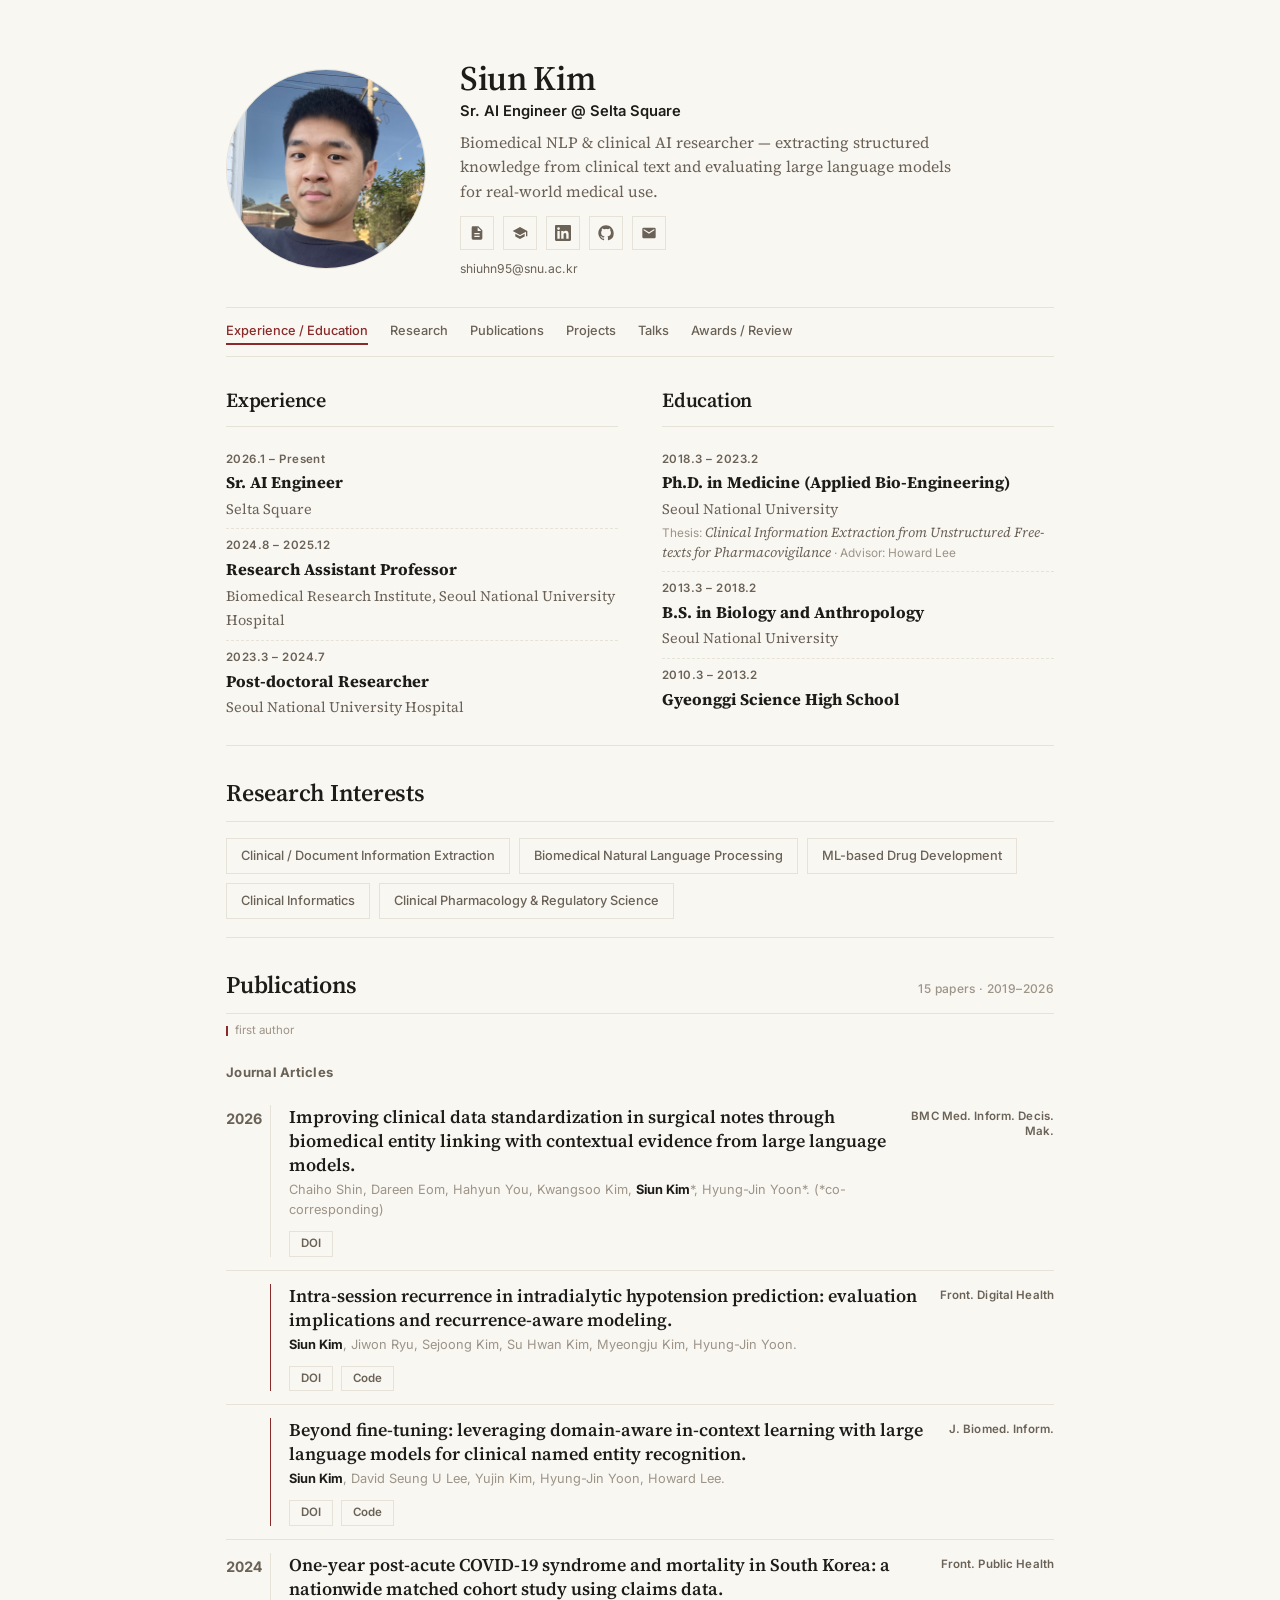
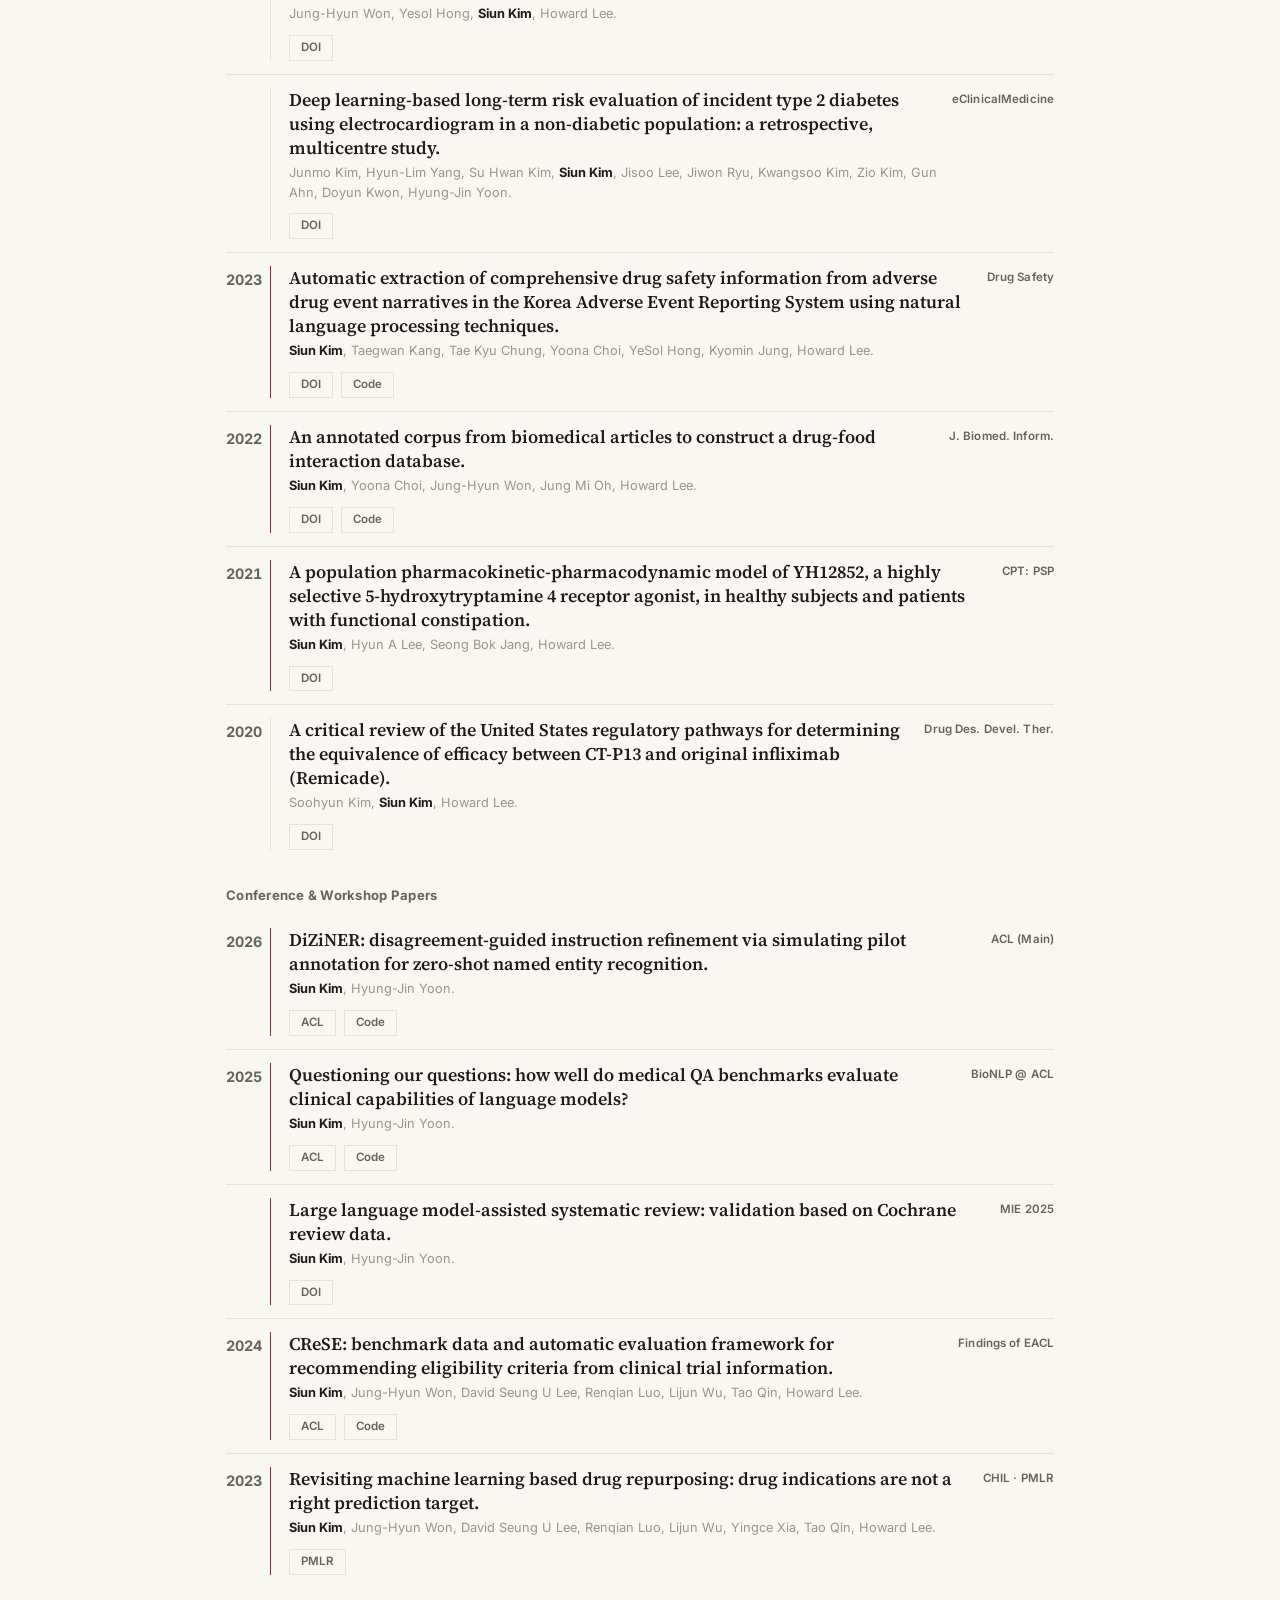
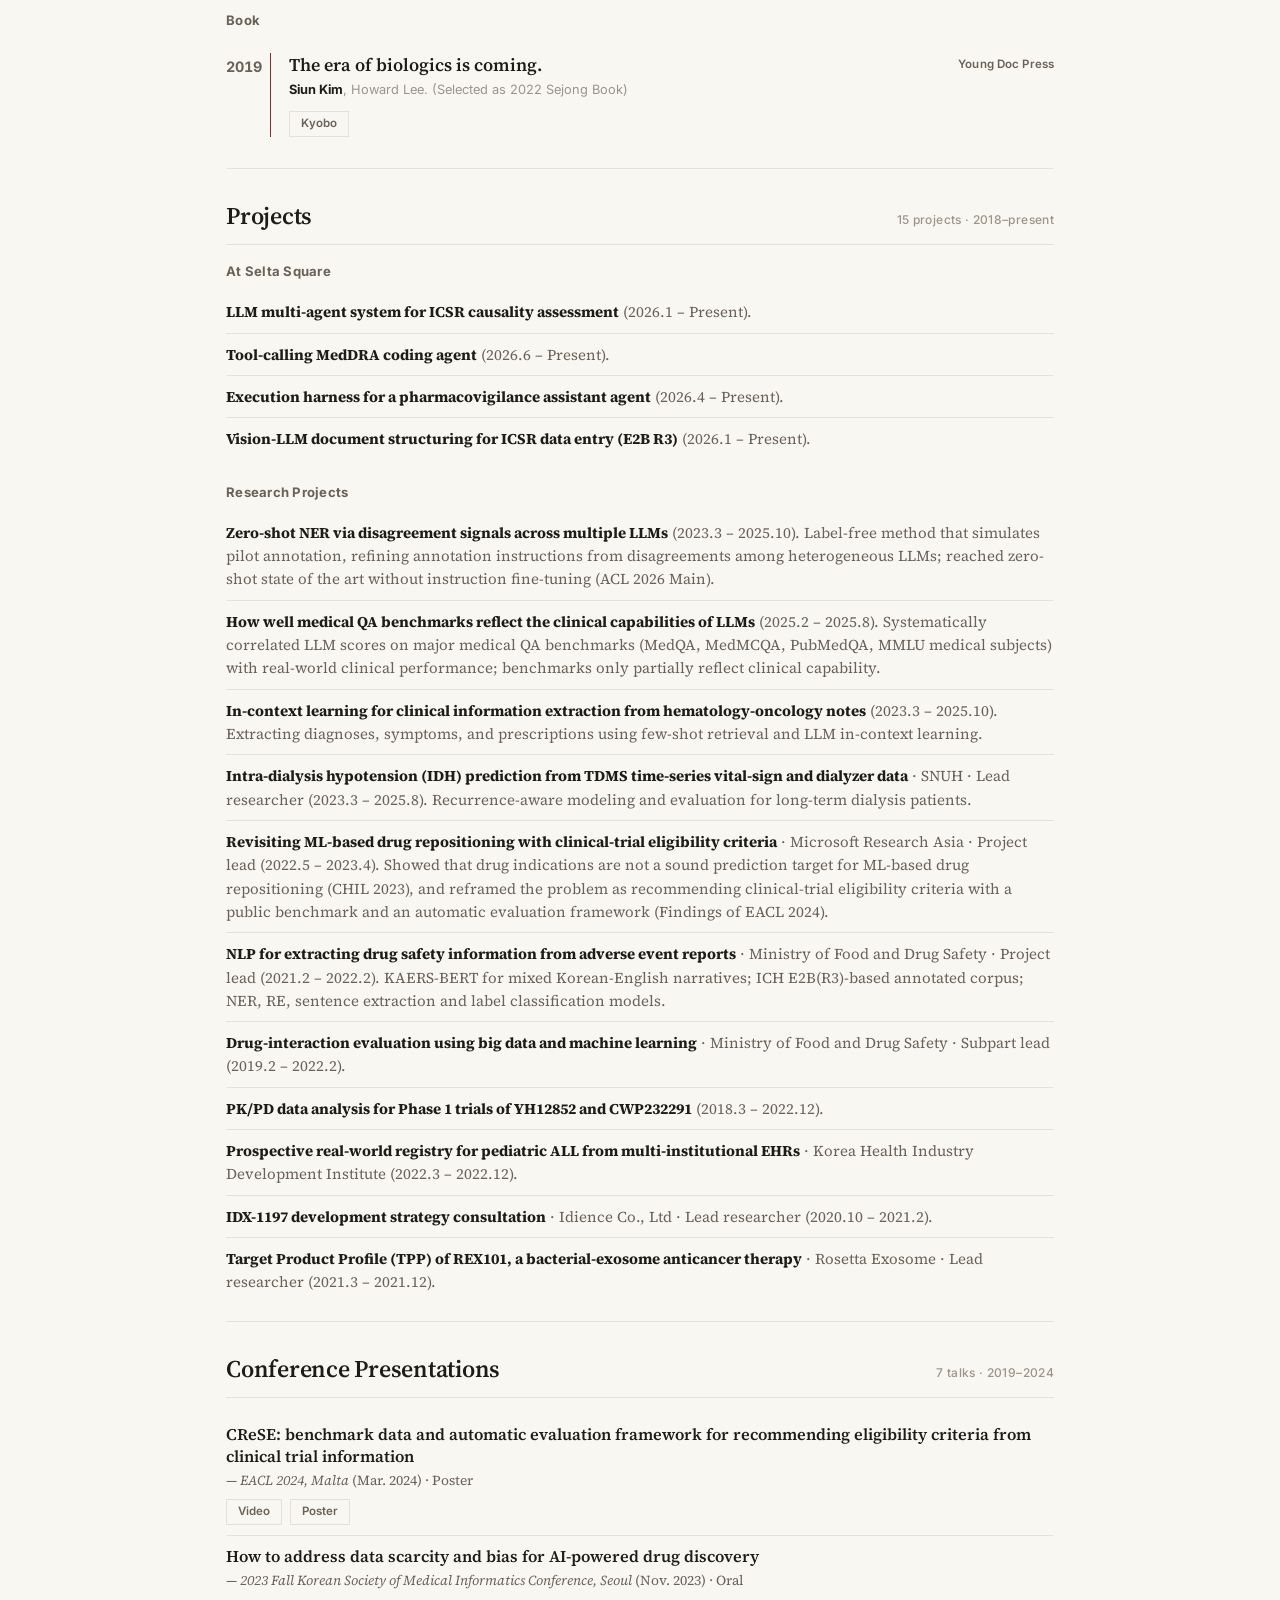
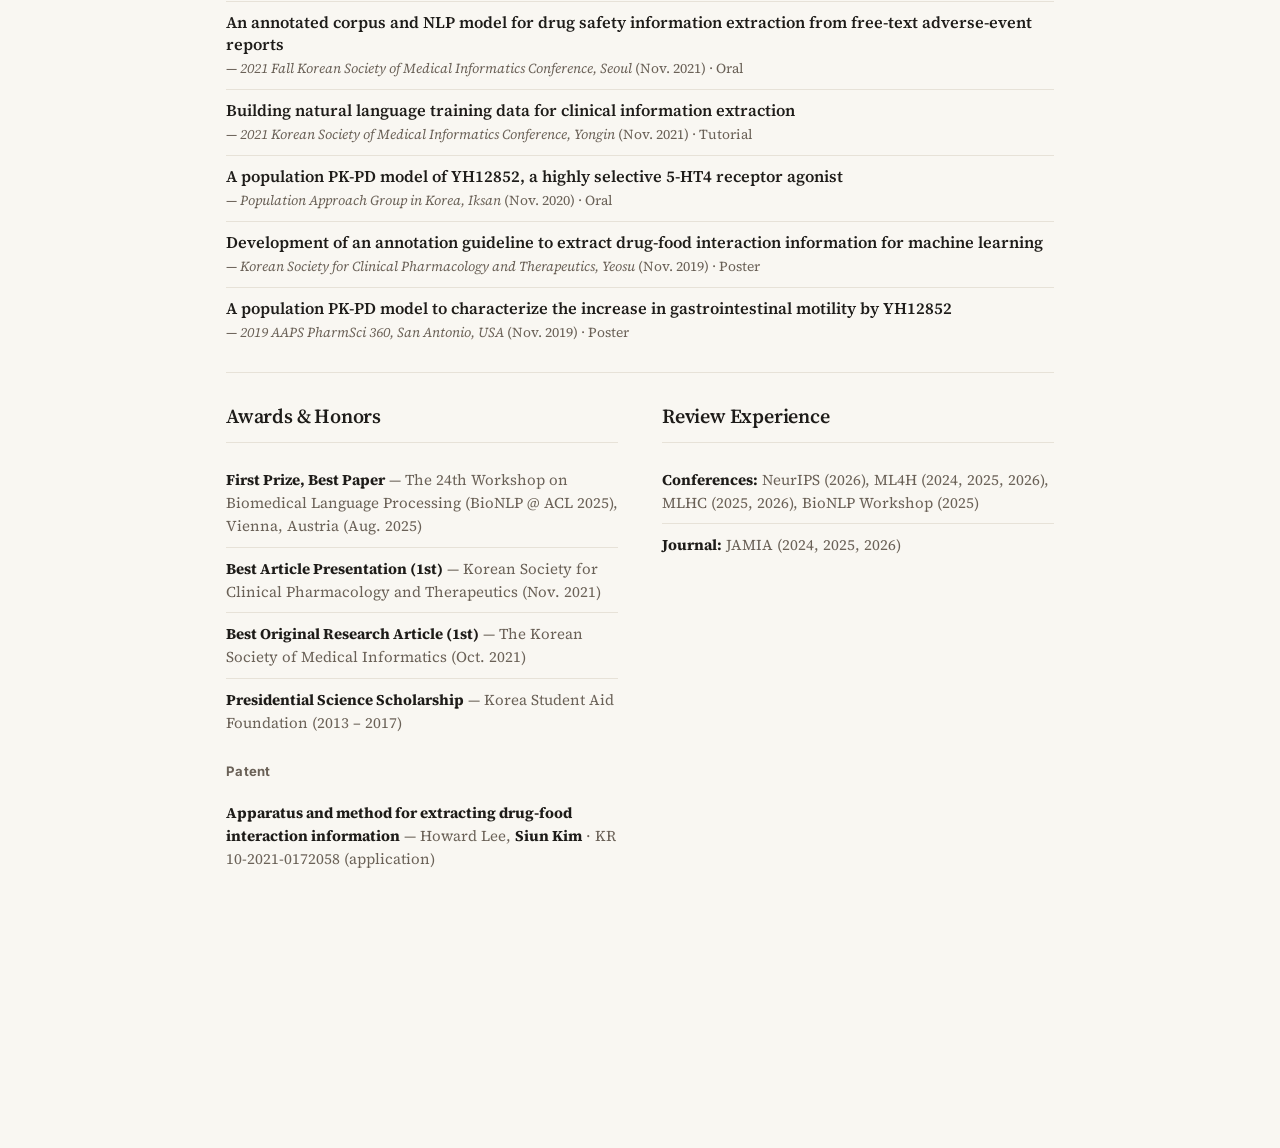
==== index.html @ b40f0250 "Regenerate site: SeltaSquare projects from verified notes Co-Authored-By: Claude Opus 5.5 <noreply@a" ====
<!DOCTYPE html>
<html lang="en">
<head>
  <meta charset="UTF-8" />
  <meta name="viewport" content="width=device-width, initial-scale=1.0" />
  <!-- Generated from job-apply-2610/cv/data/profile.yaml by build.py — edit the data, not this file. -->
  <title>Siun Kim — Sr. AI Engineer</title>
  <meta name="description" content="Siun Kim — Sr. AI Engineer @ Selta Square. Biomedical NLP and clinical AI researcher: clinical information extraction and evaluating large language models for real-world medical use." />

  <!-- Open Graph / Twitter cards -->
  <meta property="og:type" content="website" />
  <meta property="og:title" content="Siun Kim — Sr. AI Engineer" />
  <meta property="og:description" content="Biomedical NLP &amp; clinical AI researcher — clinical information extraction and evaluating LLMs for real-world medical use." />
  <meta property="og:url" content="https://siunkim.github.io/" />
  <meta property="og:image" content="https://siunkim.github.io/assets/profile.jpg" />
  <meta name="twitter:card" content="summary" />
  <meta name="twitter:title" content="Siun Kim — Sr. AI Engineer" />
  <meta name="twitter:description" content="Biomedical NLP &amp; clinical AI researcher — clinical information extraction and evaluating LLMs for real-world medical use." />
  <meta name="twitter:image" content="https://siunkim.github.io/assets/profile.jpg" />

  <link rel="icon" href="assets/favicon.ico" />
  <link rel="preconnect" href="https://fonts.googleapis.com" />
  <link rel="preconnect" href="https://fonts.gstatic.com" crossorigin />
  <link rel="stylesheet" href="https://fonts.googleapis.com/css2?family=Inter:wght@400;500;600;700&family=Source+Serif+4:ital,opsz,wght@0,8..60,400..700;1,8..60,400..600&display=swap" />
  <link rel="stylesheet" href="style.css" />

  <!-- Structured data (schema.org Person) -->
  <script type="application/ld+json">
  {
    "@context": "https://schema.org",
    "@type": "Person",
    "name": "Siun Kim",
    "jobTitle": "Senior AI Engineer",
    "worksFor": { "@type": "Organization", "name": "Selta Square" },
    "alumniOf": { "@type": "CollegeOrUniversity", "name": "Seoul National University" },
    "url": "https://siunkim.github.io/",
    "image": "https://siunkim.github.io/assets/profile.jpg",
    "email": "mailto:shiuhn95@snu.ac.kr",
    "knowsAbout": [
      "Biomedical Natural Language Processing",
      "Clinical Information Extraction",
      "Large Language Models",
      "Machine Learning for Drug Development",
      "Clinical Informatics",
      "Clinical Pharmacology"
    ],
    "sameAs": [
      "https://scholar.google.co.kr/citations?user=-CBtswUAAAAJ&amp;hl=en",
      "https://www.linkedin.com/in/siun-kim-13a976182/",
      "https://github.com/SiunKim",
      "https://aclanthology.org/people/siun-kim/"
    ]
  }
  </script>
</head>
<body>
<div class="wrap" id="top">

  <!-- ===================== MASTHEAD ===================== -->
  <header class="masthead">
    <img
      class="avatar"
      src="assets/profile.jpg"
      alt="Siun Kim"
      onerror="this.outerHTML='&lt;div class=&quot;avatar avatar-fallback&quot;&gt;SK&lt;/div&gt;'"
    />
    <div class="identity">
      <h1>Siun Kim</h1>
      <p class="tagline">Sr. AI Engineer @ Selta Square</p>
      <p class="summary">
        Biomedical NLP &amp; clinical AI researcher — extracting structured knowledge from clinical text and evaluating large language models for real-world medical use.
      </p>
      <div class="social" aria-label="Links">
        <a href="assets/cv.pdf" target="_blank" rel="noopener" title="CV (PDF)" aria-label="CV">
          <svg viewBox="0 0 24 24" aria-hidden="true"><path d="M14 2H6a2 2 0 0 0-2 2v16a2 2 0 0 0 2 2h12a2 2 0 0 0 2-2V8l-6-6zm2 16H8v-2h8v2zm0-4H8v-2h8v2zm-3-5V3.5L18.5 9H13z"/></svg>
        </a>
        <a href="https://scholar.google.co.kr/citations?user=-CBtswUAAAAJ&amp;hl=en" target="_blank" rel="noopener" title="Google Scholar" aria-label="Google Scholar">
          <svg viewBox="0 0 24 24" aria-hidden="true"><path d="M12 3 1 9l11 6 9-4.909V17h2V9L12 3zM5 13.18v4L12 21l7-3.82v-4L12 17l-7-3.82z"/></svg>
        </a>
        <a href="https://www.linkedin.com/in/siun-kim-13a976182/" target="_blank" rel="noopener" title="LinkedIn" aria-label="LinkedIn">
          <svg viewBox="0 0 24 24" aria-hidden="true"><path d="M20.45 20.45h-3.56v-5.57c0-1.33-.02-3.04-1.85-3.04-1.85 0-2.14 1.45-2.14 2.94v5.67H9.35V9h3.41v1.56h.05c.48-.9 1.63-1.85 3.36-1.85 3.6 0 4.27 2.37 4.27 5.45v6.29zM5.34 7.43a2.06 2.06 0 1 1 0-4.12 2.06 2.06 0 0 1 0 4.12zM7.12 20.45H3.56V9h3.56v11.45zM22.22 0H1.77C.79 0 0 .77 0 1.72v20.56C0 23.23.79 24 1.77 24h20.45c.98 0 1.78-.77 1.78-1.72V1.72C24 .77 23.2 0 22.22 0z"/></svg>
        </a>
        <a href="https://github.com/SiunKim" target="_blank" rel="noopener" title="GitHub" aria-label="GitHub">
          <svg viewBox="0 0 24 24" aria-hidden="true"><path d="M12 .5C5.73.5.5 5.73.5 12c0 5.08 3.29 9.39 7.86 10.91.58.11.79-.25.79-.56 0-.28-.01-1.02-.02-2-3.2.7-3.88-1.54-3.88-1.54-.53-1.34-1.29-1.7-1.29-1.7-1.05-.72.08-.71.08-.71 1.16.08 1.77 1.19 1.77 1.19 1.03 1.77 2.71 1.26 3.37.96.1-.75.4-1.26.73-1.55-2.55-.29-5.24-1.28-5.24-5.69 0-1.26.45-2.29 1.19-3.1-.12-.29-.52-1.46.11-3.05 0 0 .97-.31 3.18 1.18a11.1 11.1 0 0 1 2.9-.39c.98 0 1.97.13 2.9.39 2.2-1.49 3.17-1.18 3.17-1.18.63 1.59.23 2.76.11 3.05.74.81 1.19 1.84 1.19 3.1 0 4.42-2.69 5.39-5.25 5.68.41.36.78 1.07.78 2.16 0 1.56-.01 2.82-.01 3.2 0 .31.21.68.8.56A10.52 10.52 0 0 0 23.5 12C23.5 5.73 18.27.5 12 .5z"/></svg>
        </a>
        <a href="mailto:shiuhn95@snu.ac.kr" title="Email" aria-label="Email">
          <svg viewBox="0 0 24 24" aria-hidden="true"><path d="M20 4H4a2 2 0 0 0-2 2v12a2 2 0 0 0 2 2h16a2 2 0 0 0 2-2V6a2 2 0 0 0-2-2zm0 4-8 5-8-5V6l8 5 8-5v2z"/></svg>
        </a>
      </div>
      <ul class="contact">
        <li><a href="mailto:shiuhn95@snu.ac.kr">shiuhn95@snu.ac.kr</a></li>
      </ul>
    </div>
  </header>

  <!-- ===================== STICKY NAV ===================== -->
  <nav class="topnav" aria-label="Section navigation">
    <a href="#experience">Experience / Education</a>
    <a href="#research">Research</a>
    <a href="#publications">Publications</a>
    <a href="#projects">Projects</a>
    <a href="#talks">Talks</a>
    <a href="#awards">Awards / Review</a>
  </nav>

  <!-- ===================== MAIN CONTENT ===================== -->
  <main class="content">

    <div class="pair">
      <section id="experience">
        <h2>Experience</h2>
        <ul class="timeline">
          <li><div class="when">2026.1 – Present</div><div class="what"><strong>Sr. AI Engineer</strong><span class="where">Selta Square</span></div></li>
          <li><div class="when">2024.8 – 2025.12</div><div class="what"><strong>Research Assistant Professor</strong><span class="where">Biomedical Research Institute, Seoul National University Hospital</span></div></li>
          <li><div class="when">2023.3 – 2024.7</div><div class="what"><strong>Post-doctoral Researcher</strong><span class="where">Seoul National University Hospital</span></div></li>
        </ul>
      </section>
      <section id="education">
        <h2>Education</h2>
        <ul class="timeline">
          <li><div class="when">2018.3 – 2023.2</div><div class="what"><strong>Ph.D. in Medicine (Applied Bio-Engineering)</strong><span class="where">Seoul National University</span>            <span class="detail">Thesis: <em>Clinical Information Extraction from Unstructured Free-texts for Pharmacovigilance</em> · Advisor: Howard Lee</span>
          </div></li>
          <li><div class="when">2013.3 – 2018.2</div><div class="what"><strong>B.S. in Biology and Anthropology</strong><span class="where">Seoul National University</span>          </div></li>
          <li><div class="when">2010.3 – 2013.2</div><div class="what"><strong>Gyeonggi Science High School</strong>          </div></li>
        </ul>
      </section>
    </div>

    <section id="research">
      <h2>Research Interests</h2>
      <ul class="tags">
        <li>Clinical / Document Information Extraction</li>
        <li>Biomedical Natural Language Processing</li>
        <li>ML-based Drug Development</li>
        <li>Clinical Informatics</li>
        <li>Clinical Pharmacology &amp; Regulatory Science</li>
      </ul>
    </section>

    <section id="publications">
      <h2>Publications <span class="h2-meta">15 papers · 2019–2026</span></h2>
      <p class="pub-legend"><span class="fa-key"></span>first author</p>

      <h3 class="pub-group">Journal Articles</h3>
      <ol class="pubs">
        <li><span class="p-year">2026</span><div class="p-body">
          <span class="p-title">Improving clinical data standardization in surgical notes through biomedical entity linking with contextual evidence from large language models.</span>
          <span class="authors">Chaiho Shin, Dareen Eom, Hahyun You, Kwangsoo Kim, <span class="me">Siun Kim</span>*, Hyung-Jin Yoon*. (*co-corresponding)</span>
          <span class="p-links"><a class="chip" href="https://doi.org/10.1186/s12911-026-03877-4" target="_blank" rel="noopener">DOI</a></span>
        </div><span class="p-venue-tag">BMC Med. Inform. Decis. Mak.</span></li>
        <li class="first-author"><span class="p-year"></span><div class="p-body">
          <span class="p-title">Intra-session recurrence in intradialytic hypotension prediction: evaluation implications and recurrence-aware modeling.</span>
          <span class="authors"><span class="me">Siun Kim</span>, Jiwon Ryu, Sejoong Kim, Su Hwan Kim, Myeongju Kim, Hyung-Jin Yoon.</span>
          <span class="p-links"><a class="chip" href="https://doi.org/10.3389/fdgth.2026.1804788" target="_blank" rel="noopener">DOI</a><a class="chip" href="https://github.com/SiunKim/IDH-Recurrence-Prediction" target="_blank" rel="noopener">Code</a></span>
        </div><span class="p-venue-tag">Front. Digital Health</span></li>
        <li class="first-author"><span class="p-year"></span><div class="p-body">
          <span class="p-title">Beyond fine-tuning: leveraging domain-aware in-context learning with large language models for clinical named entity recognition.</span>
          <span class="authors"><span class="me">Siun Kim</span>, David Seung U Lee, Yujin Kim, Hyung-Jin Yoon, Howard Lee.</span>
          <span class="p-links"><a class="chip" href="https://doi.org/10.1016/j.jbi.2026.104982" target="_blank" rel="noopener">DOI</a><a class="chip" href="https://github.com/SiunKim/clinical-information-extraction-llm-icl" target="_blank" rel="noopener">Code</a></span>
        </div><span class="p-venue-tag">J. Biomed. Inform.</span></li>
        <li><span class="p-year">2024</span><div class="p-body">
          <span class="p-title">One-year post-acute COVID-19 syndrome and mortality in South Korea: a nationwide matched cohort study using claims data.</span>
          <span class="authors">Jung-Hyun Won, Yesol Hong, <span class="me">Siun Kim</span>, Howard Lee.</span>
          <span class="p-links"><a class="chip" href="https://doi.org/10.3389/fpubh.2024.1403153" target="_blank" rel="noopener">DOI</a></span>
        </div><span class="p-venue-tag">Front. Public Health</span></li>
        <li><span class="p-year"></span><div class="p-body">
          <span class="p-title">Deep learning-based long-term risk evaluation of incident type 2 diabetes using electrocardiogram in a non-diabetic population: a retrospective, multicentre study.</span>
          <span class="authors">Junmo Kim, Hyun-Lim Yang, Su Hwan Kim, <span class="me">Siun Kim</span>, Jisoo Lee, Jiwon Ryu, Kwangsoo Kim, Zio Kim, Gun Ahn, Doyun Kwon, Hyung-Jin Yoon.</span>
          <span class="p-links"><a class="chip" href="https://doi.org/10.1016/j.eclinm.2024.102445" target="_blank" rel="noopener">DOI</a></span>
        </div><span class="p-venue-tag">eClinicalMedicine</span></li>
        <li class="first-author"><span class="p-year">2023</span><div class="p-body">
          <span class="p-title">Automatic extraction of comprehensive drug safety information from adverse drug event narratives in the Korea Adverse Event Reporting System using natural language processing techniques.</span>
          <span class="authors"><span class="me">Siun Kim</span>, Taegwan Kang, Tae Kyu Chung, Yoona Choi, YeSol Hong, Kyomin Jung, Howard Lee.</span>
          <span class="p-links"><a class="chip" href="https://doi.org/10.1007/s40264-023-01323-2" target="_blank" rel="noopener">DOI</a><a class="chip" href="https://github.com/SiunKim/AENLP" target="_blank" rel="noopener">Code</a></span>
        </div><span class="p-venue-tag">Drug Safety</span></li>
        <li class="first-author"><span class="p-year">2022</span><div class="p-body">
          <span class="p-title">An annotated corpus from biomedical articles to construct a drug-food interaction database.</span>
          <span class="authors"><span class="me">Siun Kim</span>, Yoona Choi, Jung-Hyun Won, Jung Mi Oh, Howard Lee.</span>
          <span class="p-links"><a class="chip" href="https://doi.org/10.1016/j.jbi.2022.103985" target="_blank" rel="noopener">DOI</a><a class="chip" href="https://github.com/ccadd-snu/corpus-for-DFI-extraction" target="_blank" rel="noopener">Code</a></span>
        </div><span class="p-venue-tag">J. Biomed. Inform.</span></li>
        <li class="first-author"><span class="p-year">2021</span><div class="p-body">
          <span class="p-title">A population pharmacokinetic-pharmacodynamic model of YH12852, a highly selective 5-hydroxytryptamine 4 receptor agonist, in healthy subjects and patients with functional constipation.</span>
          <span class="authors"><span class="me">Siun Kim</span>, Hyun A Lee, Seong Bok Jang, Howard Lee.</span>
          <span class="p-links"><a class="chip" href="https://doi.org/10.1002/psp4.12664" target="_blank" rel="noopener">DOI</a></span>
        </div><span class="p-venue-tag">CPT: PSP</span></li>
        <li><span class="p-year">2020</span><div class="p-body">
          <span class="p-title">A critical review of the United States regulatory pathways for determining the equivalence of efficacy between CT-P13 and original infliximab (Remicade).</span>
          <span class="authors">Soohyun Kim, <span class="me">Siun Kim</span>, Howard Lee.</span>
          <span class="p-links"><a class="chip" href="https://doi.org/10.2147/DDDT.S254776" target="_blank" rel="noopener">DOI</a></span>
        </div><span class="p-venue-tag">Drug Des. Devel. Ther.</span></li>
      </ol>

      <h3 class="pub-group">Conference &amp; Workshop Papers</h3>
      <ol class="pubs">
        <li class="first-author"><span class="p-year">2026</span><div class="p-body">
          <span class="p-title">DiZiNER: disagreement-guided instruction refinement via simulating pilot annotation for zero-shot named entity recognition.</span>
          <span class="authors"><span class="me">Siun Kim</span>, Hyung-Jin Yoon.</span>
          <span class="p-links"><a class="chip" href="https://aclanthology.org/2026.acl-long.795/" target="_blank" rel="noopener">ACL</a><a class="chip" href="https://github.com/SiunKim/diziner-ner" target="_blank" rel="noopener">Code</a></span>
        </div><span class="p-venue-tag">ACL (Main)</span></li>
        <li class="first-author"><span class="p-year">2025</span><div class="p-body">
          <span class="p-title">Questioning our questions: how well do medical QA benchmarks evaluate clinical capabilities of language models?</span>
          <span class="authors"><span class="me">Siun Kim</span>, Hyung-Jin Yoon.</span>
          <span class="p-links"><a class="chip" href="https://aclanthology.org/2025.bionlp-1.24/" target="_blank" rel="noopener">ACL</a><a class="chip" href="https://github.com/SiunKim/questioning-medqa" target="_blank" rel="noopener">Code</a></span>
        </div><span class="p-venue-tag">BioNLP @ ACL</span></li>
        <li class="first-author"><span class="p-year"></span><div class="p-body">
          <span class="p-title">Large language model-assisted systematic review: validation based on Cochrane review data.</span>
          <span class="authors"><span class="me">Siun Kim</span>, Hyung-Jin Yoon.</span>
          <span class="p-links"><a class="chip" href="https://doi.org/10.3233/SHTI250501" target="_blank" rel="noopener">DOI</a></span>
        </div><span class="p-venue-tag">MIE 2025</span></li>
        <li class="first-author"><span class="p-year">2024</span><div class="p-body">
          <span class="p-title">CReSE: benchmark data and automatic evaluation framework for recommending eligibility criteria from clinical trial information.</span>
          <span class="authors"><span class="me">Siun Kim</span>, Jung-Hyun Won, David Seung U Lee, Renqian Luo, Lijun Wu, Tao Qin, Howard Lee.</span>
          <span class="p-links"><a class="chip" href="https://aclanthology.org/2024.findings-eacl.149/" target="_blank" rel="noopener">ACL</a><a class="chip" href="https://github.com/SiunKim/clinical_trial_eligibility_criteria_recommendation" target="_blank" rel="noopener">Code</a></span>
        </div><span class="p-venue-tag">Findings of EACL</span></li>
        <li class="first-author"><span class="p-year">2023</span><div class="p-body">
          <span class="p-title">Revisiting machine learning based drug repurposing: drug indications are not a right prediction target.</span>
          <span class="authors"><span class="me">Siun Kim</span>, Jung-Hyun Won, David Seung U Lee, Renqian Luo, Lijun Wu, Yingce Xia, Tao Qin, Howard Lee.</span>
          <span class="p-links"><a class="chip" href="https://proceedings.mlr.press/v209/kim23a.html" target="_blank" rel="noopener">PMLR</a></span>
        </div><span class="p-venue-tag">CHIL · PMLR</span></li>
      </ol>

      <h3 class="pub-group">Book</h3>
      <ol class="pubs">
        <li class="first-author"><span class="p-year">2019</span><div class="p-body">
          <span class="p-title">The era of biologics is coming.</span>
          <span class="authors"><span class="me">Siun Kim</span>, Howard Lee. (Selected as 2022 Sejong Book)</span>
          <span class="p-links"><a class="chip" href="https://product.kyobobook.co.kr/detail/S000209182653" target="_blank" rel="noopener">Kyobo</a></span>
        </div><span class="p-venue-tag">Young Doc Press</span></li>
      </ol>

    </section>

    <section id="projects">
      <h2>Projects <span class="h2-meta">15 projects · 2018–present</span></h2>
      <h3 class="pub-group">At Selta Square</h3>
      <ul class="projects">
        <li><strong>LLM multi-agent system for ICSR causality assessment</strong> (2026.1 – Present).</li>

        <li><strong>Tool-calling MedDRA coding agent</strong> (2026.6 – Present).</li>

        <li><strong>Execution harness for a pharmacovigilance assistant agent</strong> (2026.4 – Present).</li>

        <li><strong>Vision-LLM document structuring for ICSR data entry (E2B R3)</strong> (2026.1 – Present).</li>

      </ul>
      <h3 class="pub-group">Research Projects</h3>
      <ul class="projects">
        <li><strong>Zero-shot NER via disagreement signals across multiple LLMs</strong> (2023.3 – 2025.10). Label-free method that simulates pilot annotation, refining annotation instructions from disagreements among heterogeneous LLMs; reached zero-shot state of the art without instruction fine-tuning (ACL 2026 Main).</li>

        <li><strong>How well medical QA benchmarks reflect the clinical capabilities of LLMs</strong> (2025.2 – 2025.8). Systematically correlated LLM scores on major medical QA benchmarks (MedQA, MedMCQA, PubMedQA, MMLU medical subjects) with real-world clinical performance; benchmarks only partially reflect clinical capability.</li>

        <li><strong>In-context learning for clinical information extraction from hematology-oncology notes</strong> (2023.3 – 2025.10). Extracting diagnoses, symptoms, and prescriptions using few-shot retrieval and LLM in-context learning.</li>

        <li><strong>Intra-dialysis hypotension (IDH) prediction from TDMS time-series vital-sign and dialyzer data</strong> · SNUH · Lead researcher (2023.3 – 2025.8). Recurrence-aware modeling and evaluation for long-term dialysis patients.</li>

        <li><strong>Revisiting ML-based drug repositioning with clinical-trial eligibility criteria</strong> · Microsoft Research Asia · Project lead (2022.5 – 2023.4). Showed that drug indications are not a sound prediction target for ML-based drug repositioning (CHIL 2023), and reframed the problem as recommending clinical-trial eligibility criteria with a public benchmark and an automatic evaluation framework (Findings of EACL 2024).</li>

        <li><strong>NLP for extracting drug safety information from adverse event reports</strong> · Ministry of Food and Drug Safety · Project lead (2021.2 – 2022.2). KAERS-BERT for mixed Korean-English narratives; ICH E2B(R3)-based annotated corpus; NER, RE, sentence extraction and label classification models.</li>

        <li><strong>Drug-interaction evaluation using big data and machine learning</strong> · Ministry of Food and Drug Safety · Subpart lead (2019.2 – 2022.2).</li>

        <li><strong>PK/PD data analysis for Phase 1 trials of YH12852 and CWP232291</strong> (2018.3 – 2022.12).</li>

        <li><strong>Prospective real-world registry for pediatric ALL from multi-institutional EHRs</strong> · Korea Health Industry Development Institute (2022.3 – 2022.12).</li>

        <li><strong>IDX-1197 development strategy consultation</strong> · Idience Co., Ltd · Lead researcher (2020.10 – 2021.2).</li>

        <li><strong>Target Product Profile (TPP) of REX101, a bacterial-exosome anticancer therapy</strong> · Rosetta Exosome · Lead researcher (2021.3 – 2021.12).</li>

      </ul>
    </section>

    <section id="talks">
      <h2>Conference Presentations <span class="h2-meta">7 talks · 2019–2024</span></h2>
      <ul class="talks">
        <li>
          <span class="t-title">CReSE: benchmark data and automatic evaluation framework for recommending eligibility criteria from clinical trial information</span>
          <span class="t-meta">— <span class="venue">EACL 2024, Malta</span> (Mar. 2024) · Poster</span>
          <span class="p-links">
            <a class="chip" href="https://youtu.be/0VxXLnHAH30" target="_blank" rel="noopener">Video</a>
            <a class="chip" href="assets/eacl2024_poster.pdf" target="_blank" rel="noopener">Poster</a>
          </span>
        </li>
        <li>
          <span class="t-title">How to address data scarcity and bias for AI-powered drug discovery</span>
          <span class="t-meta">— <span class="venue">2023 Fall Korean Society of Medical Informatics Conference, Seoul</span> (Nov. 2023) · Oral</span>
        </li>
        <li>
          <span class="t-title">An annotated corpus and NLP model for drug safety information extraction from free-text adverse-event reports</span>
          <span class="t-meta">— <span class="venue">2021 Fall Korean Society of Medical Informatics Conference, Seoul</span> (Nov. 2021) · Oral</span>
        </li>
        <li>
          <span class="t-title">Building natural language training data for clinical information extraction</span>
          <span class="t-meta">— <span class="venue">2021 Korean Society of Medical Informatics Conference, Yongin</span> (Nov. 2021) · Tutorial</span>
        </li>
        <li>
          <span class="t-title">A population PK-PD model of YH12852, a highly selective 5-HT4 receptor agonist</span>
          <span class="t-meta">— <span class="venue">Population Approach Group in Korea, Iksan</span> (Nov. 2020) · Oral</span>
        </li>
        <li>
          <span class="t-title">Development of an annotation guideline to extract drug-food interaction information for machine learning</span>
          <span class="t-meta">— <span class="venue">Korean Society for Clinical Pharmacology and Therapeutics, Yeosu</span> (Nov. 2019) · Poster</span>
        </li>
        <li>
          <span class="t-title">A population PK-PD model to characterize the increase in gastrointestinal motility by YH12852</span>
          <span class="t-meta">— <span class="venue">2019 AAPS PharmSci 360, San Antonio, USA</span> (Nov. 2019) · Poster</span>
        </li>
      </ul>
    </section>

    <div class="pair">
      <section id="awards">
        <h2>Awards &amp; Honors</h2>
        <ul class="awards">
          <li><strong>First Prize, Best Paper</strong> — The 24th Workshop on Biomedical Language Processing (BioNLP @ ACL 2025), Vienna, Austria (Aug. 2025)</li>
          <li><strong>Best Article Presentation (1st)</strong> — Korean Society for Clinical Pharmacology and Therapeutics (Nov. 2021)</li>
          <li><strong>Best Original Research Article (1st)</strong> — The Korean Society of Medical Informatics (Oct. 2021)</li>
          <li><strong>Presidential Science Scholarship</strong> — Korea Student Aid Foundation (2013 – 2017)</li>
        </ul>
        <h3 class="pub-group">Patent</h3>
        <ul class="awards">
          <li><strong>Apparatus and method for extracting drug-food interaction information</strong> — Howard Lee, <span class="me">Siun Kim</span> · KR 10-2021-0172058 (application)</li>
        </ul>
      </section>
      <section id="service">
        <h2>Review Experience</h2>
        <ul class="service">
          <li><strong>Conferences:</strong> NeurIPS (2026), ML4H (2024, 2025, 2026), MLHC (2025, 2026), BioNLP Workshop (2025)</li>
          <li><strong>Journal:</strong> JAMIA (2024, 2025, 2026)</li>
        </ul>
      </section>
    </div>

  </main>
</div>

<script>
  // Sticky section nav: scroll-spy + "stuck" shadow when pinned to the top.
  const topnav = document.querySelector('.topnav');
  const navLinks = Array.from(document.querySelectorAll('.topnav a'));
  const byId = new Map(navLinks.map(a => [a.getAttribute('href').slice(1), a]));
  const sections = Array.from(document.querySelectorAll('.content section[id]'))
    .filter(s => byId.has(s.id));

  const setActive = (id) =>
    navLinks.forEach(a => a.classList.toggle('active', a === byId.get(id)));

  // When a nav item is clicked, lock its highlight through the click-scroll so
  // the spy doesn't immediately hand it to a neighbouring section.
  let lockUntil = 0;
  navLinks.forEach(a => a.addEventListener('click', () => {
    setActive(a.getAttribute('href').slice(1));
    lockUntil = Date.now() + 900;
  }));

  const onScroll = () => {
    if (topnav) topnav.classList.toggle('stuck', topnav.getBoundingClientRect().top <= 0.5);
    if (Date.now() < lockUntil) return;
    if (!sections.length) return;
    const atBottom = Math.ceil(window.scrollY + window.innerHeight)
      >= document.documentElement.scrollHeight - 2;
    if (atBottom) { setActive(sections[sections.length - 1].id); return; }
    const line = window.innerHeight * 0.32;
    let current = sections[0].id;
    for (const s of sections) {
      if (s.getBoundingClientRect().top <= line) current = s.id;
      else break;
    }
    setActive(current);
  };
  window.addEventListener('scroll', onScroll, { passive: true });
  window.addEventListener('resize', onScroll, { passive: true });
  onScroll();
</script>
</body>
</html>
---- style.css ----
/* ===========================================================
   Siun Kim — personal site
   Single column: top masthead + sticky section nav, "Ink & Paper"
   scholarly direction (Source Serif body/headings, Inter for small
   UI labels) on one warm-paper background with an oxblood accent.
   =========================================================== */

:root {
  --bg: #f9f7f2;             /* page — warm off-white paper */
  --surface: #ffffff;        /* floating bits (rare) */
  --text: #1e1c19;           /* body — near-black ink */
  --muted: #6a6157;          /* secondary — warm gray */
  --faint: #9d9488;          /* tertiary — soft taupe */
  --border: #e7e2d8;         /* hairlines */
  --accent: #8a2b2b;         /* oxblood / academic red */
  --accent-soft: #f0e2e0;
  --font-head: 'Source Serif 4', Georgia, 'Times New Roman', serif;
  --font-body: 'Source Serif 4', Georgia, 'Times New Roman', serif;
  --font-ui: 'Inter', -apple-system, BlinkMacSystemFont, 'Apple SD Gothic Neo',
    'Malgun Gothic', 'Segoe UI', Roboto, sans-serif;
}

* { box-sizing: border-box; }
html { scroll-behavior: smooth; scroll-padding-top: 62px; }
body {
  margin: 0;
  background: var(--bg);
  color: var(--text);
  font-family: var(--font-body);
  font-size: 16px;
  line-height: 1.55;
  -webkit-font-smoothing: antialiased;
  -moz-osx-font-smoothing: grayscale;
}
a { color: var(--text); text-decoration: none; transition: color 120ms ease; }
a:hover { color: var(--accent); }

.wrap { max-width: 920px; margin: 16px auto; padding: 0 46px; }

/* ---------------- Masthead ---------------- */
.masthead { display: flex; gap: 34px; align-items: center; padding: 44px 0 28px; }
.masthead .avatar { width: 200px; height: 200px; flex: 0 0 200px; border-radius: 50%; object-fit: cover; border: 1px solid var(--border); background: var(--bg); }
.avatar-fallback { display: flex; align-items: center; justify-content: center; font-family: var(--font-head); font-size: 4rem; font-weight: 500; color: var(--accent); background: var(--accent-soft); }
.identity { min-width: 0; }
.identity h1 { font-family: var(--font-head); font-size: 2.15rem; font-weight: 600; letter-spacing: -0.01em; line-height: 1.05; margin: 0 0 4px; }
.identity .tagline { font-family: var(--font-ui); font-size: 0.92rem; font-weight: 600; color: var(--text); margin: 0 0 8px; }
.identity .summary { font-size: 0.98rem; color: var(--muted); margin: 0 0 12px; max-width: 62ch; }
.identity .social { display: flex; flex-wrap: wrap; gap: 9px; margin-bottom: 10px; }
.identity .social a { display: inline-flex; align-items: center; justify-content: center; width: 34px; height: 34px; border: 1px solid var(--border); color: var(--muted); transition: all 130ms ease; }
.identity .social a:hover { color: var(--accent); border-color: var(--accent); }
.identity .social svg { width: 16px; height: 16px; fill: currentColor; }
.identity .contact { font-family: var(--font-ui); list-style: none; padding: 0; margin: 0; display: flex; flex-wrap: wrap; gap: 3px 12px; color: var(--muted); font-size: 0.76rem; }
.identity .contact a { color: var(--muted); }
.identity .contact a:hover { color: var(--accent); }
.identity .contact li + li::before { content: "·"; margin-right: 12px; color: var(--faint); }

/* ---------------- Sticky section nav ---------------- */
.topnav { position: sticky; top: 0; z-index: 20; background: var(--bg); border-top: 1px solid var(--border); border-bottom: 1px solid var(--border); display: flex; flex-wrap: wrap; gap: 2px 22px; padding: 11px 0; transition: box-shadow 160ms ease; }
.topnav.stuck { box-shadow: 0 5px 16px rgba(30, 28, 25, 0.07); }
.topnav a { font-family: var(--font-ui); font-size: 0.8rem; font-weight: 500; color: var(--muted); padding: 2px 0; border-bottom: 2px solid transparent; }
.topnav a:hover { color: var(--accent); }
.topnav a.active { color: var(--accent); border-bottom-color: var(--accent); }

/* ---------------- Content ---------------- */
.content { padding-top: 6px; padding-bottom: 26vh; }
section { padding: 28px 0 18px; border-bottom: 1px solid var(--border); }
.content > section:first-child { padding-top: 22px; }
.content > .pair:first-child > section { padding-top: 22px; }
.content > section:last-child, .content > .pair:last-child { border-bottom: none; }

h2 { font-family: var(--font-head); font-size: 1.5rem; font-weight: 600; letter-spacing: -0.01em; color: var(--text); margin: 0 0 16px; padding-bottom: 10px; border-bottom: 1px solid var(--border); display: flex; align-items: baseline; justify-content: space-between; gap: 14px; }
.h2-meta { font-family: var(--font-ui); font-size: 0.75rem; font-weight: 500; color: var(--faint); letter-spacing: 0.03em; white-space: nowrap; }
.pair h2 { font-size: 1.25rem; }
h3.pub-group { font-family: var(--font-ui); font-size: 0.82rem; font-weight: 700; color: var(--muted); letter-spacing: 0.02em; margin: 22px 0 10px; }

/* paired sections */
.pair { display: grid; grid-template-columns: 1fr 1fr; gap: 44px; border-bottom: 1px solid var(--border); }
.pair > section { border-bottom: none; padding: 28px 0 18px; }

/* research tags */
.tags { list-style: none; padding: 0; margin: 0; display: flex; flex-wrap: wrap; gap: 9px; }
.tags li { font-family: var(--font-ui); border: 1px solid var(--border); padding: 7px 14px; font-size: 0.8rem; font-weight: 500; color: var(--muted); }

/* timeline */
.timeline { list-style: none; padding: 0; margin: 0; }
.timeline li { display: flex; gap: 22px; padding: 9px 0; border-bottom: 1px dashed var(--border); }
.timeline li:last-child { border-bottom: none; }
.timeline .when { font-family: var(--font-ui); flex: 0 0 132px; color: var(--muted); font-size: 0.72rem; font-weight: 600; letter-spacing: 0.04em; padding-top: 5px; }
.timeline .what strong { display: block; font-weight: 700; color: var(--text); font-size: 1.02rem; }
.timeline .where { color: var(--muted); font-size: 0.9rem; }
.pair .timeline li { flex-direction: column; gap: 1px; padding: 8px 0; }
.pair .timeline .when { flex-basis: auto; padding-top: 0; margin-bottom: 1px; }

/* ---------------- Publications ---------------- */
.me { font-weight: 700; color: var(--text); }
.pub-legend { font-family: var(--font-ui); font-size: 0.72rem; color: var(--faint); margin: -8px 0 14px; display: flex; align-items: center; }
.fa-key { display: inline-block; width: 2px; height: 0.85em; background: var(--accent); margin-right: 7px; }
ol.pubs { list-style: none; padding: 0; margin: 0; }
ol.pubs li { display: grid; grid-template-columns: 44px 1fr auto; padding: 13px 0; border-bottom: 1px solid var(--border); align-items: start; }
ol.pubs li:last-child { border-bottom: none; }
.p-year { font-family: var(--font-ui); font-size: 0.9rem; font-weight: 700; color: var(--muted); font-variant-numeric: tabular-nums; padding-top: 3px; }
.p-body { display: flex; flex-direction: column; gap: 3px; border-left: 1px solid var(--border); padding-left: 18px; }
ol.pubs li.first-author .p-body { border-left-color: var(--accent); }
.p-title { font-size: 1.12rem; font-weight: 600; color: var(--text); line-height: 1.34; }
.authors { font-family: var(--font-ui); font-size: 0.8rem; color: var(--faint); }
.p-venue-tag { font-family: var(--font-ui); justify-self: end; text-align: right; max-width: 160px; font-size: 0.72rem; font-weight: 600; color: var(--muted); line-height: 1.3; padding-top: 4px; padding-left: 14px; letter-spacing: 0.01em; }
.p-links { display: flex; flex-wrap: wrap; gap: 8px; align-items: center; margin-top: 8px; }
.chip { font-family: var(--font-ui); display: inline-block; border: 1px solid var(--border); padding: 3px 11px; font-size: 0.72rem; font-weight: 600; color: var(--muted); transition: all 120ms ease; }
.chip:hover { color: var(--accent); border-color: var(--accent); }

/* ---------------- Projects / talks / awards / service ---------------- */
.projects, .awards, .service { list-style: none; padding: 0; margin: 0; }
.projects li, .awards li, .service li { padding: 9px 0; border-bottom: 1px solid var(--border); font-size: 0.94rem; color: var(--muted); }
.projects li:last-child, .awards li:last-child, .service li:last-child { border-bottom: none; }
.projects li strong, .awards li strong, .service li strong { color: var(--text); font-weight: 700; }
.talks { list-style: none; padding: 0; margin: 0; }
.talks li { padding: 10px 0; border-bottom: 1px solid var(--border); font-size: 0.94rem; }
.talks li:last-child { border-bottom: none; }
.t-title { display: block; font-weight: 600; color: var(--text); margin-bottom: 2px; line-height: 1.34; font-size: 1.02rem; }
.t-meta { display: block; color: var(--muted); font-size: 0.86rem; }
.t-meta .venue { font-style: italic; }
.talks .p-links { margin-top: 8px; }

/* ---------------- Responsive ---------------- */
@media (max-width: 720px) {
  .wrap { margin: 0; padding: 0 22px; }
  .masthead { flex-direction: column; align-items: flex-start; gap: 18px; padding: 30px 0 20px; }
  .pair { grid-template-columns: 1fr; gap: 0; border-bottom: none; }
  .pair > section { border-bottom: 1px solid var(--border); }
  .timeline li { flex-direction: column; gap: 3px; }
  .timeline .when { flex-basis: auto; }
  ol.pubs li { grid-template-columns: 40px 1fr; }
  .p-venue-tag { grid-column: 2; justify-self: start; text-align: left; max-width: none; padding-left: 18px; padding-top: 6px; }
}

/* ---------------- Generated-content additions (build.py) ---------------- */
.masthead.no-photo { padding-top: 40px; }
.timeline .detail { display: block; color: var(--faint); font-family: var(--font-ui); font-size: 0.74rem; line-height: 1.45; margin-top: 3px; }
.timeline .detail em { font-family: var(--font-body); font-size: 0.86rem; color: var(--muted); }
#projects h3.pub-group:first-of-type { margin-top: 4px; }
.contrib { font-family: var(--font-ui); font-size: 0.7rem; font-weight: 600; color: var(--faint); white-space: nowrap; }
#awards h3.pub-group { margin-top: 18px; }
.projects li.draft { background: #fff6d6; outline: 1px dashed #d8b23a; }
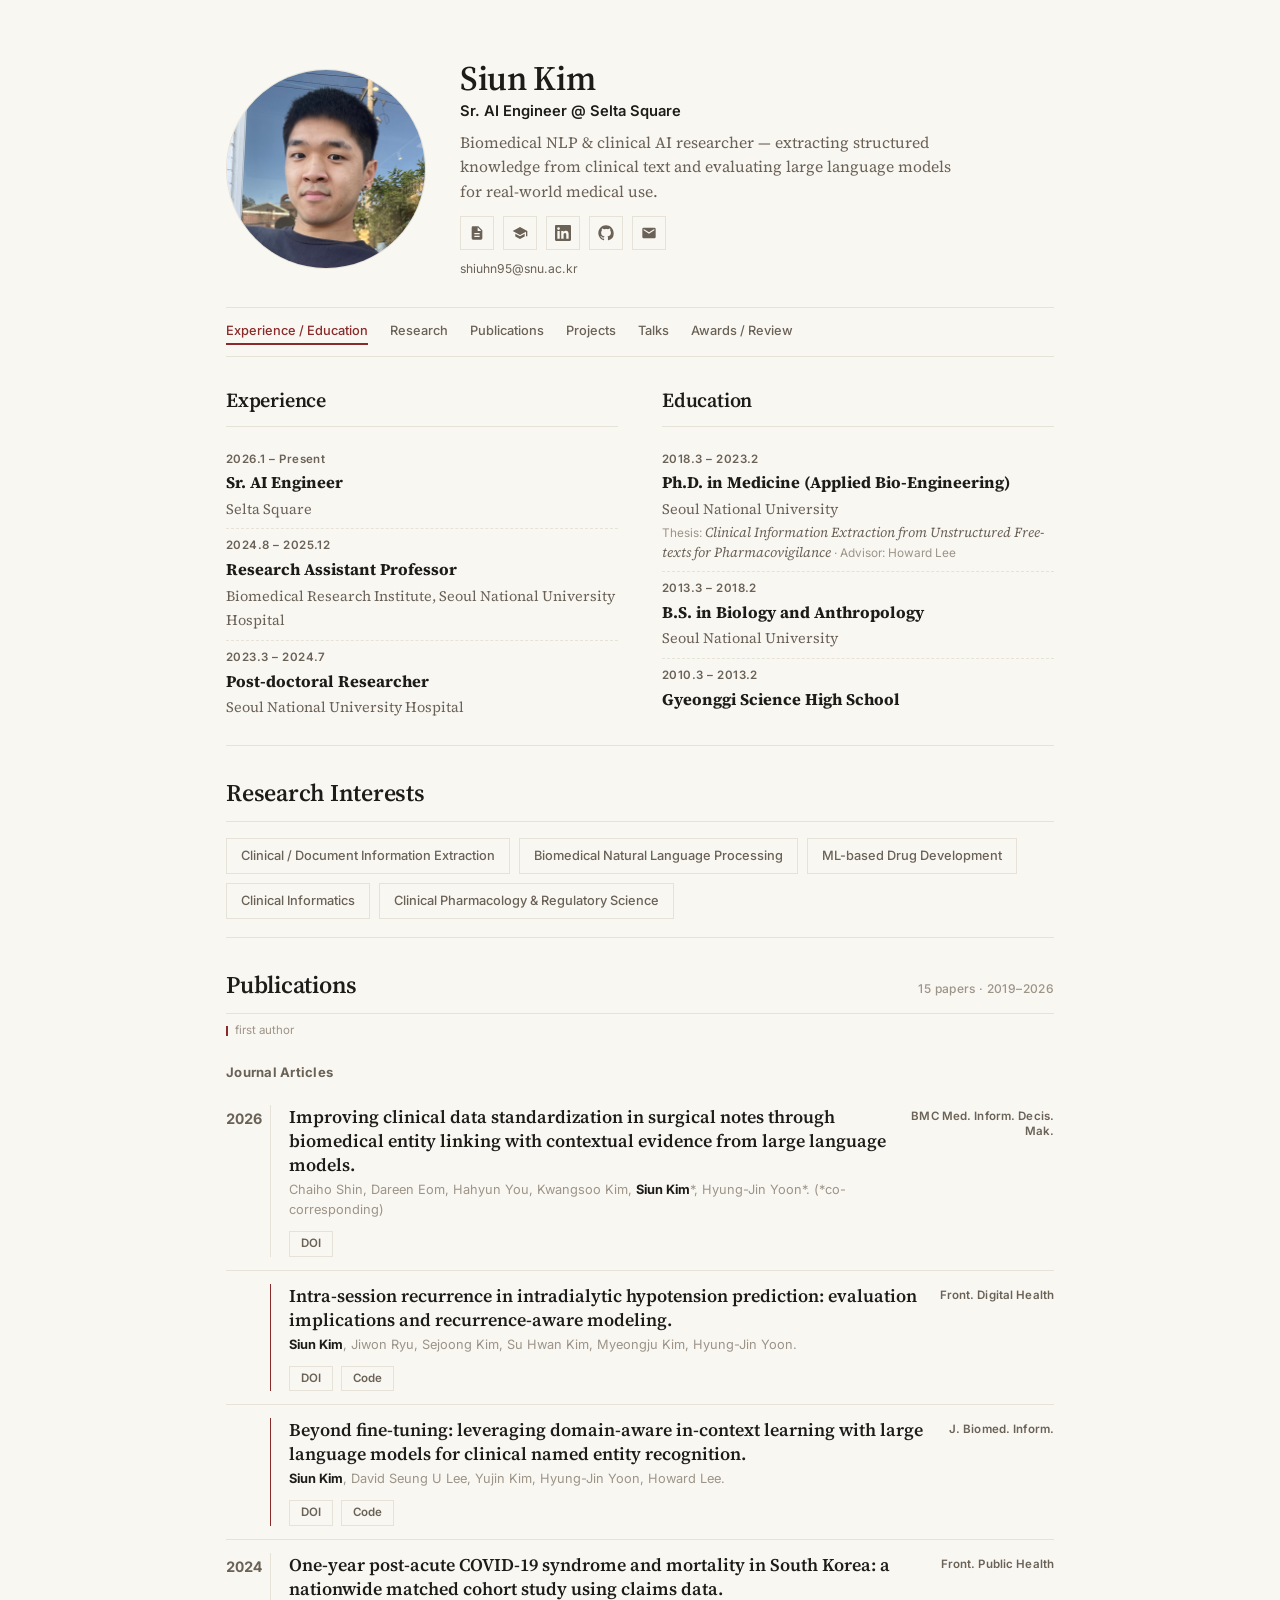
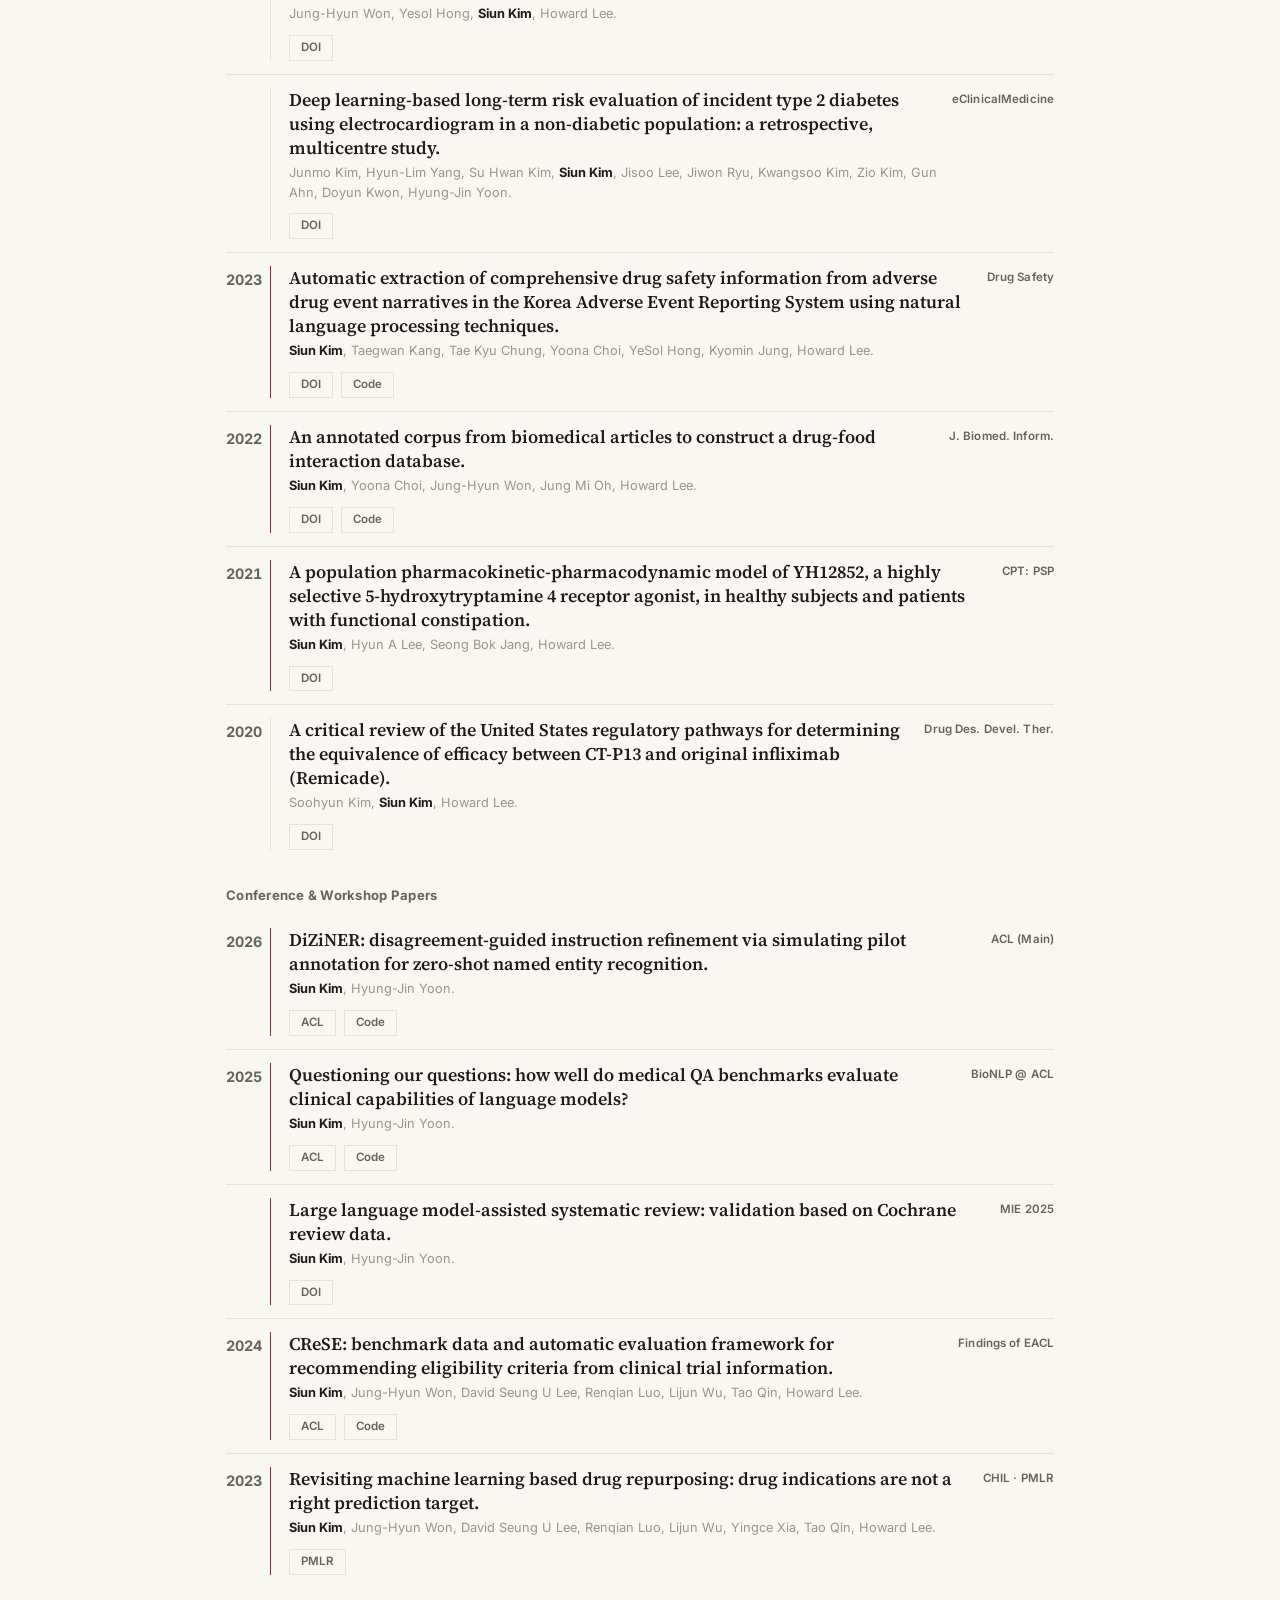
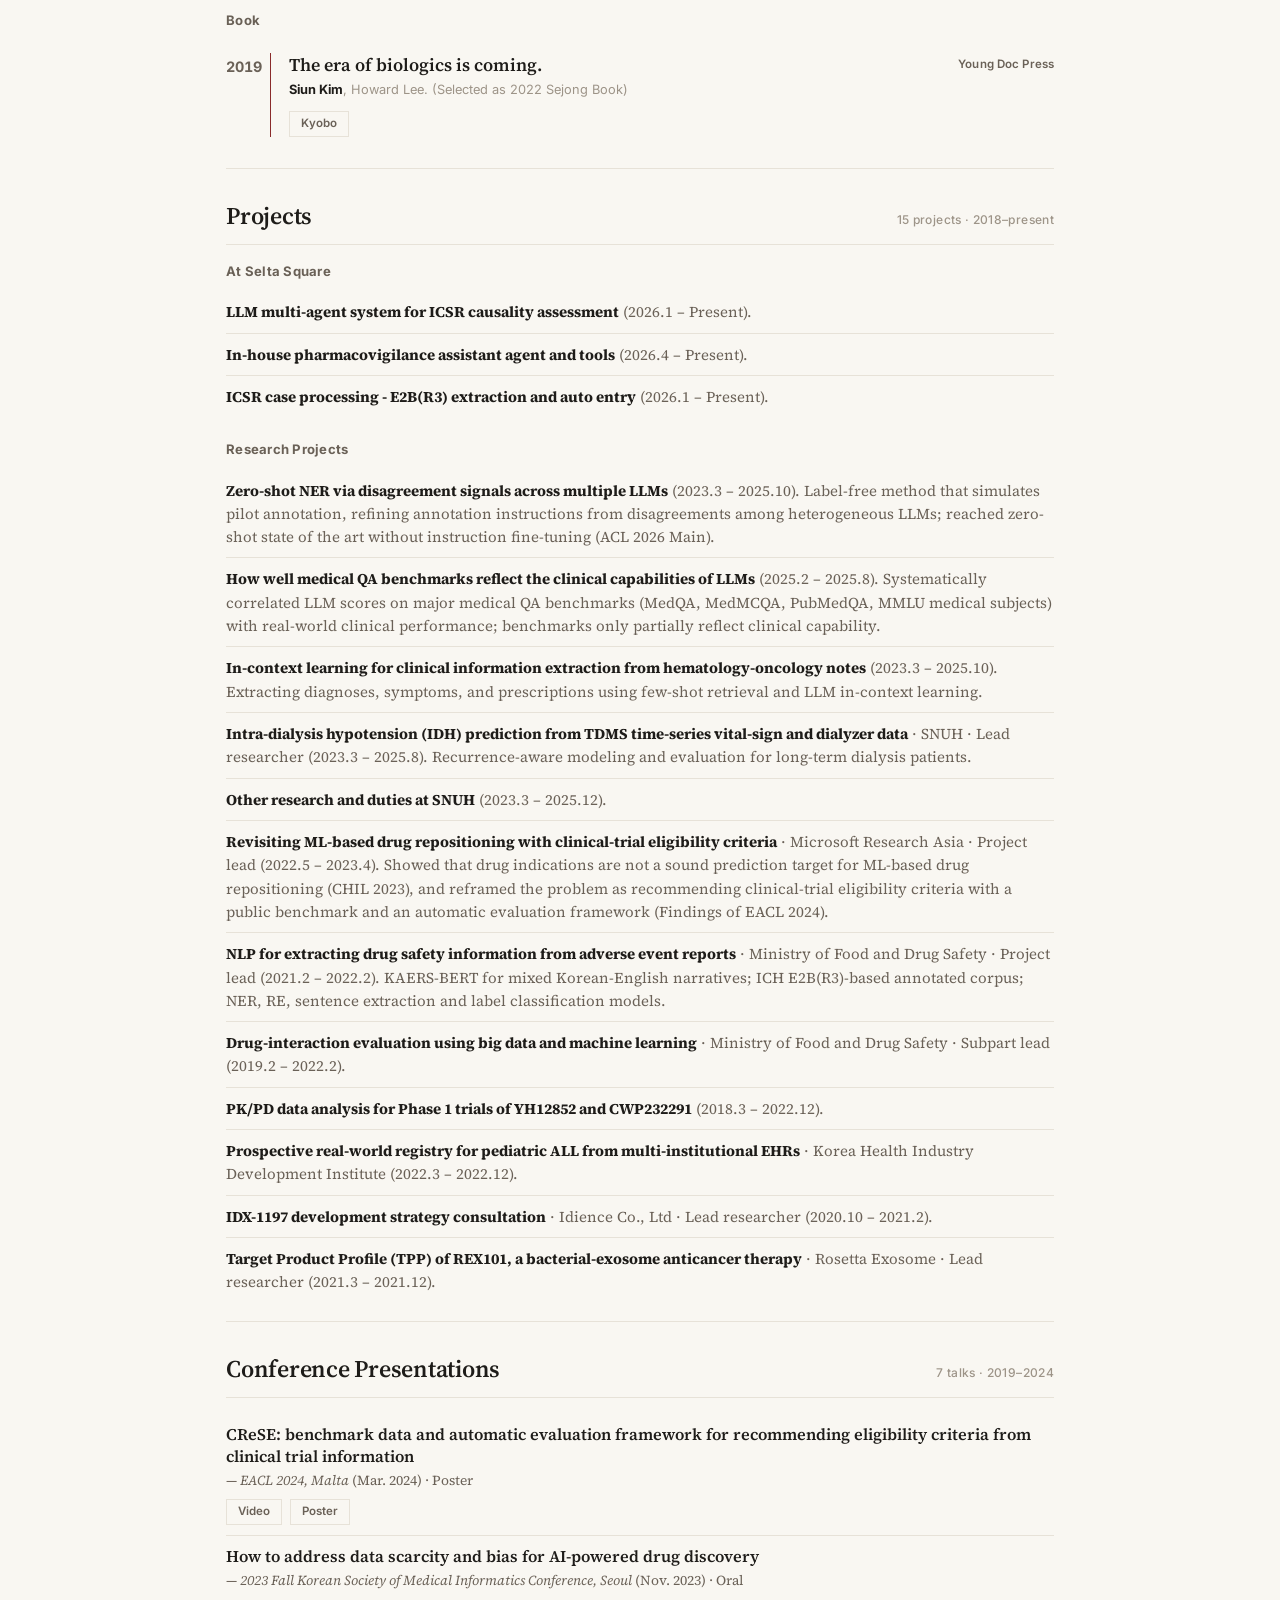
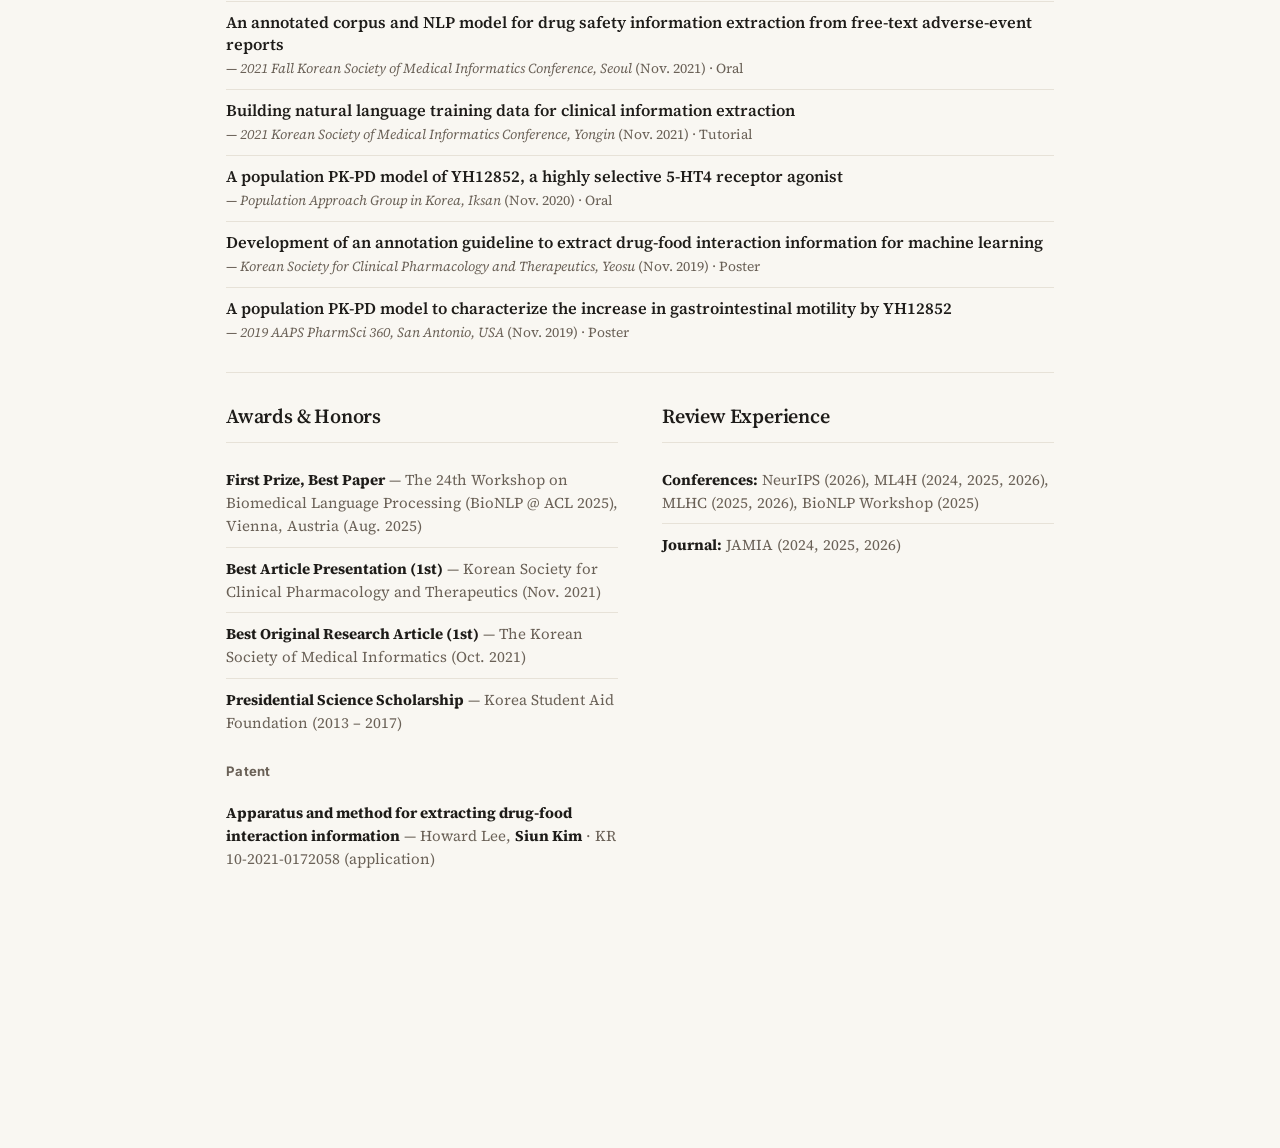
==== commit 203542c3: "Regenerate site: SeltaSquare projects regrouped, SNUH other work Co-Authored-By: Claude Opus 5.5 <no" ====
--- a/index.html
+++ b/index.html
@@ -236,11 +236,9 @@
       <ul class="projects">
         <li><strong>LLM multi-agent system for ICSR causality assessment</strong> (2026.1 – Present).</li>
 
-        <li><strong>Tool-calling MedDRA coding agent</strong> (2026.6 – Present).</li>
-
-        <li><strong>Execution harness for a pharmacovigilance assistant agent</strong> (2026.4 – Present).</li>
-
-        <li><strong>Vision-LLM document structuring for ICSR data entry (E2B R3)</strong> (2026.1 – Present).</li>
+        <li><strong>In-house pharmacovigilance assistant agent and tools</strong> (2026.4 – Present).</li>
+
+        <li><strong>ICSR case processing - E2B(R3) extraction and auto entry</strong> (2026.1 – Present).</li>
 
       </ul>
       <h3 class="pub-group">Research Projects</h3>
@@ -252,6 +250,8 @@
         <li><strong>In-context learning for clinical information extraction from hematology-oncology notes</strong> (2023.3 – 2025.10). Extracting diagnoses, symptoms, and prescriptions using few-shot retrieval and LLM in-context learning.</li>
 
         <li><strong>Intra-dialysis hypotension (IDH) prediction from TDMS time-series vital-sign and dialyzer data</strong> · SNUH · Lead researcher (2023.3 – 2025.8). Recurrence-aware modeling and evaluation for long-term dialysis patients.</li>
+
+        <li><strong>Other research and duties at SNUH</strong> (2023.3 – 2025.12).</li>
 
         <li><strong>Revisiting ML-based drug repositioning with clinical-trial eligibility criteria</strong> · Microsoft Research Asia · Project lead (2022.5 – 2023.4). Showed that drug indications are not a sound prediction target for ML-based drug repositioning (CHIL 2023), and reframed the problem as recommending clinical-trial eligibility criteria with a public benchmark and an automatic evaluation framework (Findings of EACL 2024).</li>
 
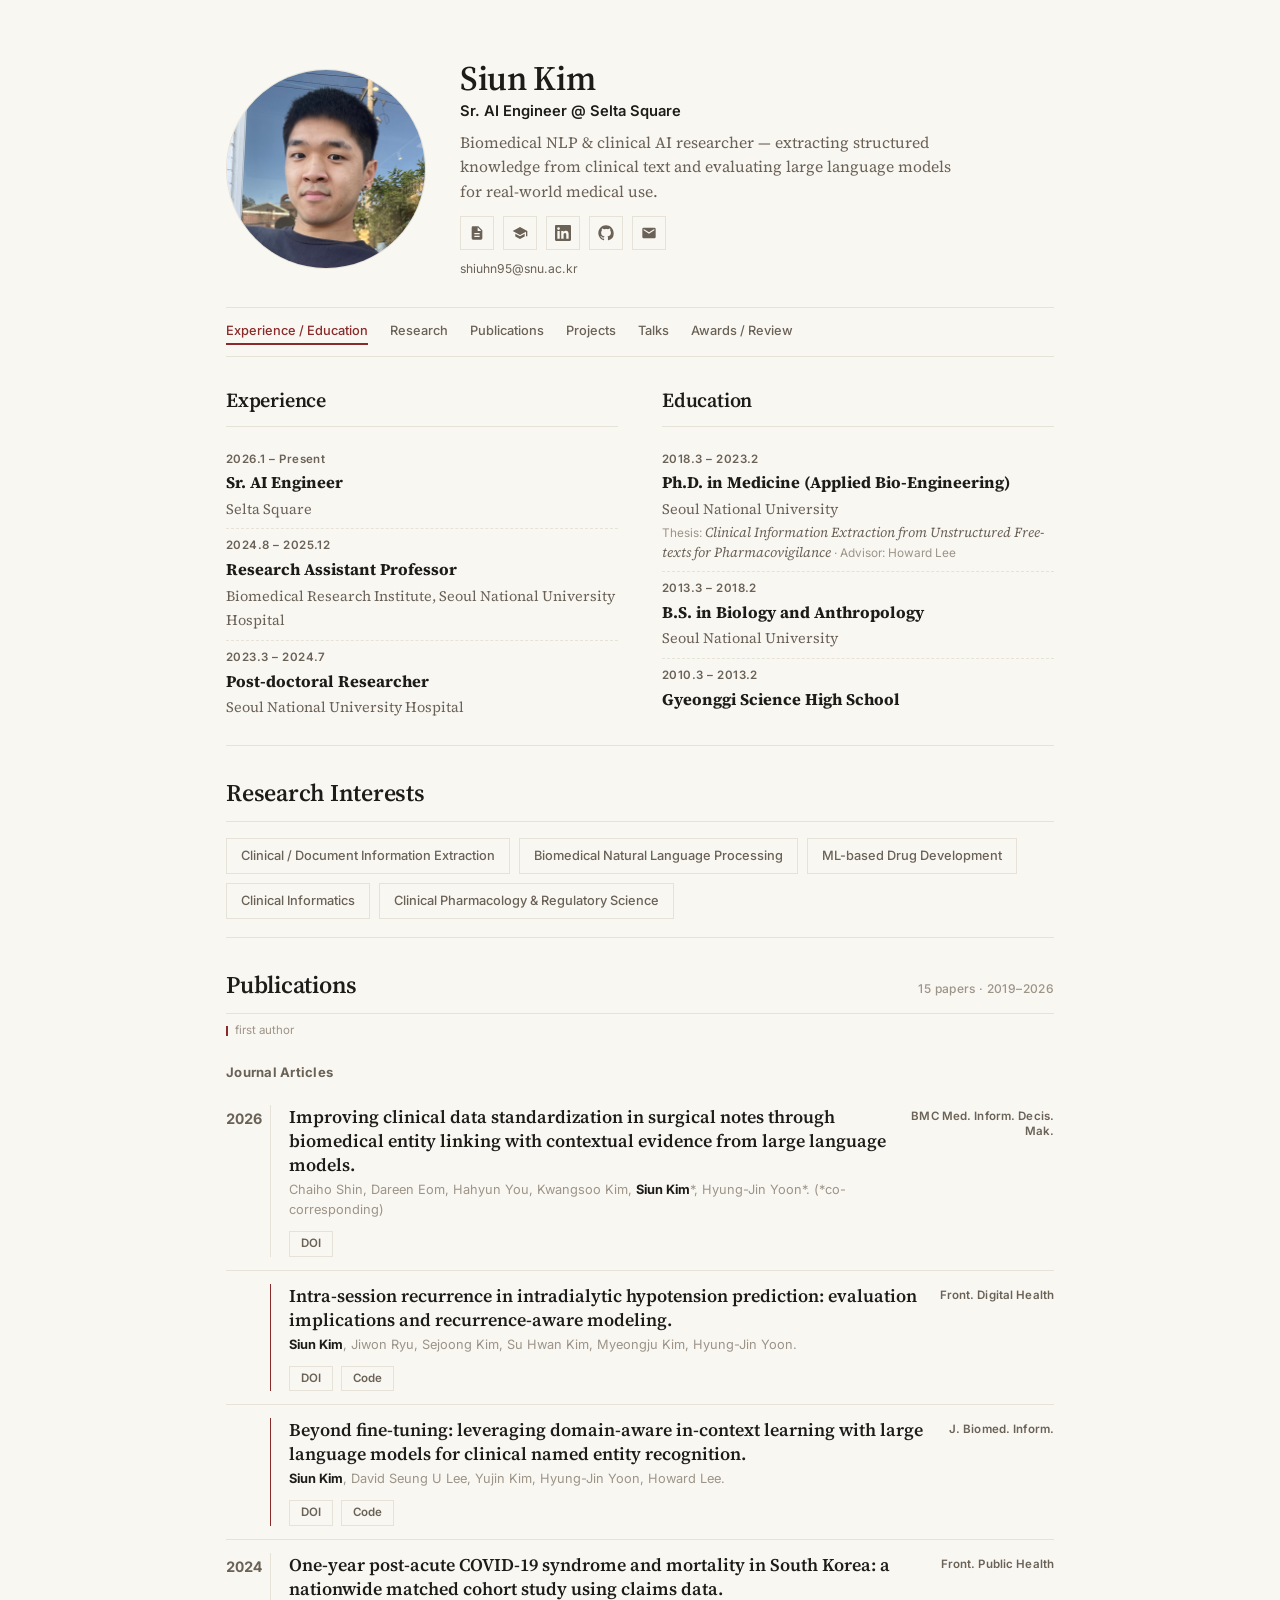
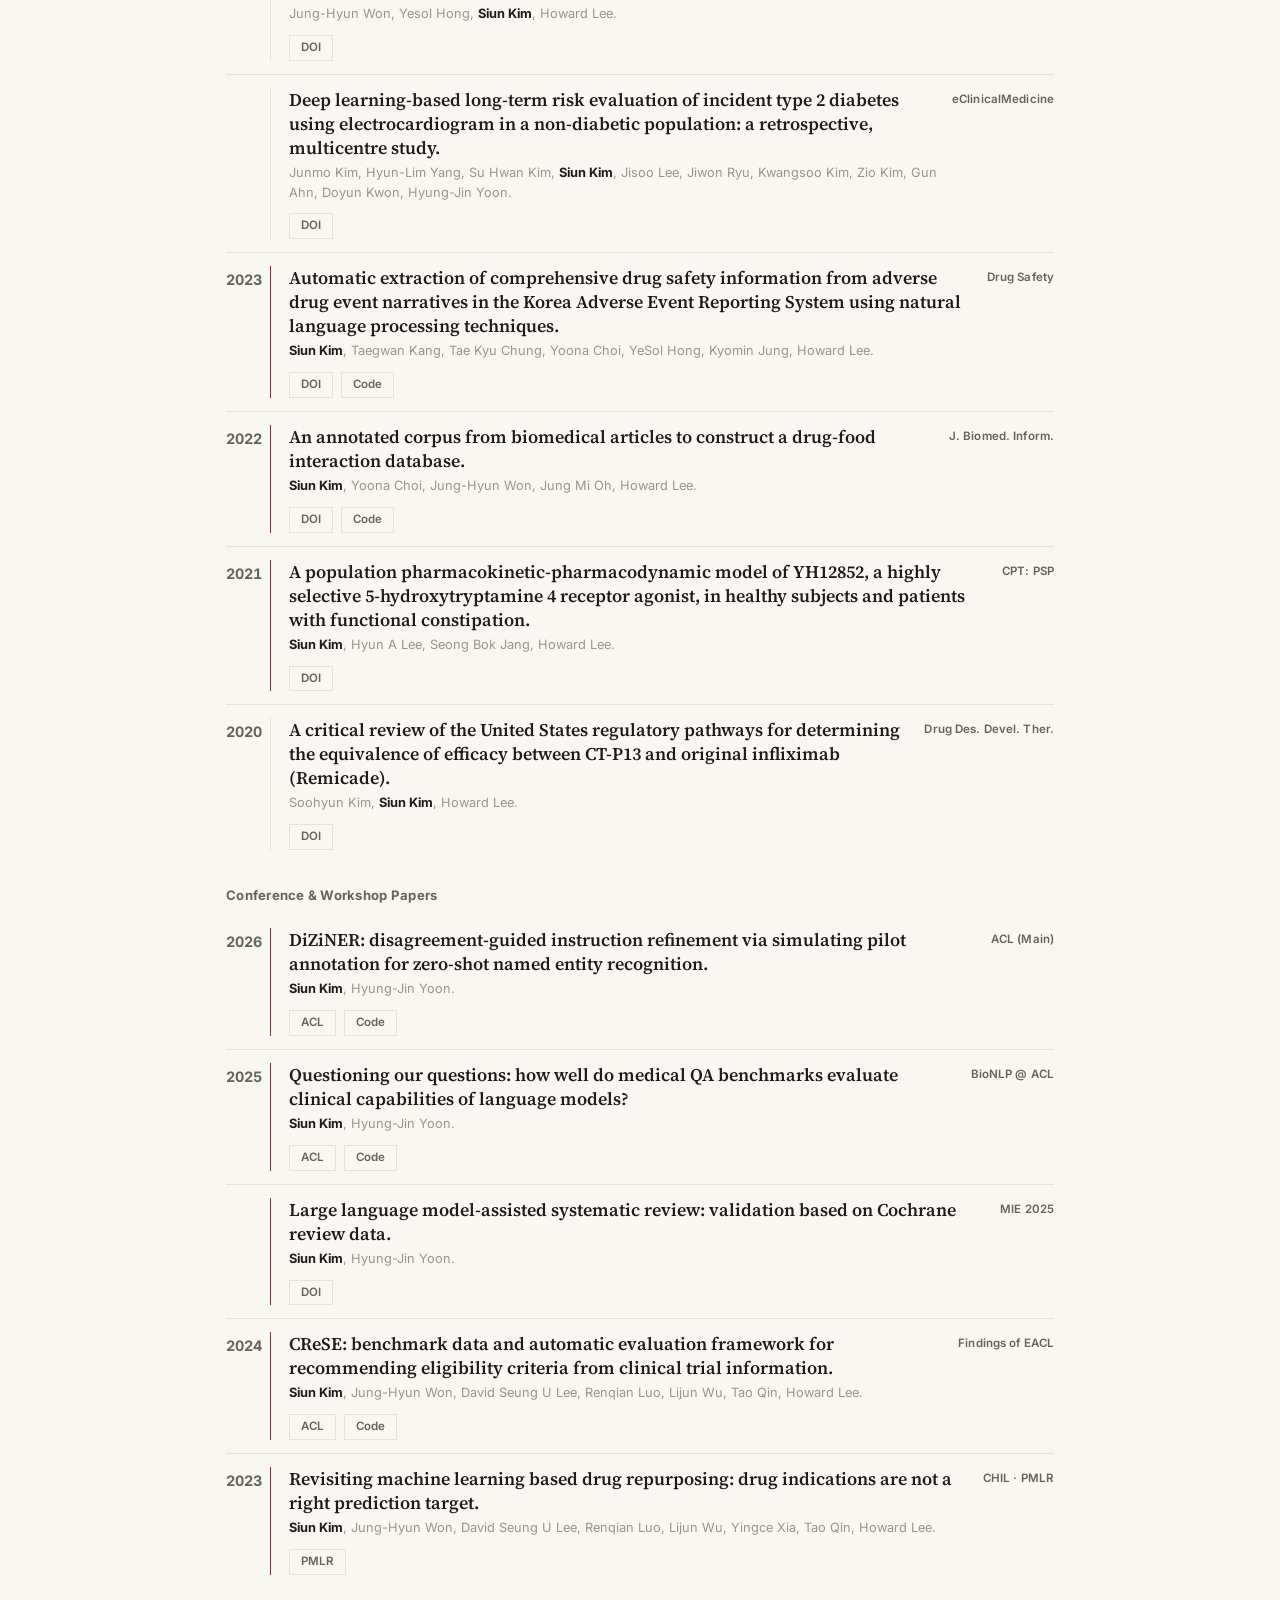
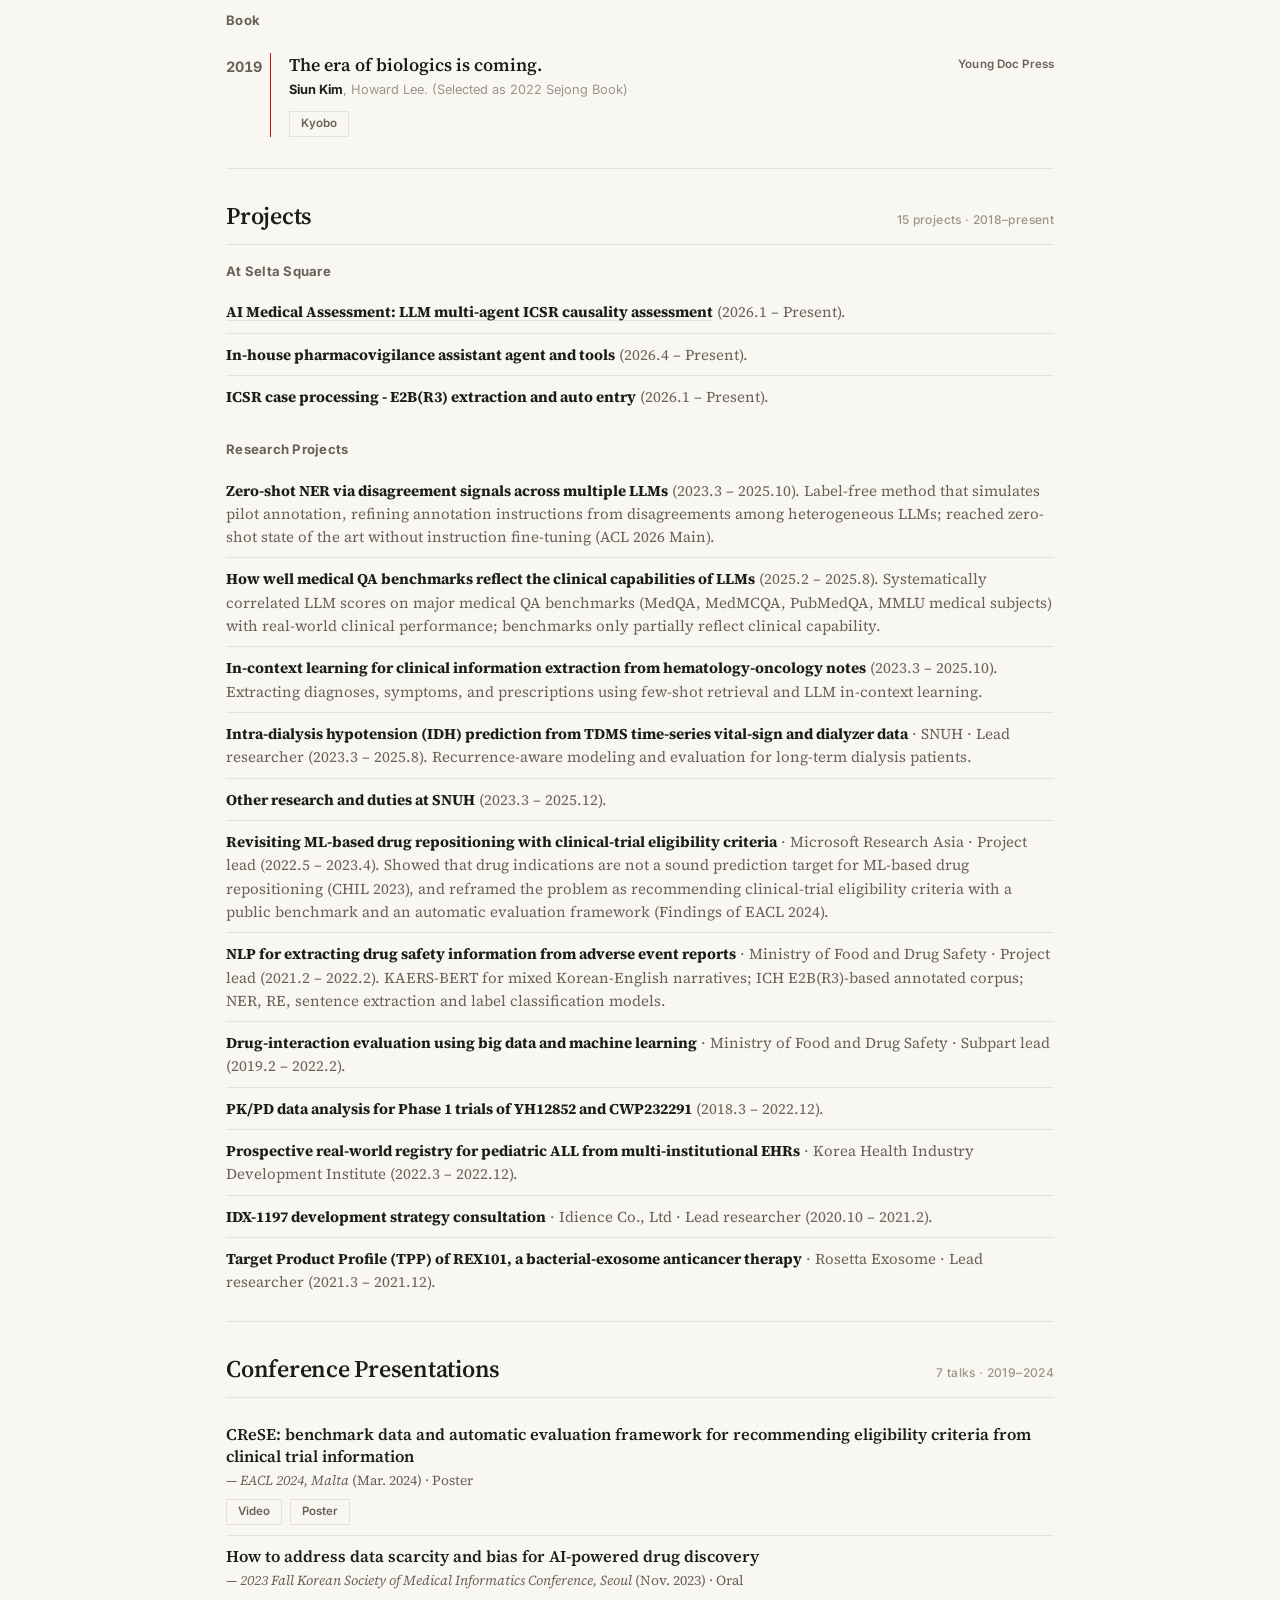
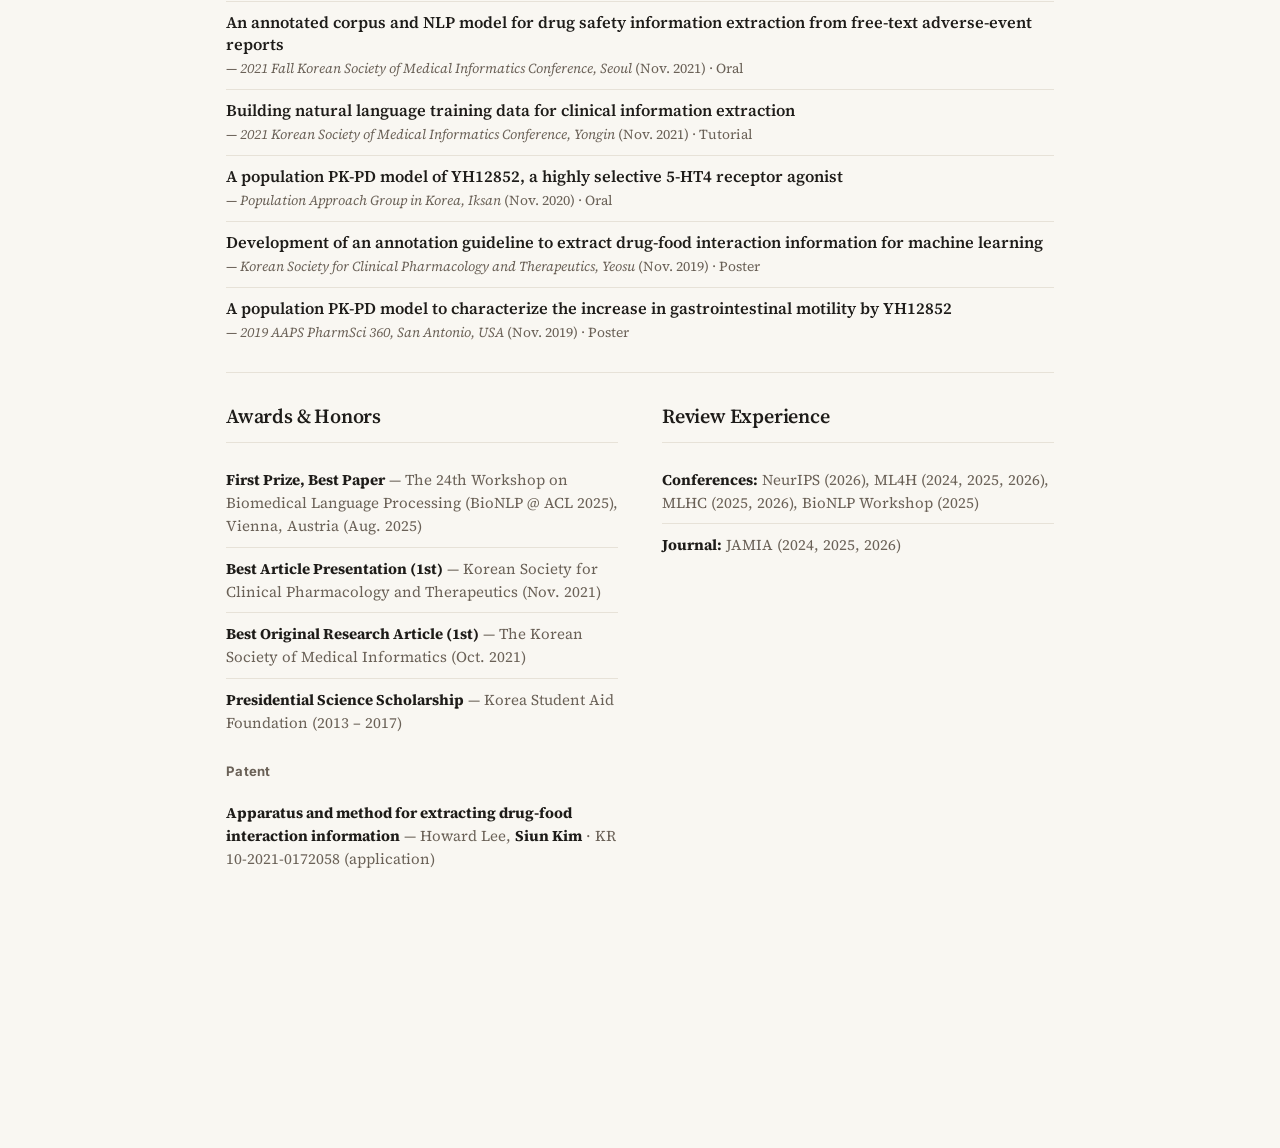
==== commit 2a247001: "Regenerate site: AI Medical Assessment title links to the public beta The project title is the hyper" ====
--- a/index.html
+++ b/index.html
@@ -234,7 +234,7 @@
       <h2>Projects <span class="h2-meta">15 projects · 2018–present</span></h2>
       <h3 class="pub-group">At Selta Square</h3>
       <ul class="projects">
-        <li><strong>LLM multi-agent system for ICSR causality assessment</strong> (2026.1 – Present).</li>
+        <li><strong><a class="plink" href="https://assessment.selta.cloud/" target="_blank" rel="noopener">AI Medical Assessment: LLM multi-agent ICSR causality assessment</a></strong> (2026.1 – Present).</li>
 
         <li><strong>In-house pharmacovigilance assistant agent and tools</strong> (2026.4 – Present).</li>
 
--- a/style.css
+++ b/style.css
@@ -141,3 +141,7 @@
 .contrib { font-family: var(--font-ui); font-size: 0.7rem; font-weight: 600; color: var(--faint); white-space: nowrap; }
 #awards h3.pub-group { margin-top: 18px; }
 .projects li.draft { background: #fff6d6; outline: 1px dashed #d8b23a; }
+
+/* linked product title (public beta) */
+.projects a.plink { color: var(--text); text-decoration: underline; text-decoration-color: var(--border); text-underline-offset: 3px; }
+.projects a.plink:hover { color: var(--accent); text-decoration-color: var(--accent); }
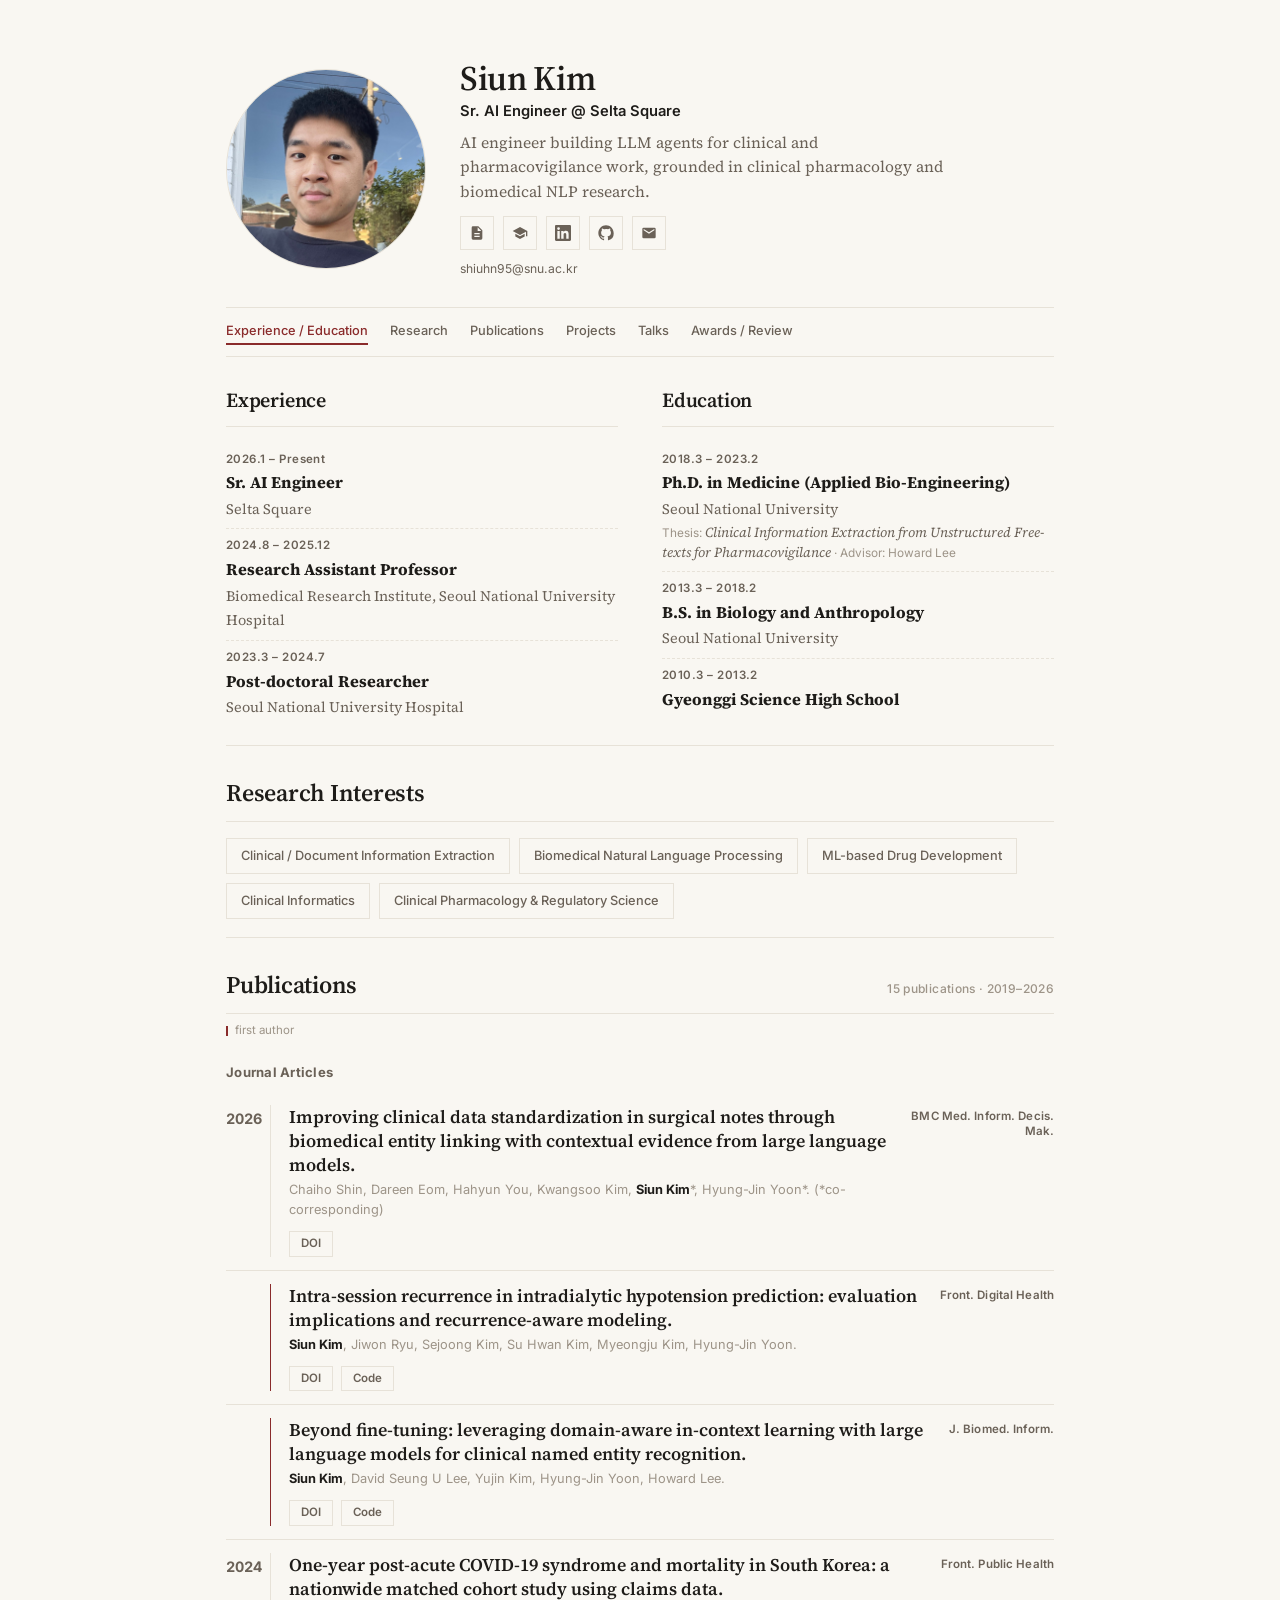
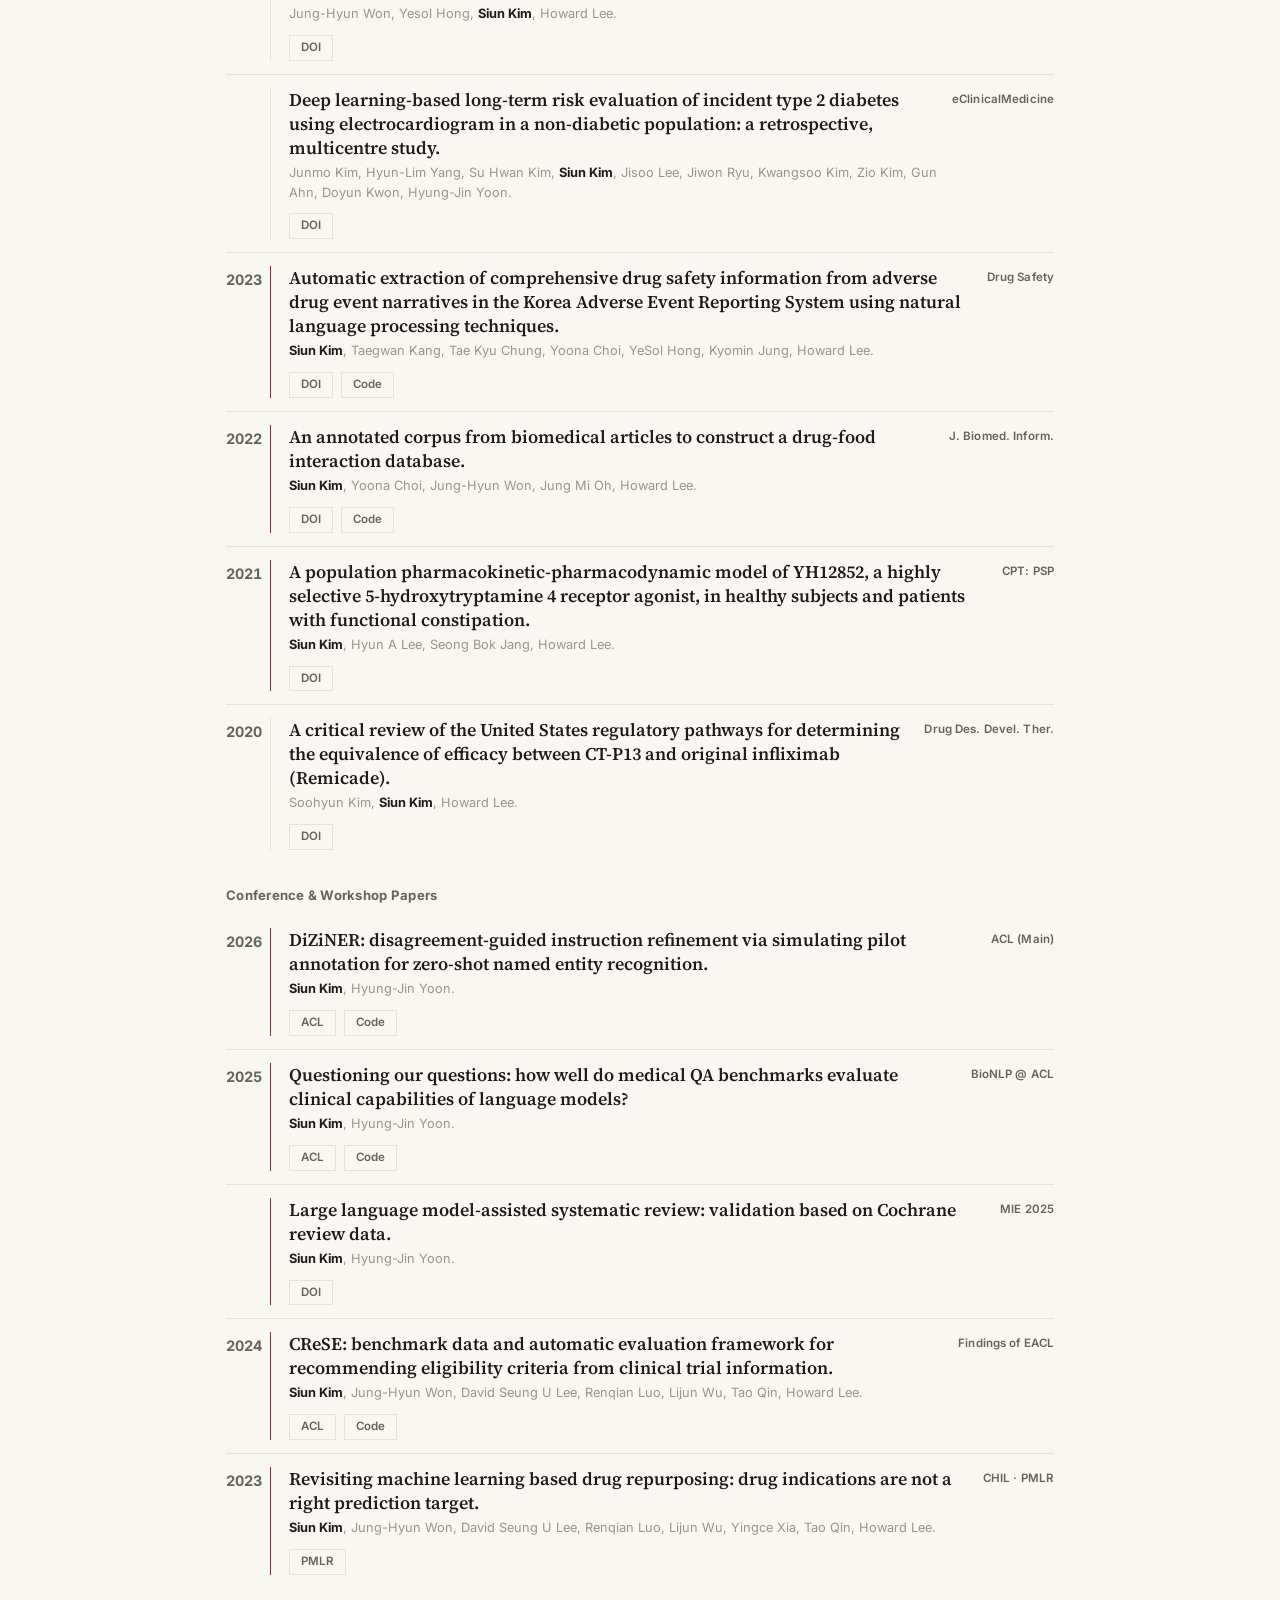
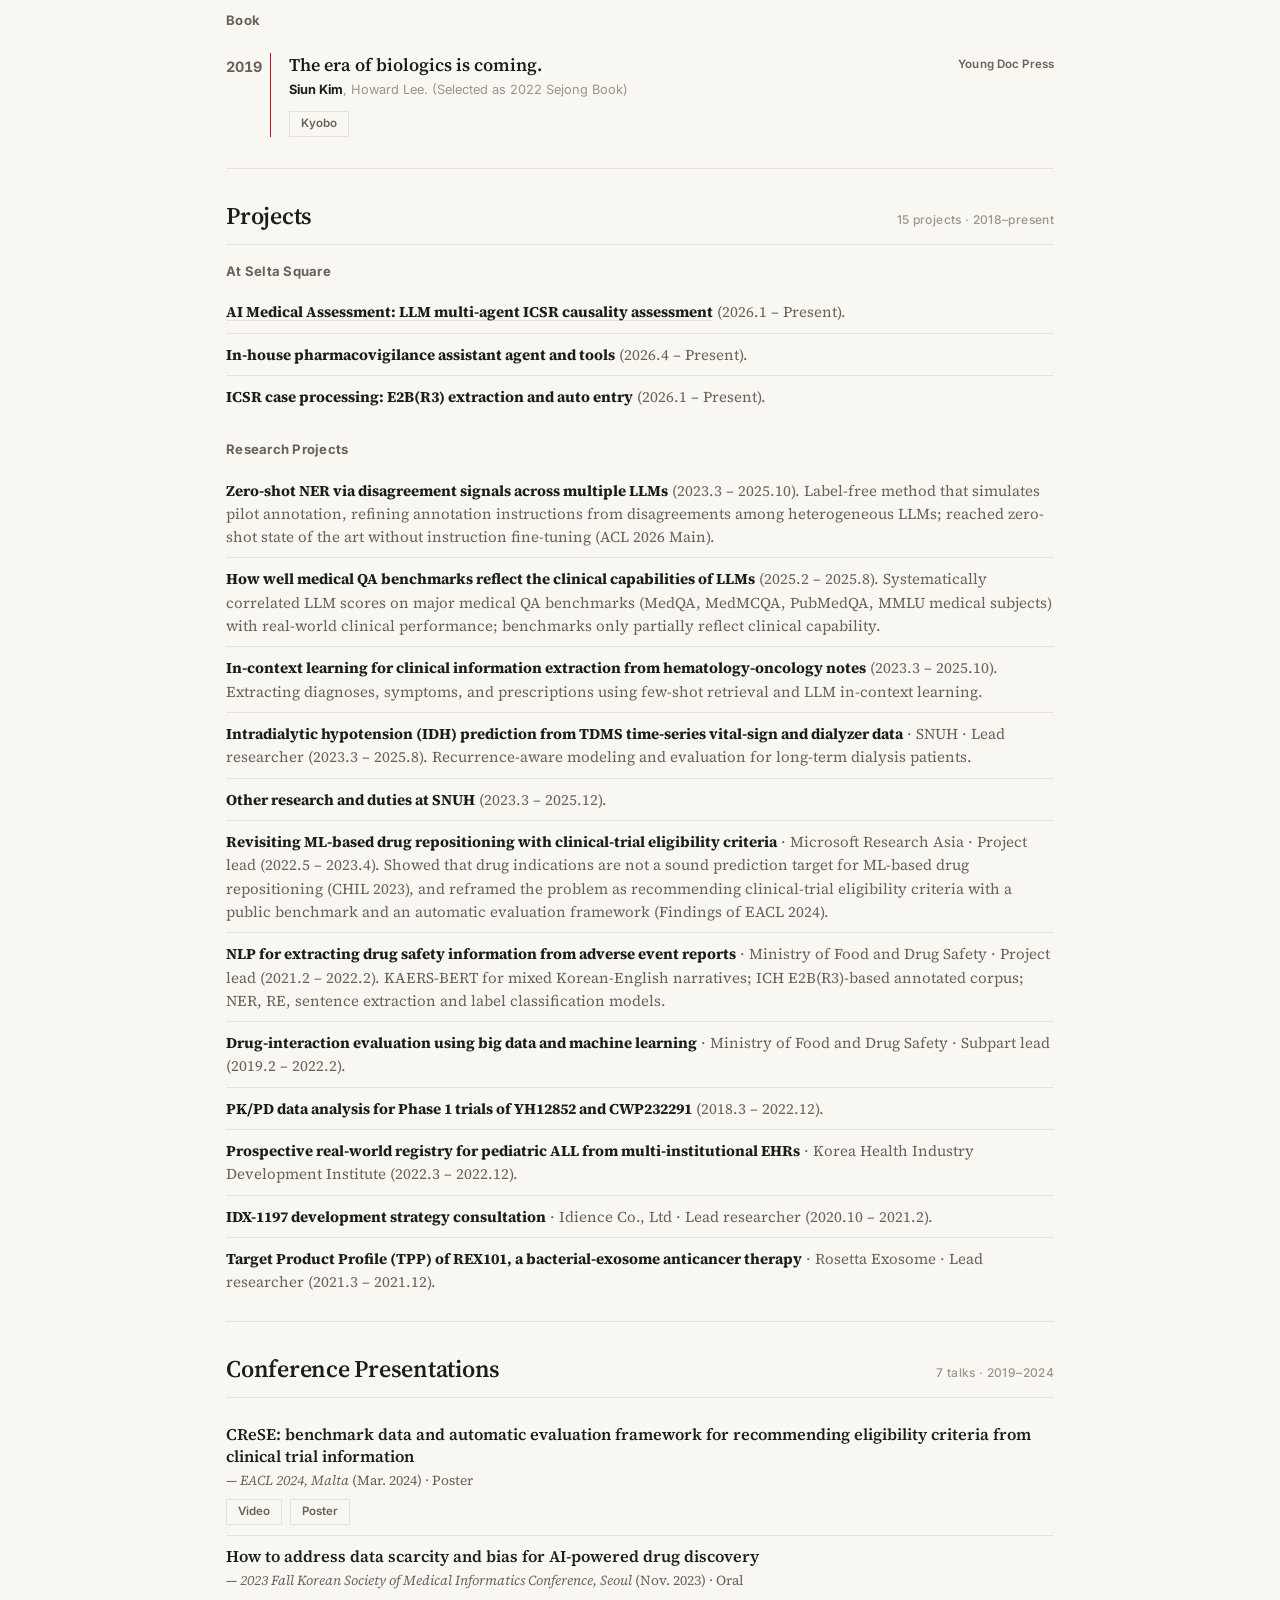
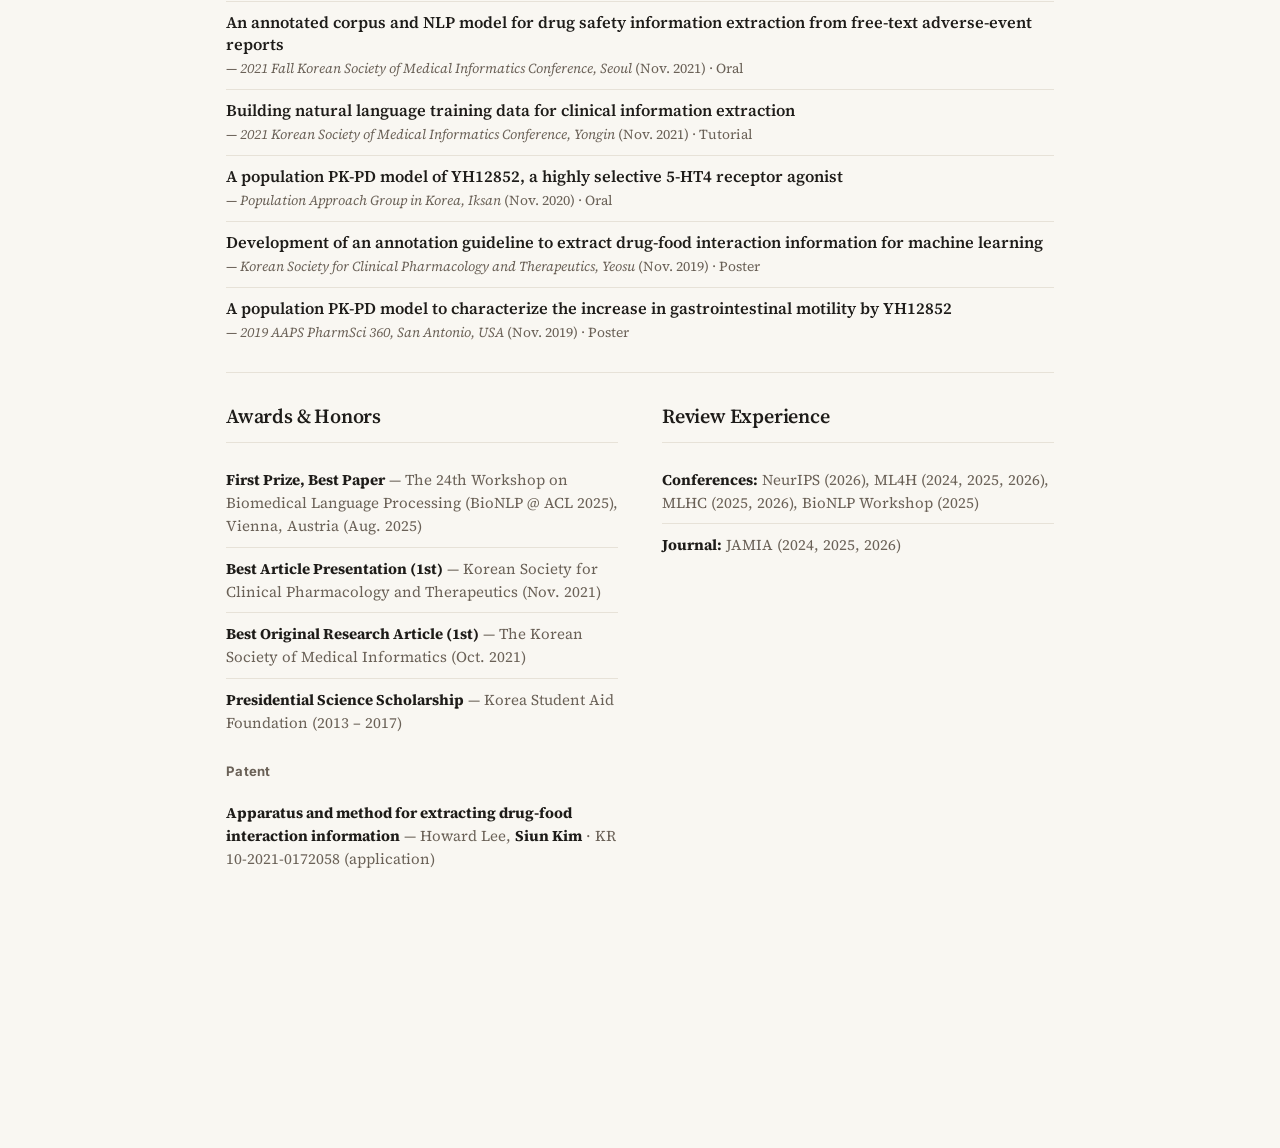
==== commit d8a3412f: "Regenerate site: agent-engineer tagline, publications count label, IDH and case-processing titles Co" ====
--- a/index.html
+++ b/index.html
@@ -68,7 +68,7 @@
       <h1>Siun Kim</h1>
       <p class="tagline">Sr. AI Engineer @ Selta Square</p>
       <p class="summary">
-        Biomedical NLP &amp; clinical AI researcher — extracting structured knowledge from clinical text and evaluating large language models for real-world medical use.
+        AI engineer building LLM agents for clinical and pharmacovigilance work, grounded in clinical pharmacology and biomedical NLP research.
       </p>
       <div class="social" aria-label="Links">
         <a href="assets/cv.pdf" target="_blank" rel="noopener" title="CV (PDF)" aria-label="CV">
@@ -138,7 +138,7 @@
     </section>
 
     <section id="publications">
-      <h2>Publications <span class="h2-meta">15 papers · 2019–2026</span></h2>
+      <h2>Publications <span class="h2-meta">15 publications · 2019–2026</span></h2>
       <p class="pub-legend"><span class="fa-key"></span>first author</p>
 
       <h3 class="pub-group">Journal Articles</h3>
@@ -238,7 +238,7 @@
 
         <li><strong>In-house pharmacovigilance assistant agent and tools</strong> (2026.4 – Present).</li>
 
-        <li><strong>ICSR case processing - E2B(R3) extraction and auto entry</strong> (2026.1 – Present).</li>
+        <li><strong>ICSR case processing: E2B(R3) extraction and auto entry</strong> (2026.1 – Present).</li>
 
       </ul>
       <h3 class="pub-group">Research Projects</h3>
@@ -249,7 +249,7 @@
 
         <li><strong>In-context learning for clinical information extraction from hematology-oncology notes</strong> (2023.3 – 2025.10). Extracting diagnoses, symptoms, and prescriptions using few-shot retrieval and LLM in-context learning.</li>
 
-        <li><strong>Intra-dialysis hypotension (IDH) prediction from TDMS time-series vital-sign and dialyzer data</strong> · SNUH · Lead researcher (2023.3 – 2025.8). Recurrence-aware modeling and evaluation for long-term dialysis patients.</li>
+        <li><strong>Intradialytic hypotension (IDH) prediction from TDMS time-series vital-sign and dialyzer data</strong> · SNUH · Lead researcher (2023.3 – 2025.8). Recurrence-aware modeling and evaluation for long-term dialysis patients.</li>
 
         <li><strong>Other research and duties at SNUH</strong> (2023.3 – 2025.12).</li>
 
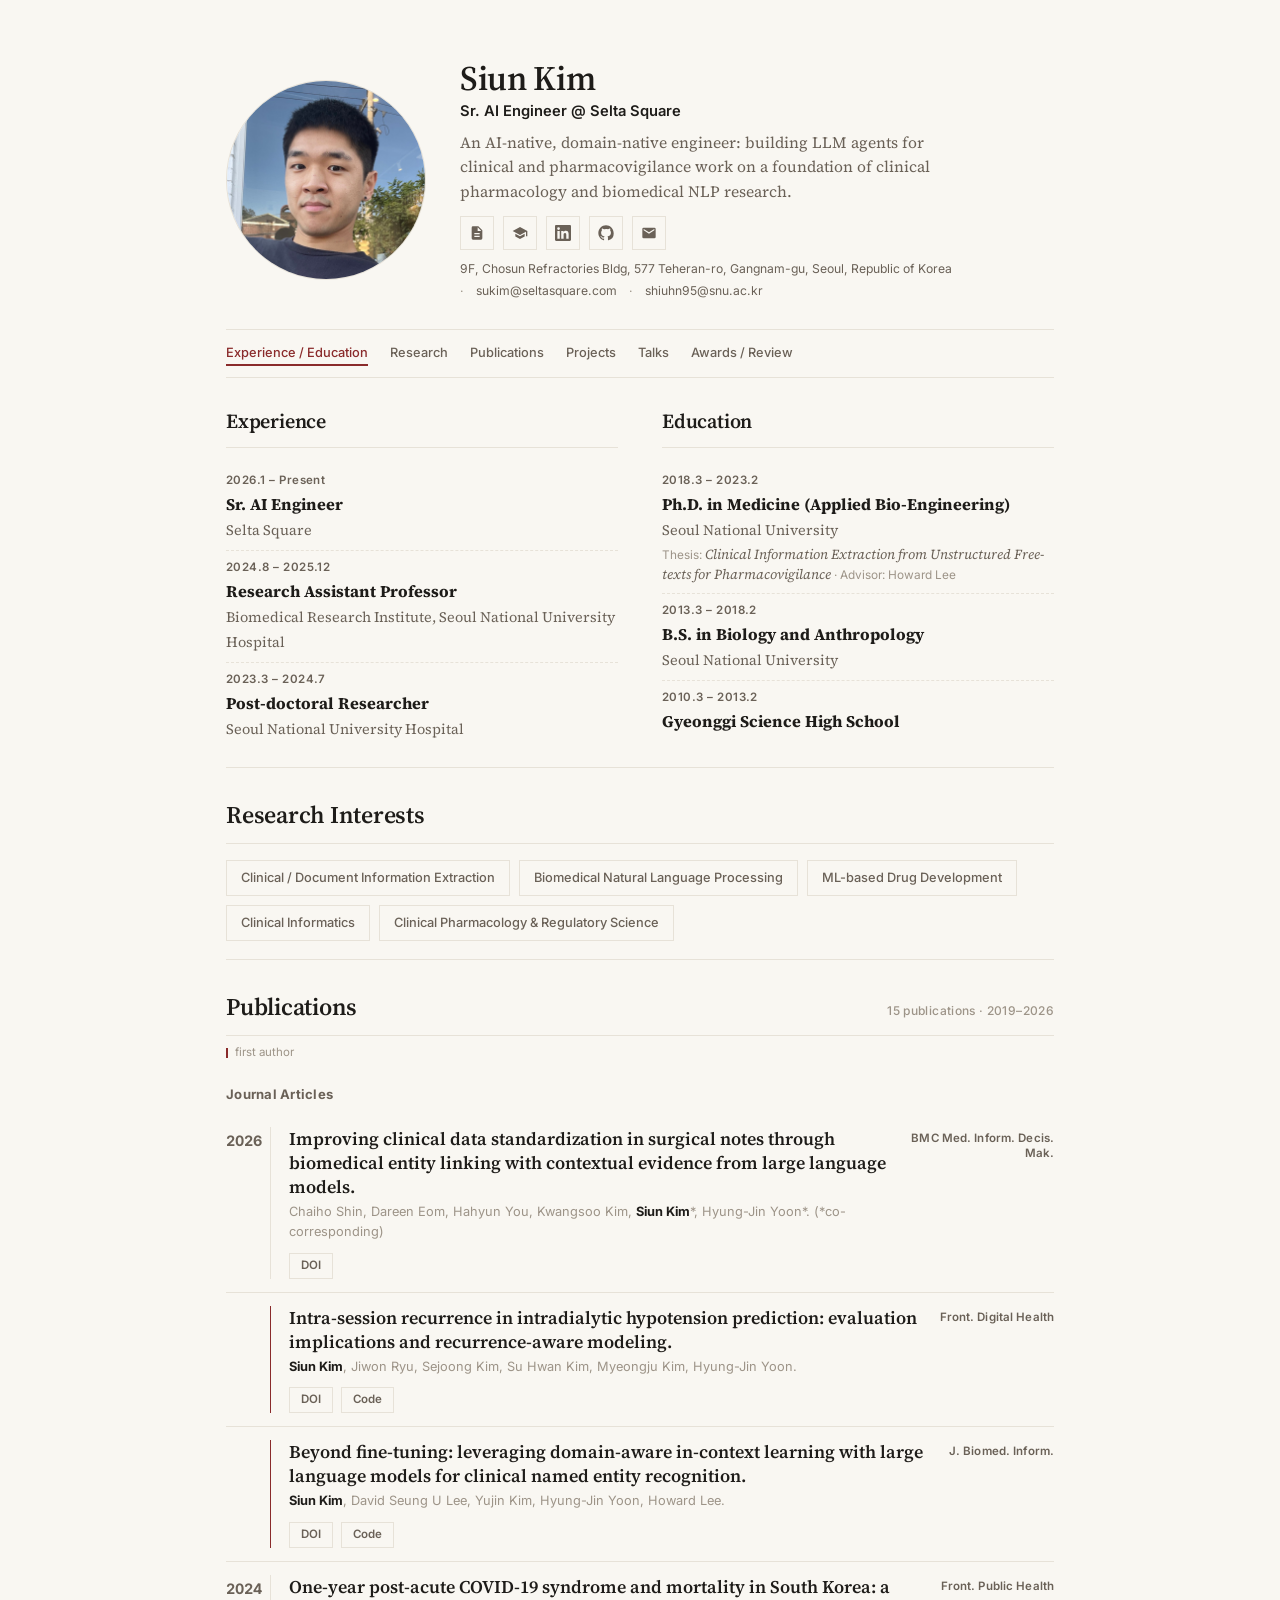
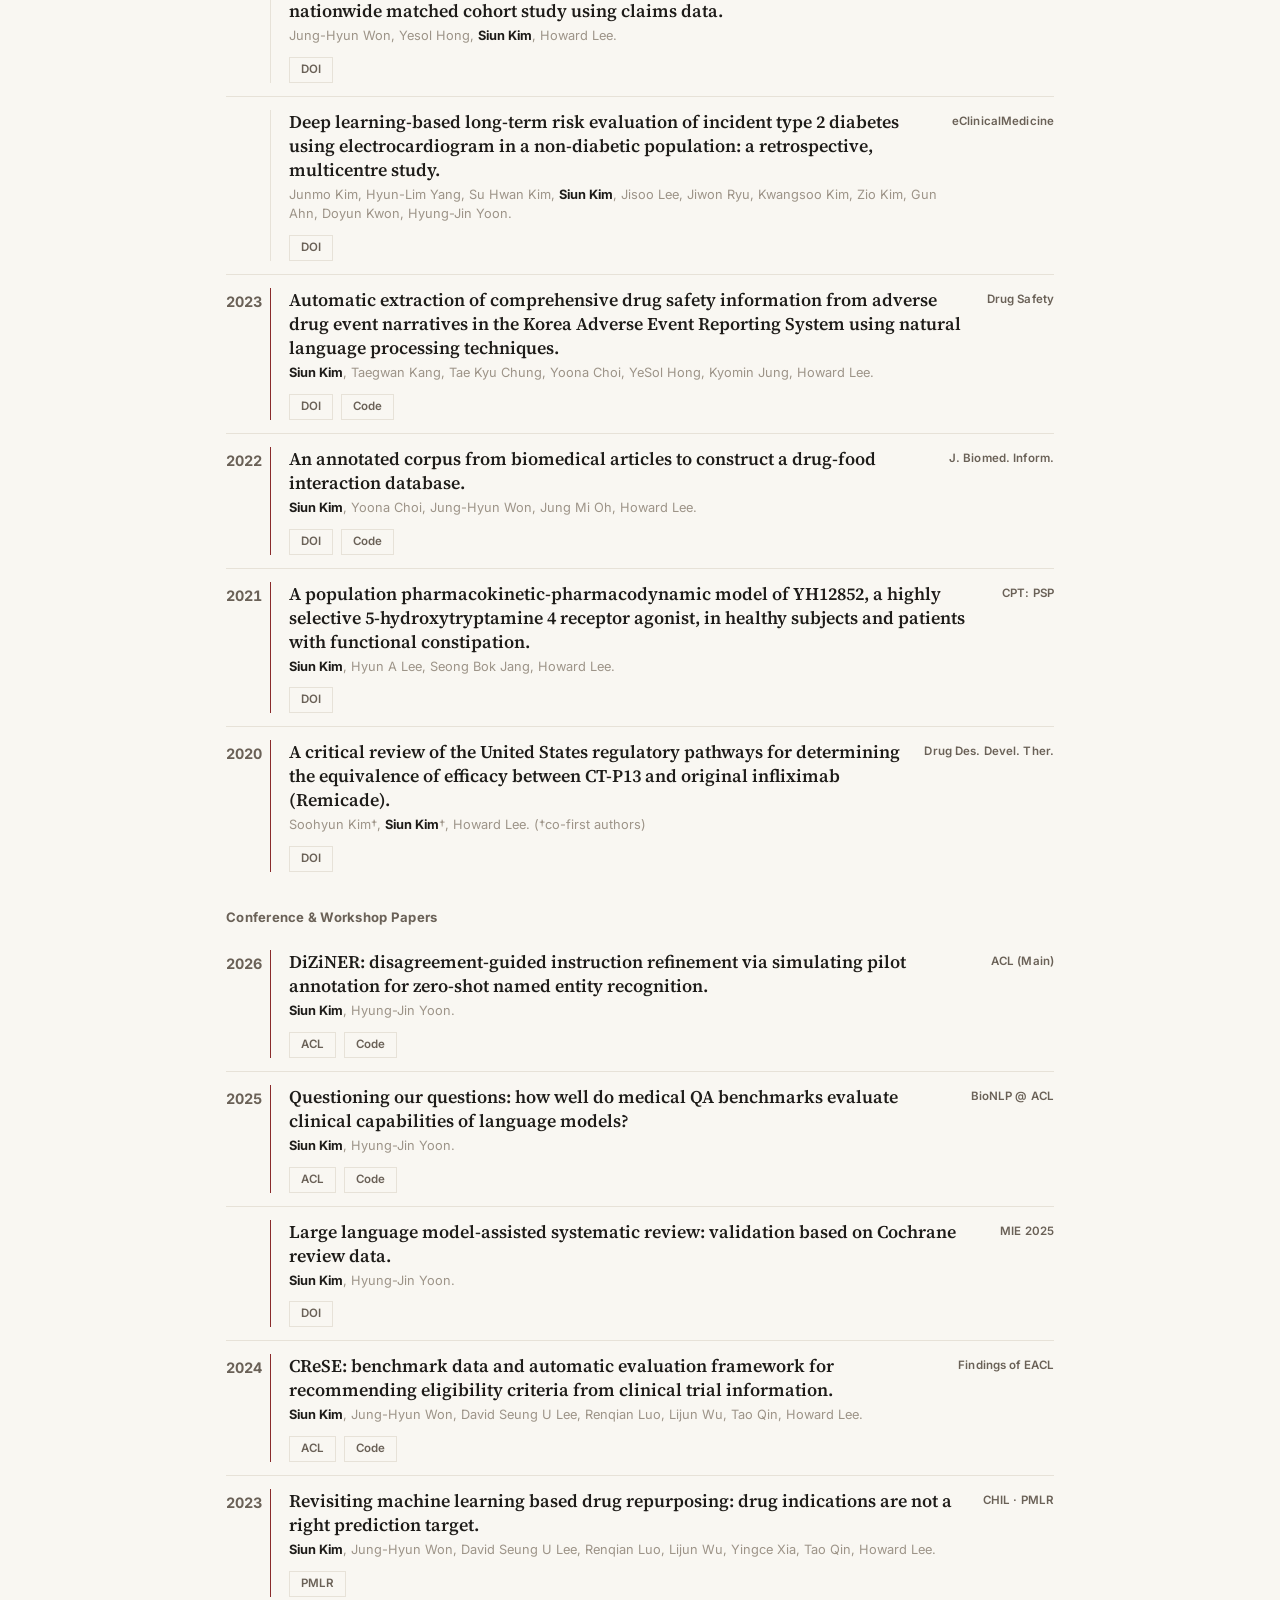
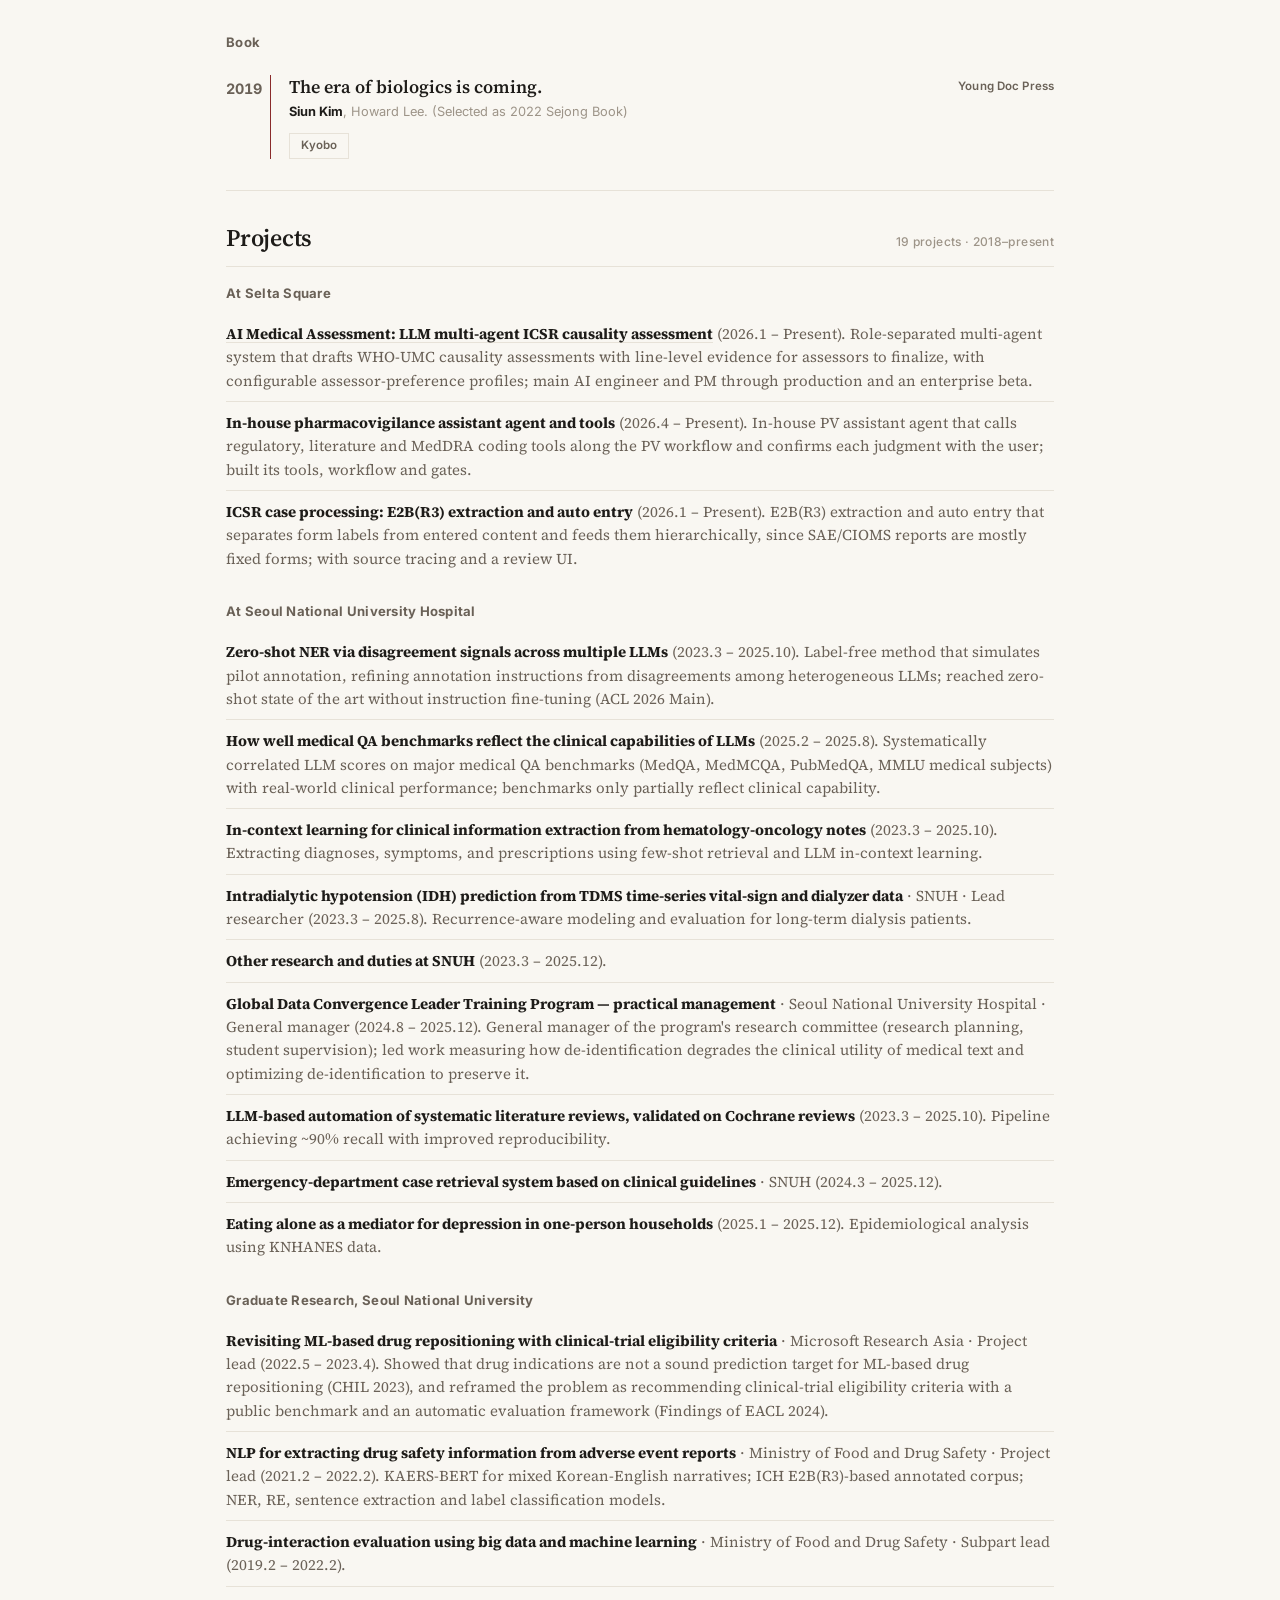
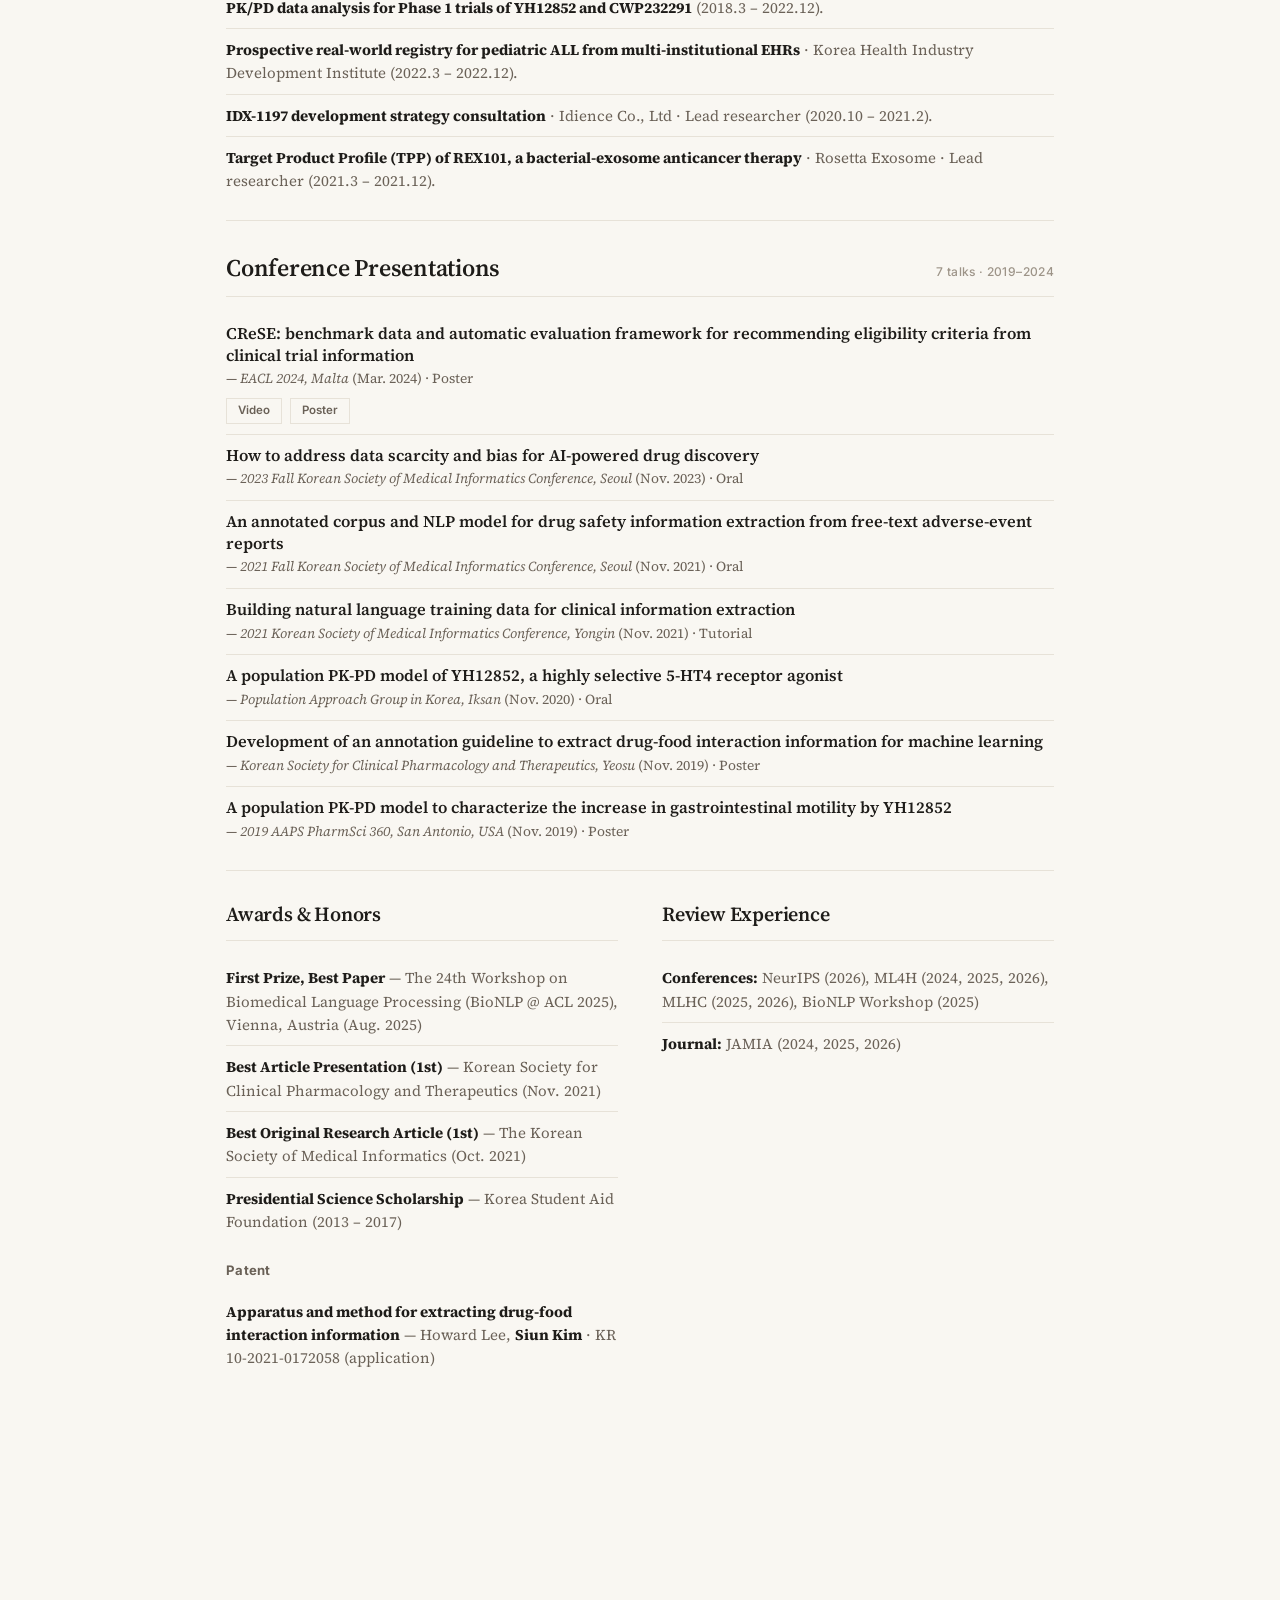
==== commit 839c7df5: "Regenerate site: AI-native/domain-native tagline, work contact back, CT-P13 co-first, projects group" ====
--- a/index.html
+++ b/index.html
@@ -68,7 +68,7 @@
       <h1>Siun Kim</h1>
       <p class="tagline">Sr. AI Engineer @ Selta Square</p>
       <p class="summary">
-        AI engineer building LLM agents for clinical and pharmacovigilance work, grounded in clinical pharmacology and biomedical NLP research.
+        An AI-native, domain-native engineer: building LLM agents for clinical and pharmacovigilance work on a foundation of clinical pharmacology and biomedical NLP research.
       </p>
       <div class="social" aria-label="Links">
         <a href="assets/cv.pdf" target="_blank" rel="noopener" title="CV (PDF)" aria-label="CV">
@@ -88,6 +88,8 @@
         </a>
       </div>
       <ul class="contact">
+        <li>9F, Chosun Refractories Bldg, 577 Teheran-ro, Gangnam-gu, Seoul, Republic of Korea</li>
+        <li><a href="mailto:sukim@seltasquare.com">sukim@seltasquare.com</a></li>
         <li><a href="mailto:shiuhn95@snu.ac.kr">shiuhn95@snu.ac.kr</a></li>
       </ul>
     </div>
@@ -183,9 +185,9 @@
           <span class="authors"><span class="me">Siun Kim</span>, Hyun A Lee, Seong Bok Jang, Howard Lee.</span>
           <span class="p-links"><a class="chip" href="https://doi.org/10.1002/psp4.12664" target="_blank" rel="noopener">DOI</a></span>
         </div><span class="p-venue-tag">CPT: PSP</span></li>
-        <li><span class="p-year">2020</span><div class="p-body">
+        <li class="first-author"><span class="p-year">2020</span><div class="p-body">
           <span class="p-title">A critical review of the United States regulatory pathways for determining the equivalence of efficacy between CT-P13 and original infliximab (Remicade).</span>
-          <span class="authors">Soohyun Kim, <span class="me">Siun Kim</span>, Howard Lee.</span>
+          <span class="authors">Soohyun Kim†, <span class="me">Siun Kim</span>†, Howard Lee. (†co-first authors)</span>
           <span class="p-links"><a class="chip" href="https://doi.org/10.2147/DDDT.S254776" target="_blank" rel="noopener">DOI</a></span>
         </div><span class="p-venue-tag">Drug Des. Devel. Ther.</span></li>
       </ol>
@@ -231,17 +233,17 @@
     </section>
 
     <section id="projects">
-      <h2>Projects <span class="h2-meta">15 projects · 2018–present</span></h2>
+      <h2>Projects <span class="h2-meta">19 projects · 2018–present</span></h2>
       <h3 class="pub-group">At Selta Square</h3>
       <ul class="projects">
-        <li><strong><a class="plink" href="https://assessment.selta.cloud/" target="_blank" rel="noopener">AI Medical Assessment: LLM multi-agent ICSR causality assessment</a></strong> (2026.1 – Present).</li>
-
-        <li><strong>In-house pharmacovigilance assistant agent and tools</strong> (2026.4 – Present).</li>
-
-        <li><strong>ICSR case processing: E2B(R3) extraction and auto entry</strong> (2026.1 – Present).</li>
-
-      </ul>
-      <h3 class="pub-group">Research Projects</h3>
+        <li><strong><a class="plink" href="https://assessment.selta.cloud/" target="_blank" rel="noopener">AI Medical Assessment: LLM multi-agent ICSR causality assessment</a></strong> (2026.1 – Present). Role-separated multi-agent system that drafts WHO-UMC causality assessments with line-level evidence for assessors to finalize, with configurable assessor-preference profiles; main AI engineer and PM through production and an enterprise beta.</li>
+
+        <li><strong>In-house pharmacovigilance assistant agent and tools</strong> (2026.4 – Present). In-house PV assistant agent that calls regulatory, literature and MedDRA coding tools along the PV workflow and confirms each judgment with the user; built its tools, workflow and gates.</li>
+
+        <li><strong>ICSR case processing: E2B(R3) extraction and auto entry</strong> (2026.1 – Present). E2B(R3) extraction and auto entry that separates form labels from entered content and feeds them hierarchically, since SAE/CIOMS reports are mostly fixed forms; with source tracing and a review UI.</li>
+
+      </ul>
+      <h3 class="pub-group">At Seoul National University Hospital</h3>
       <ul class="projects">
         <li><strong>Zero-shot NER via disagreement signals across multiple LLMs</strong> (2023.3 – 2025.10). Label-free method that simulates pilot annotation, refining annotation instructions from disagreements among heterogeneous LLMs; reached zero-shot state of the art without instruction fine-tuning (ACL 2026 Main).</li>
 
@@ -253,6 +255,17 @@
 
         <li><strong>Other research and duties at SNUH</strong> (2023.3 – 2025.12).</li>
 
+        <li><strong>Global Data Convergence Leader Training Program — practical management</strong> · Seoul National University Hospital · General manager (2024.8 – 2025.12). General manager of the program&#39;s research committee (research planning, student supervision); led work measuring how de-identification degrades the clinical utility of medical text and optimizing de-identification to preserve it.</li>
+
+        <li><strong>LLM-based automation of systematic literature reviews, validated on Cochrane reviews</strong> (2023.3 – 2025.10). Pipeline achieving ~90% recall with improved reproducibility.</li>
+
+        <li><strong>Emergency-department case retrieval system based on clinical guidelines</strong> · SNUH (2024.3 – 2025.12).</li>
+
+        <li><strong>Eating alone as a mediator for depression in one-person households</strong> (2025.1 – 2025.12). Epidemiological analysis using KNHANES data.</li>
+
+      </ul>
+      <h3 class="pub-group">Graduate Research, Seoul National University</h3>
+      <ul class="projects">
         <li><strong>Revisiting ML-based drug repositioning with clinical-trial eligibility criteria</strong> · Microsoft Research Asia · Project lead (2022.5 – 2023.4). Showed that drug indications are not a sound prediction target for ML-based drug repositioning (CHIL 2023), and reframed the problem as recommending clinical-trial eligibility criteria with a public benchmark and an automatic evaluation framework (Findings of EACL 2024).</li>
 
         <li><strong>NLP for extracting drug safety information from adverse event reports</strong> · Ministry of Food and Drug Safety · Project lead (2021.2 – 2022.2). KAERS-BERT for mixed Korean-English narratives; ICH E2B(R3)-based annotated corpus; NER, RE, sentence extraction and label classification models.</li>
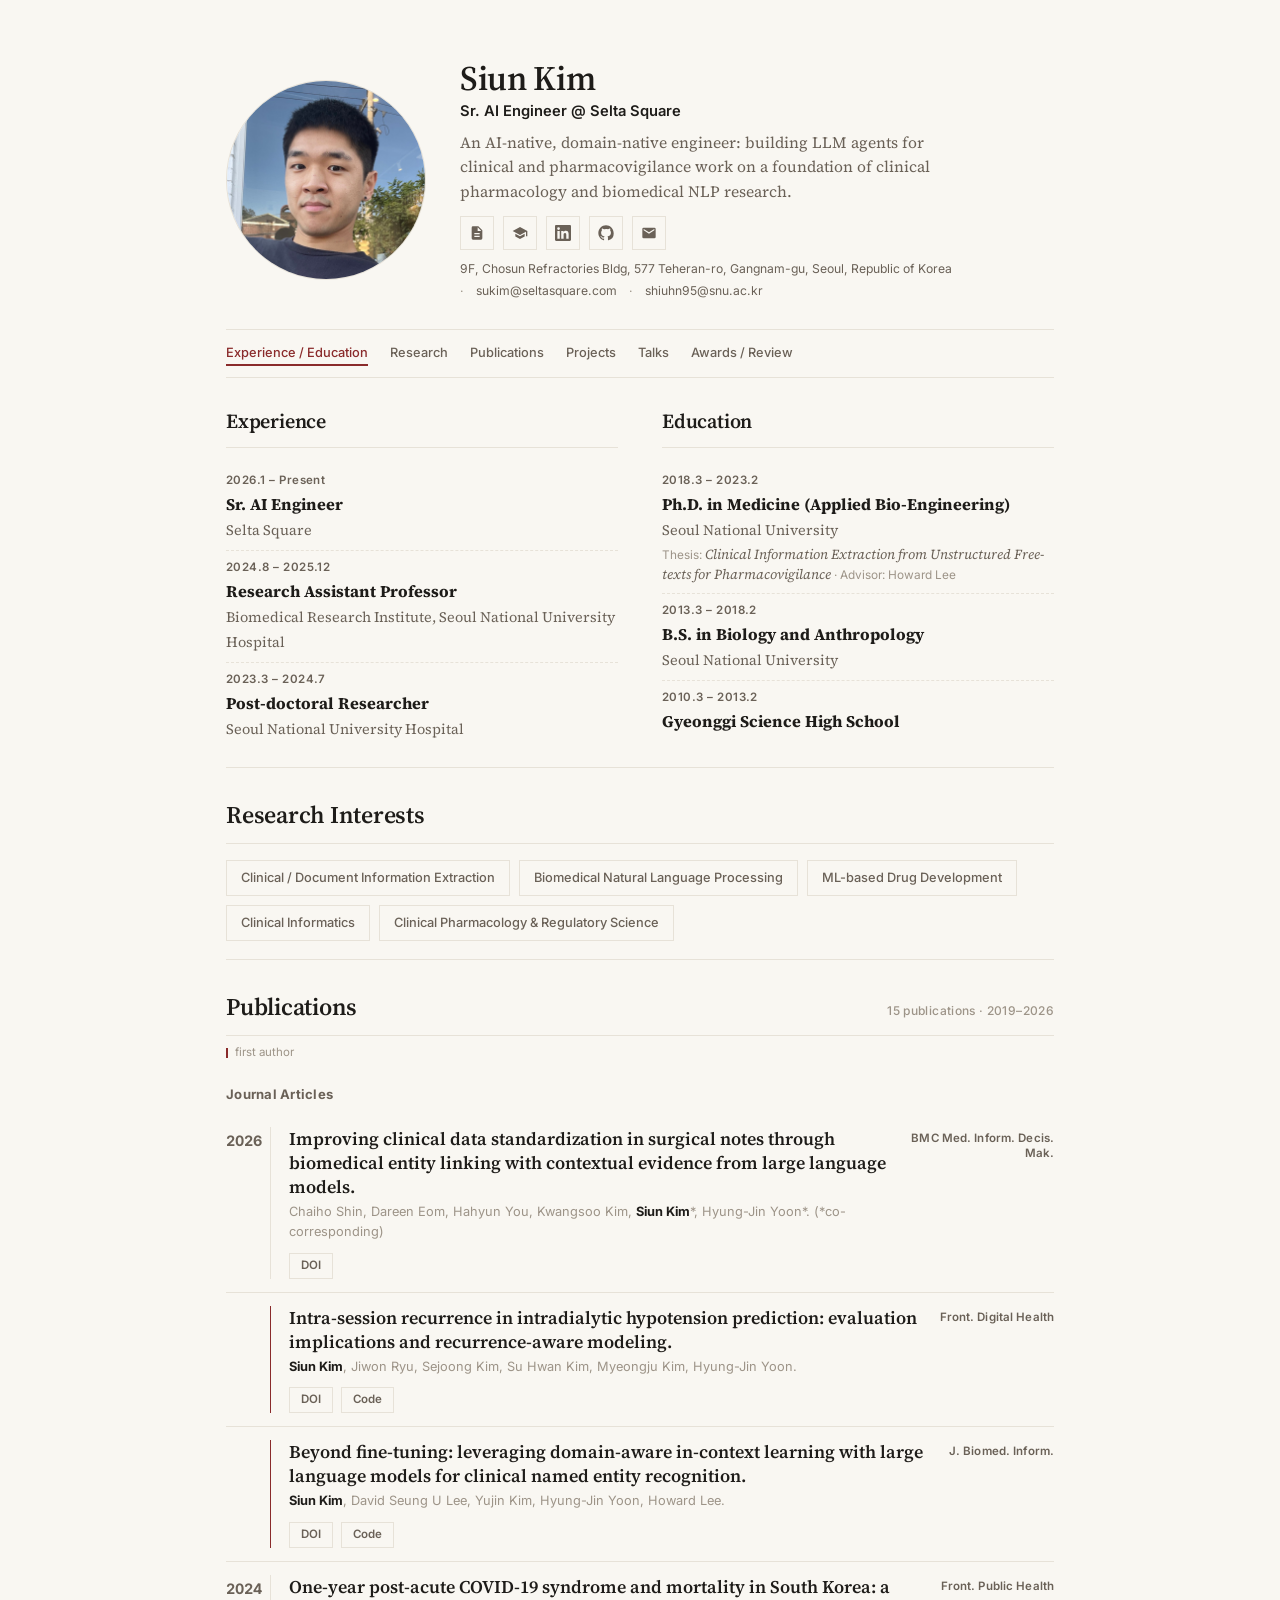
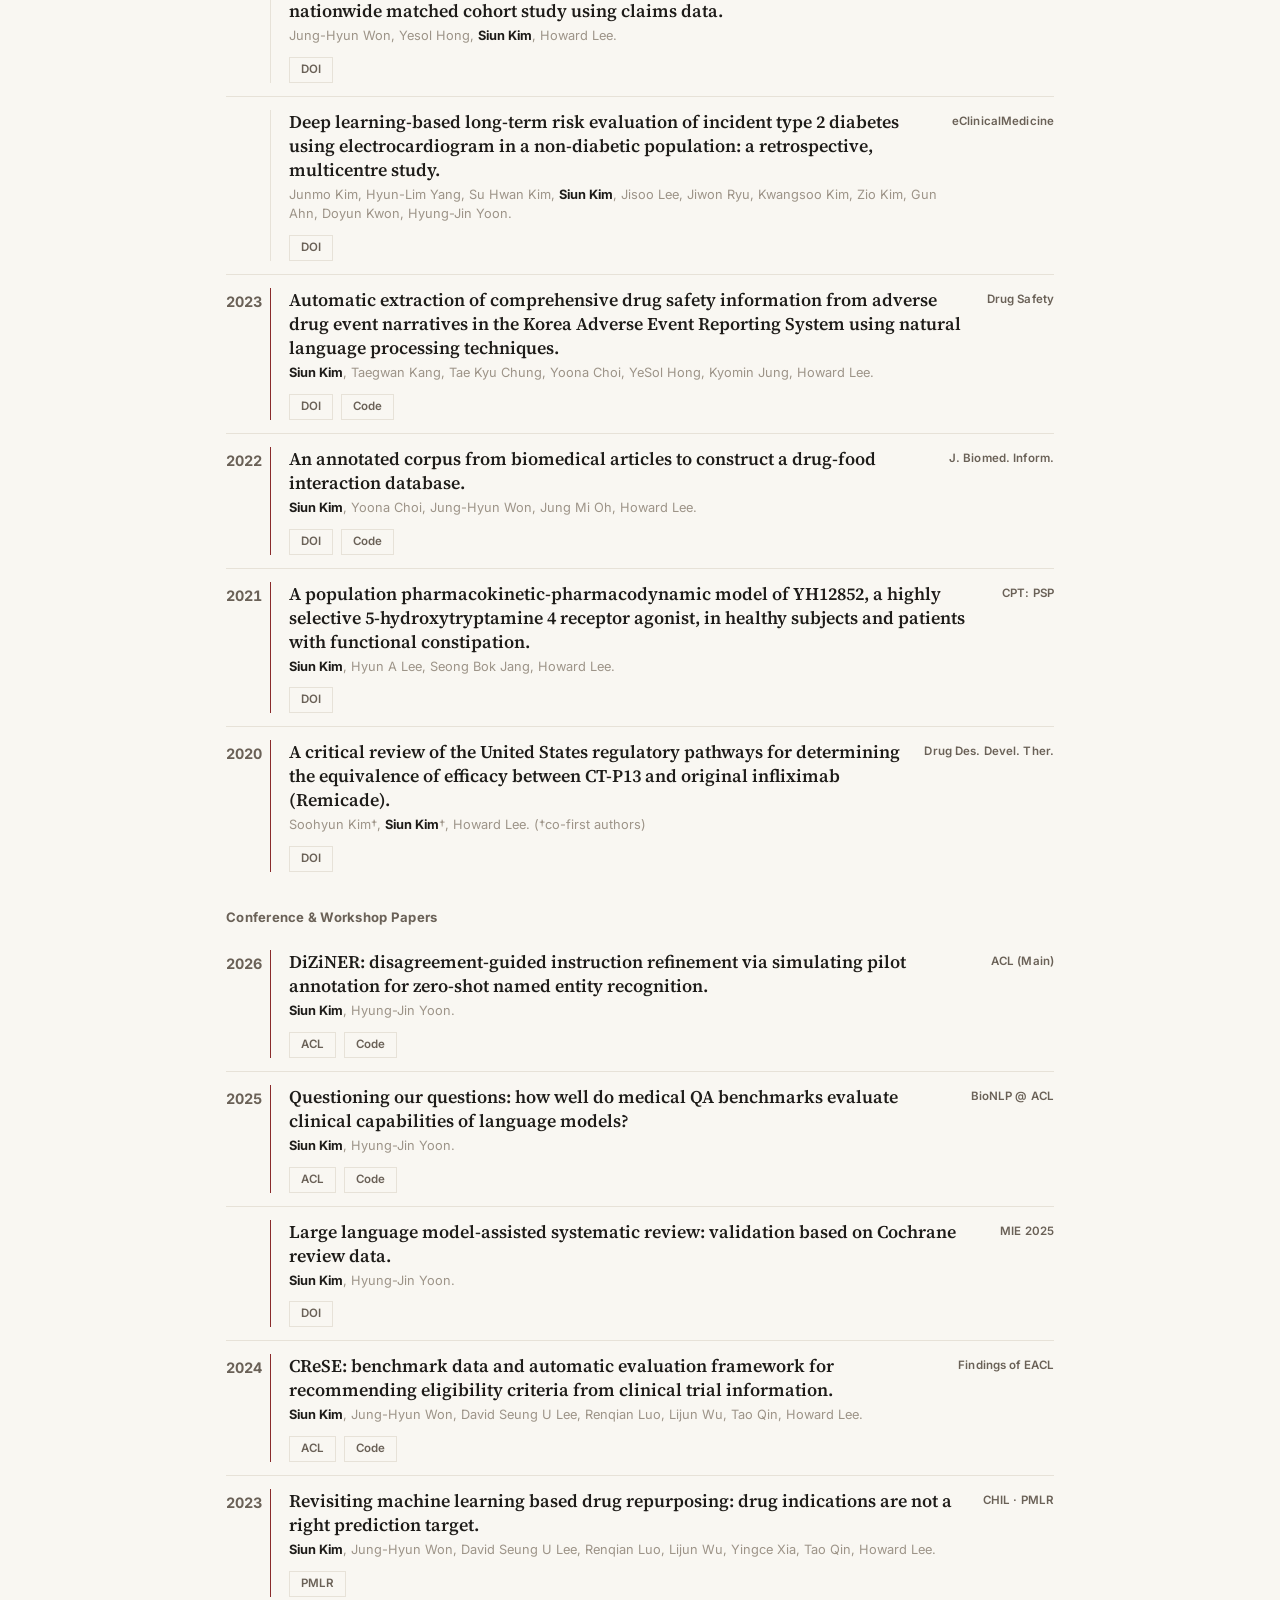
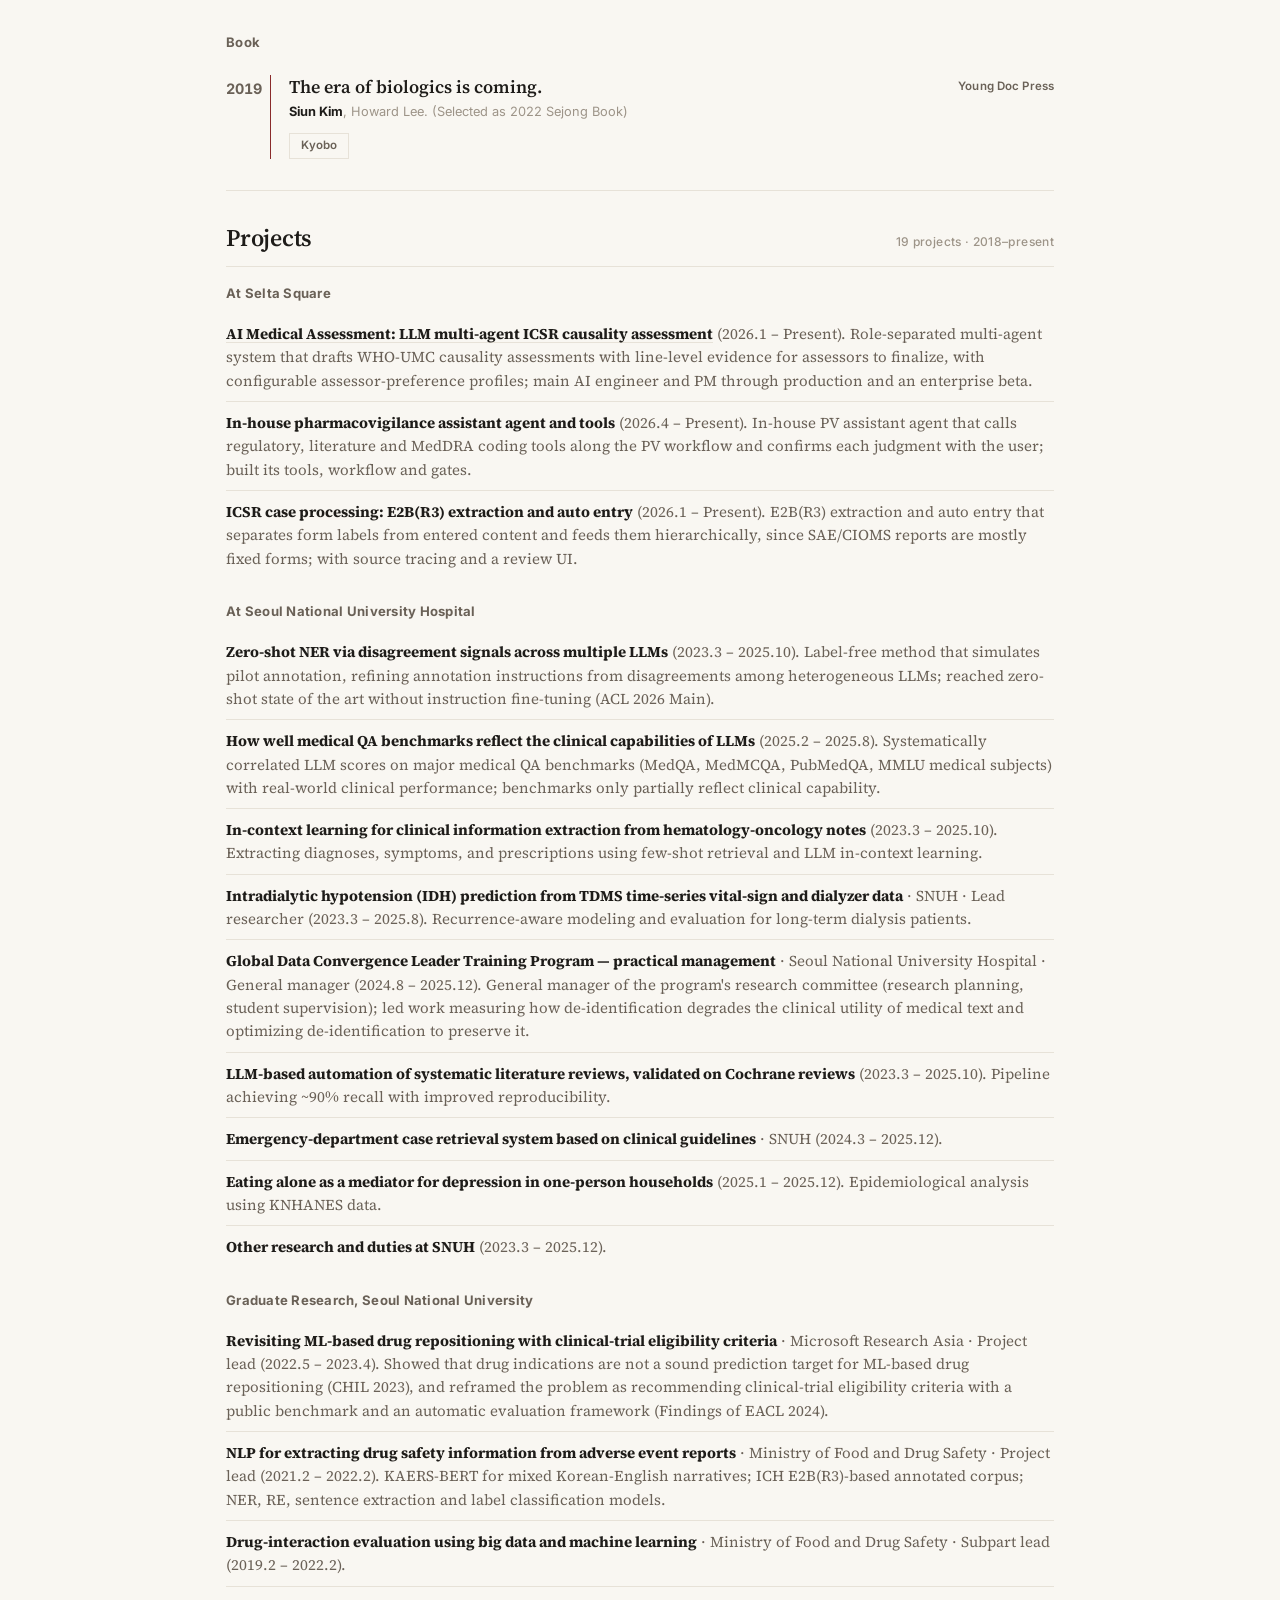
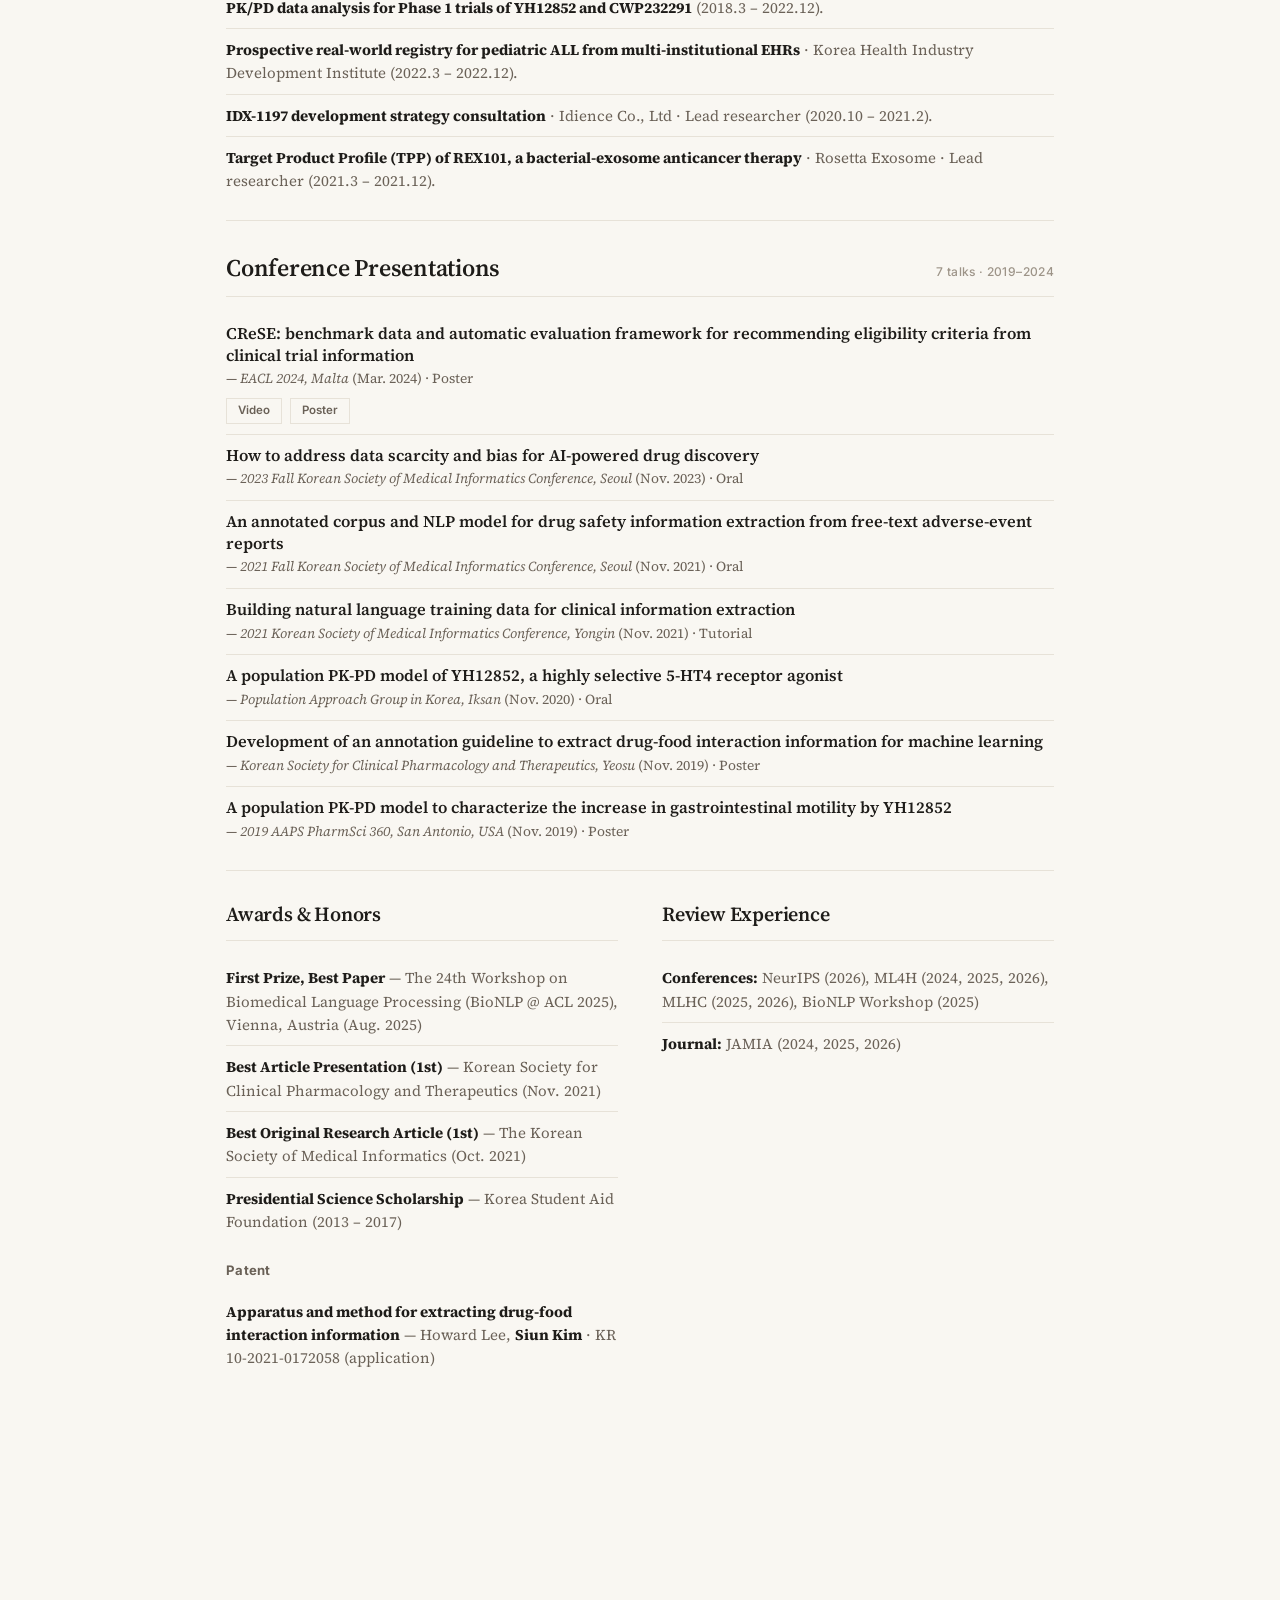
==== commit cd8ff3d0: "Regenerate site: order restored SNUH projects before 'Other research' Co-Authored-By: Claude Opus 5." ====
--- a/index.html
+++ b/index.html
@@ -253,15 +253,15 @@
 
         <li><strong>Intradialytic hypotension (IDH) prediction from TDMS time-series vital-sign and dialyzer data</strong> · SNUH · Lead researcher (2023.3 – 2025.8). Recurrence-aware modeling and evaluation for long-term dialysis patients.</li>
 
+        <li><strong>Global Data Convergence Leader Training Program — practical management</strong> · Seoul National University Hospital · General manager (2024.8 – 2025.12). General manager of the program&#39;s research committee (research planning, student supervision); led work measuring how de-identification degrades the clinical utility of medical text and optimizing de-identification to preserve it.</li>
+
+        <li><strong>LLM-based automation of systematic literature reviews, validated on Cochrane reviews</strong> (2023.3 – 2025.10). Pipeline achieving ~90% recall with improved reproducibility.</li>
+
+        <li><strong>Emergency-department case retrieval system based on clinical guidelines</strong> · SNUH (2024.3 – 2025.12).</li>
+
+        <li><strong>Eating alone as a mediator for depression in one-person households</strong> (2025.1 – 2025.12). Epidemiological analysis using KNHANES data.</li>
+
         <li><strong>Other research and duties at SNUH</strong> (2023.3 – 2025.12).</li>
-
-        <li><strong>Global Data Convergence Leader Training Program — practical management</strong> · Seoul National University Hospital · General manager (2024.8 – 2025.12). General manager of the program&#39;s research committee (research planning, student supervision); led work measuring how de-identification degrades the clinical utility of medical text and optimizing de-identification to preserve it.</li>
-
-        <li><strong>LLM-based automation of systematic literature reviews, validated on Cochrane reviews</strong> (2023.3 – 2025.10). Pipeline achieving ~90% recall with improved reproducibility.</li>
-
-        <li><strong>Emergency-department case retrieval system based on clinical guidelines</strong> · SNUH (2024.3 – 2025.12).</li>
-
-        <li><strong>Eating alone as a mediator for depression in one-person households</strong> (2025.1 – 2025.12). Epidemiological analysis using KNHANES data.</li>
 
       </ul>
       <h3 class="pub-group">Graduate Research, Seoul National University</h3>
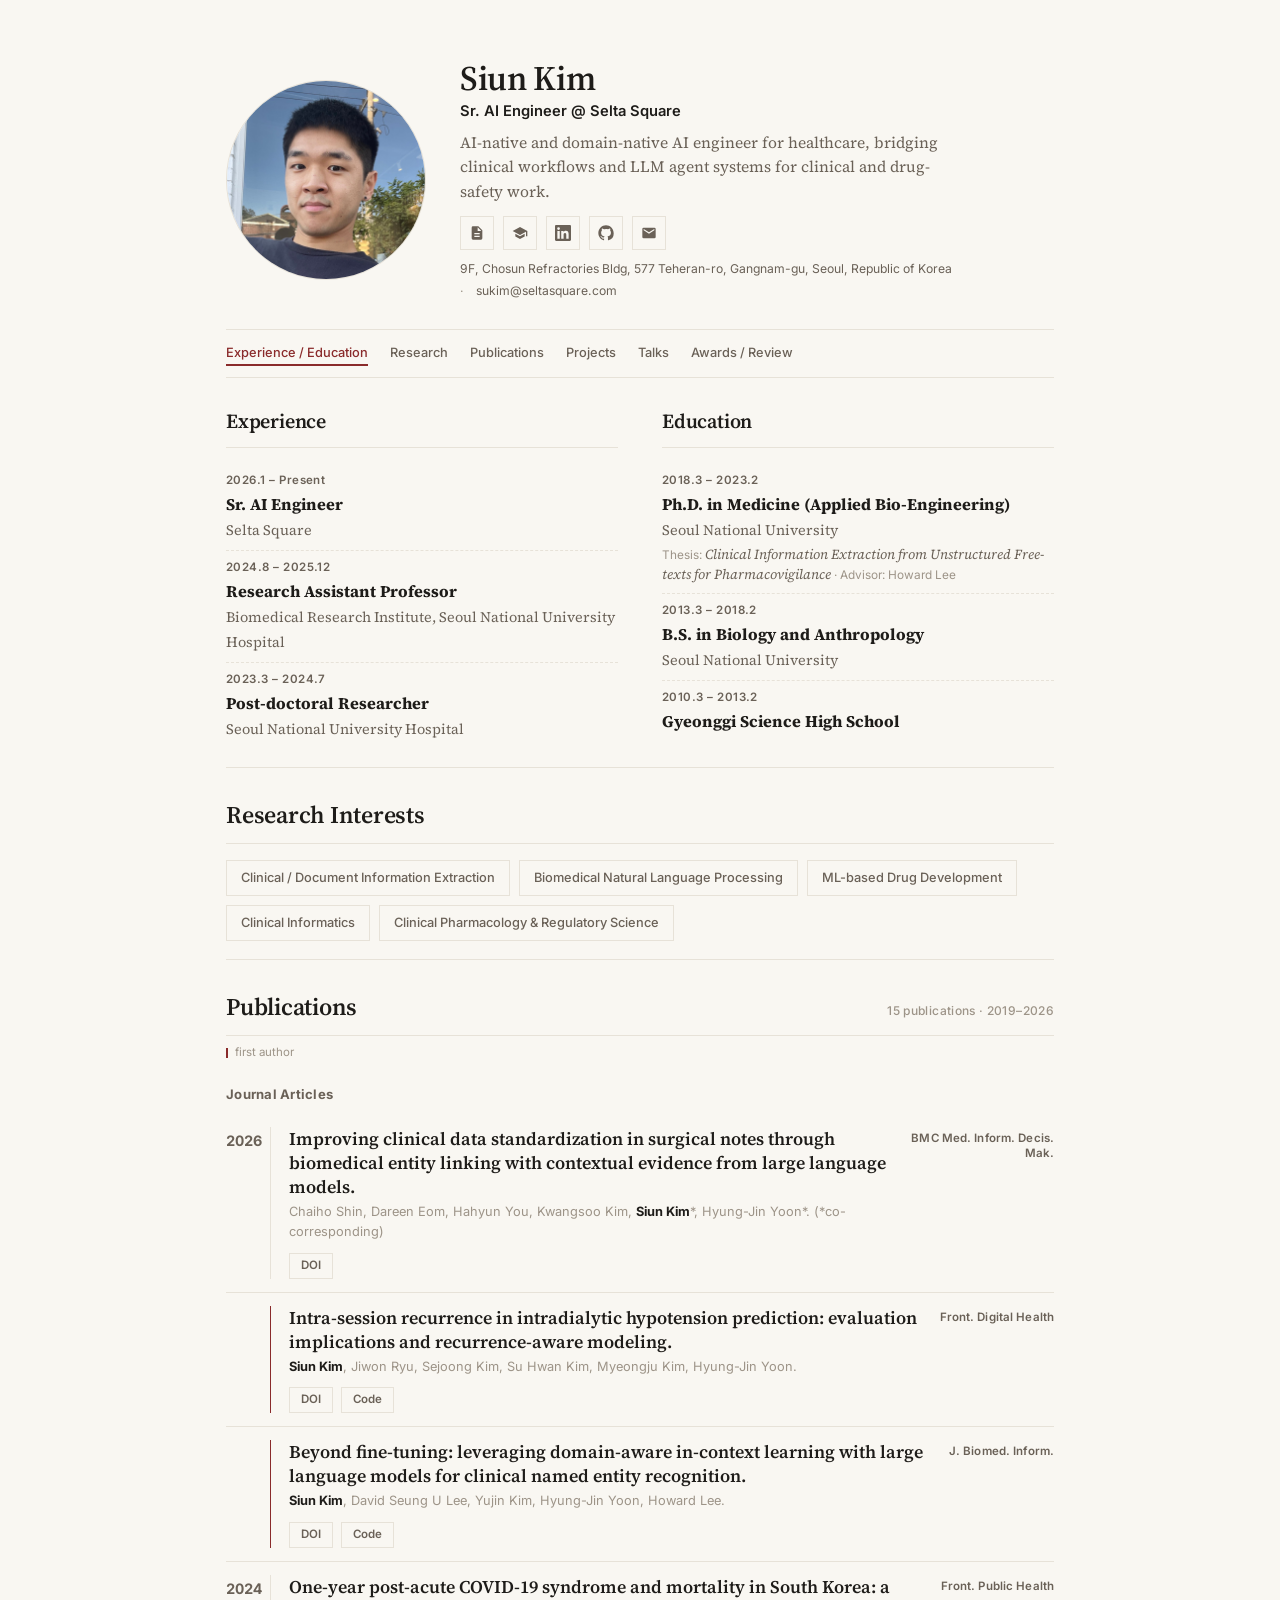
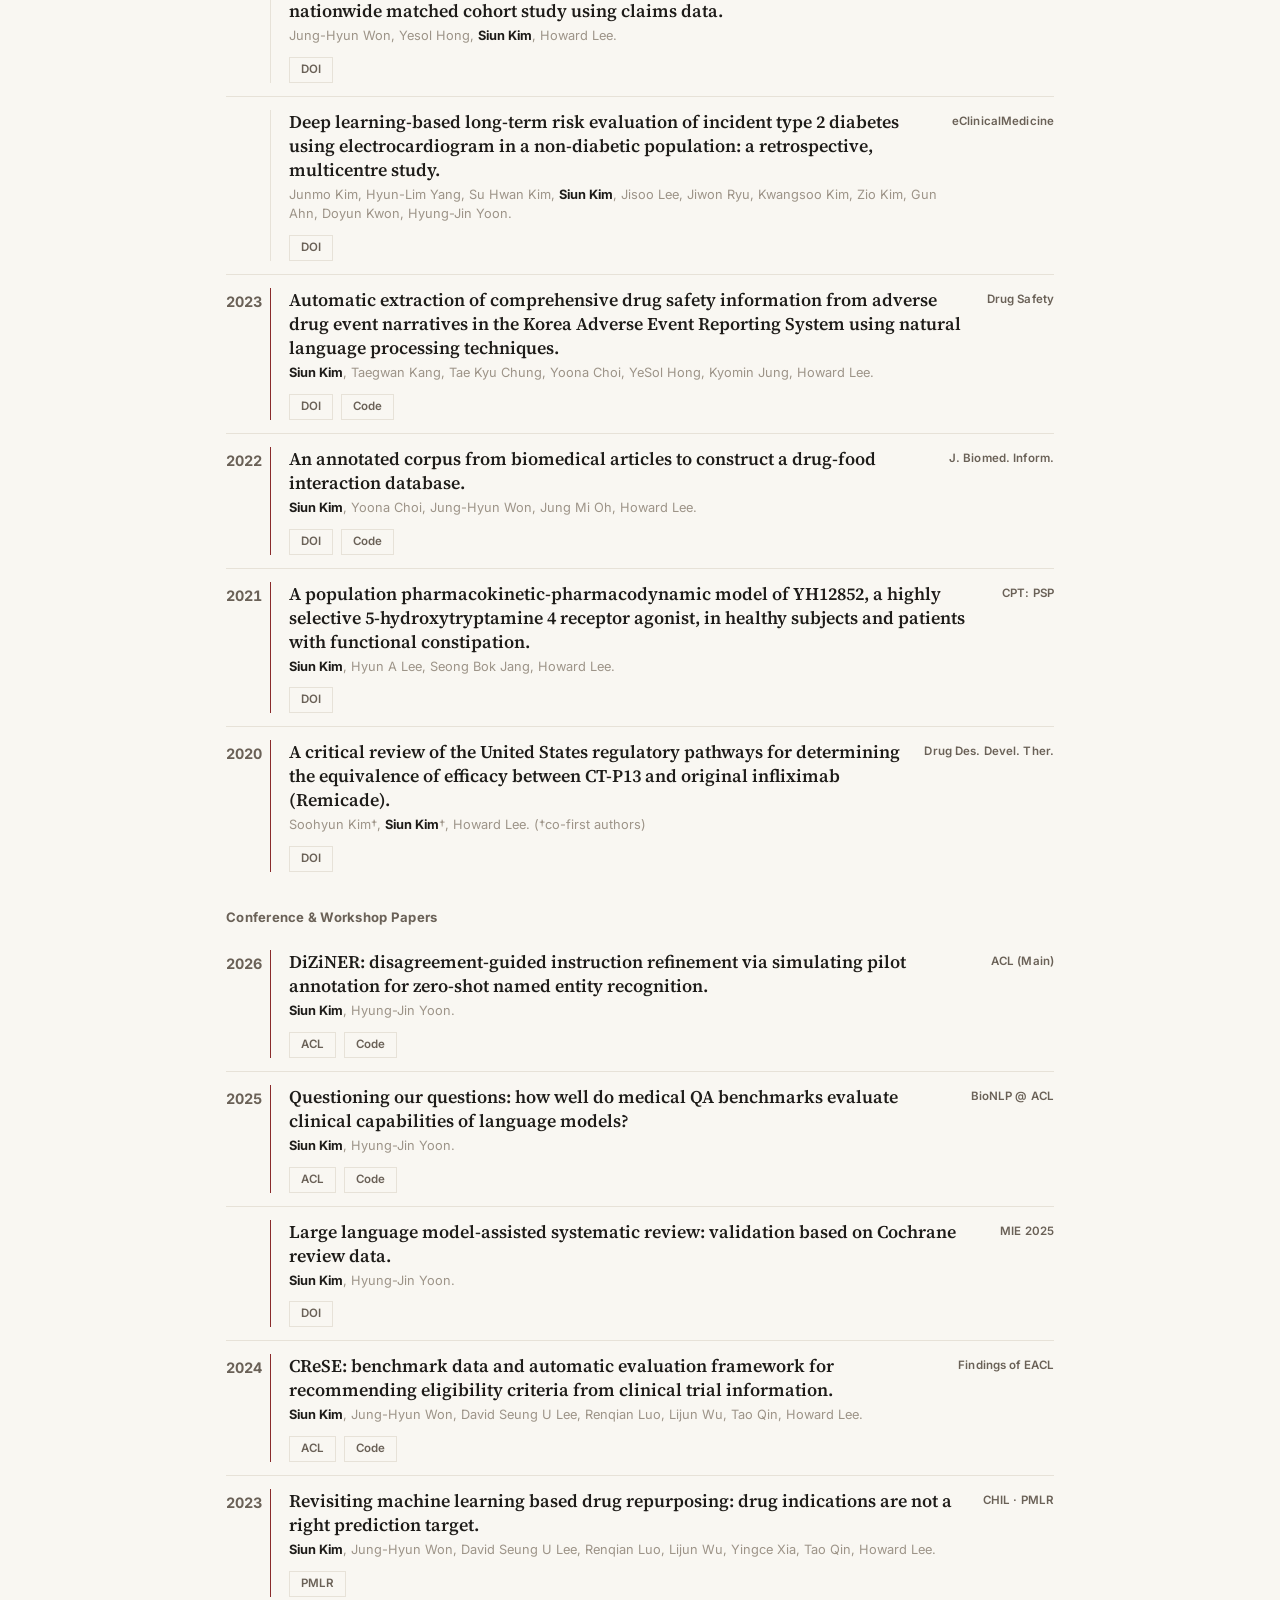
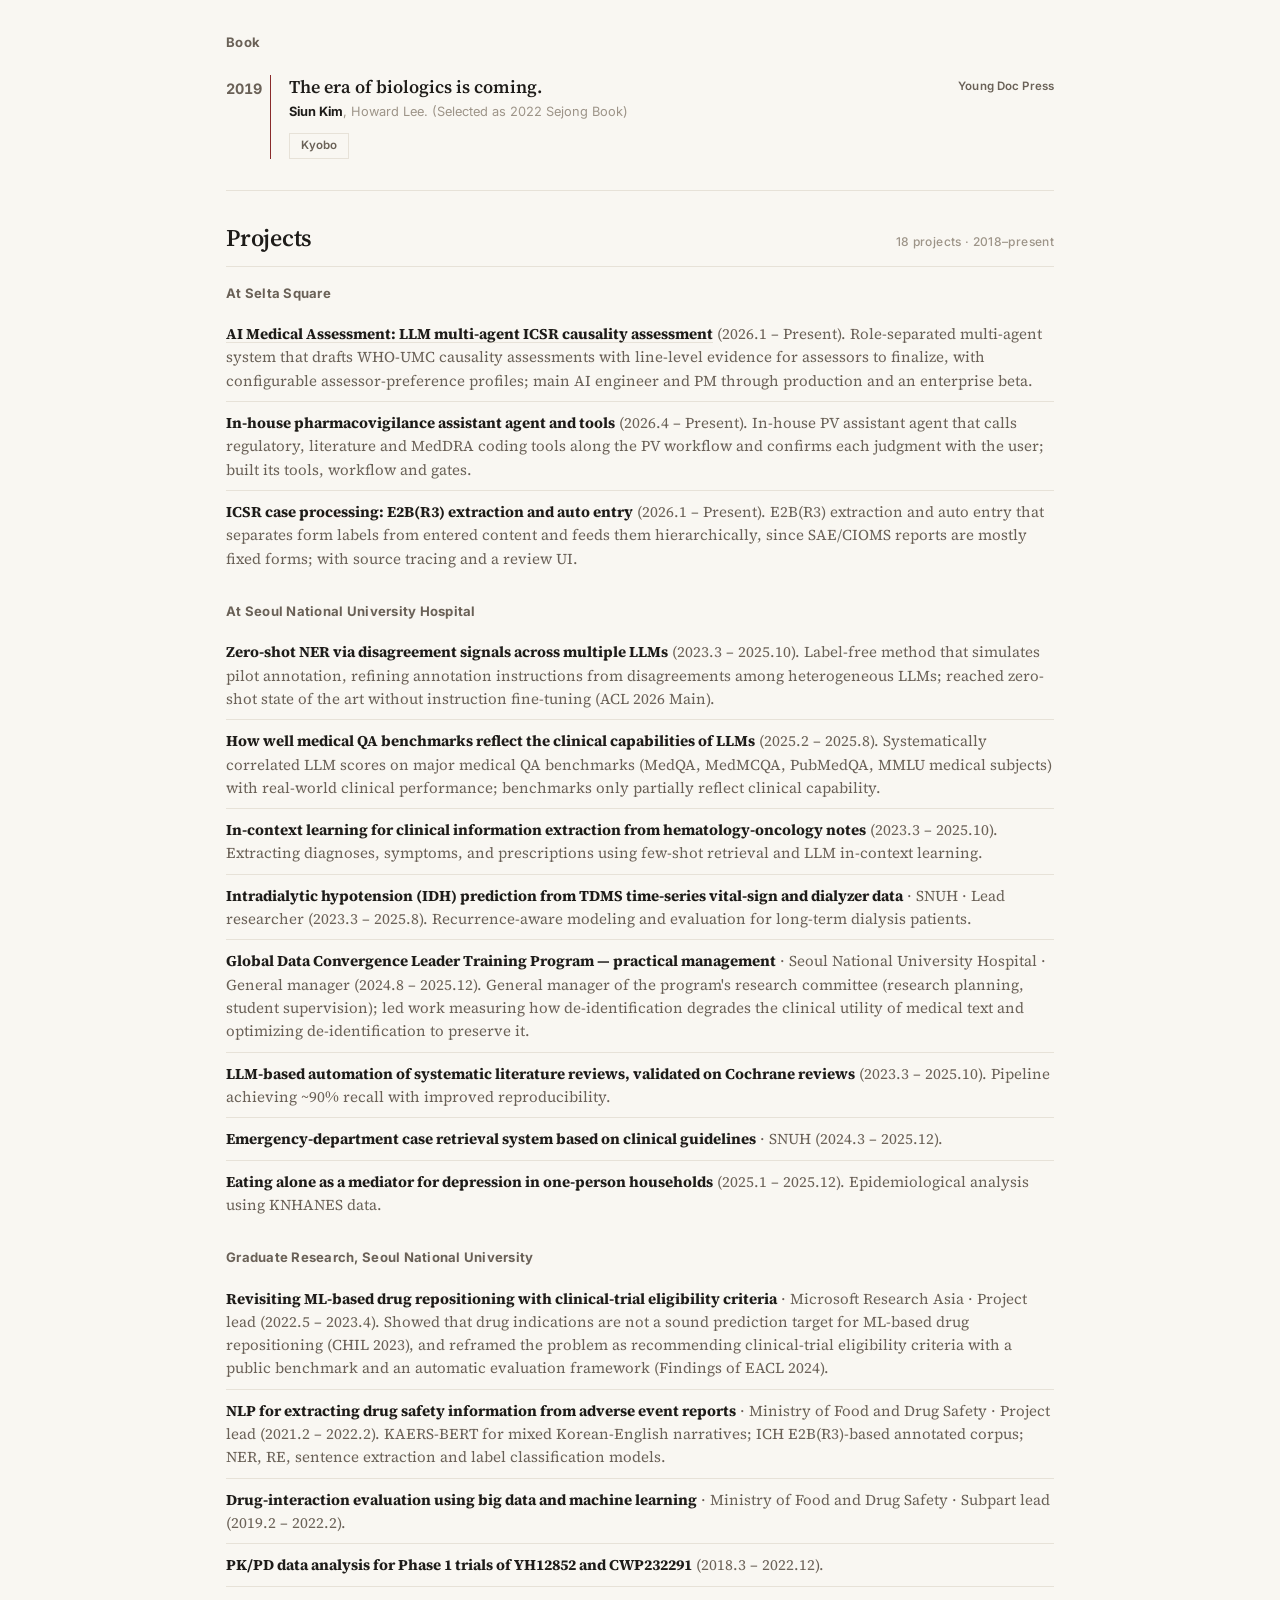
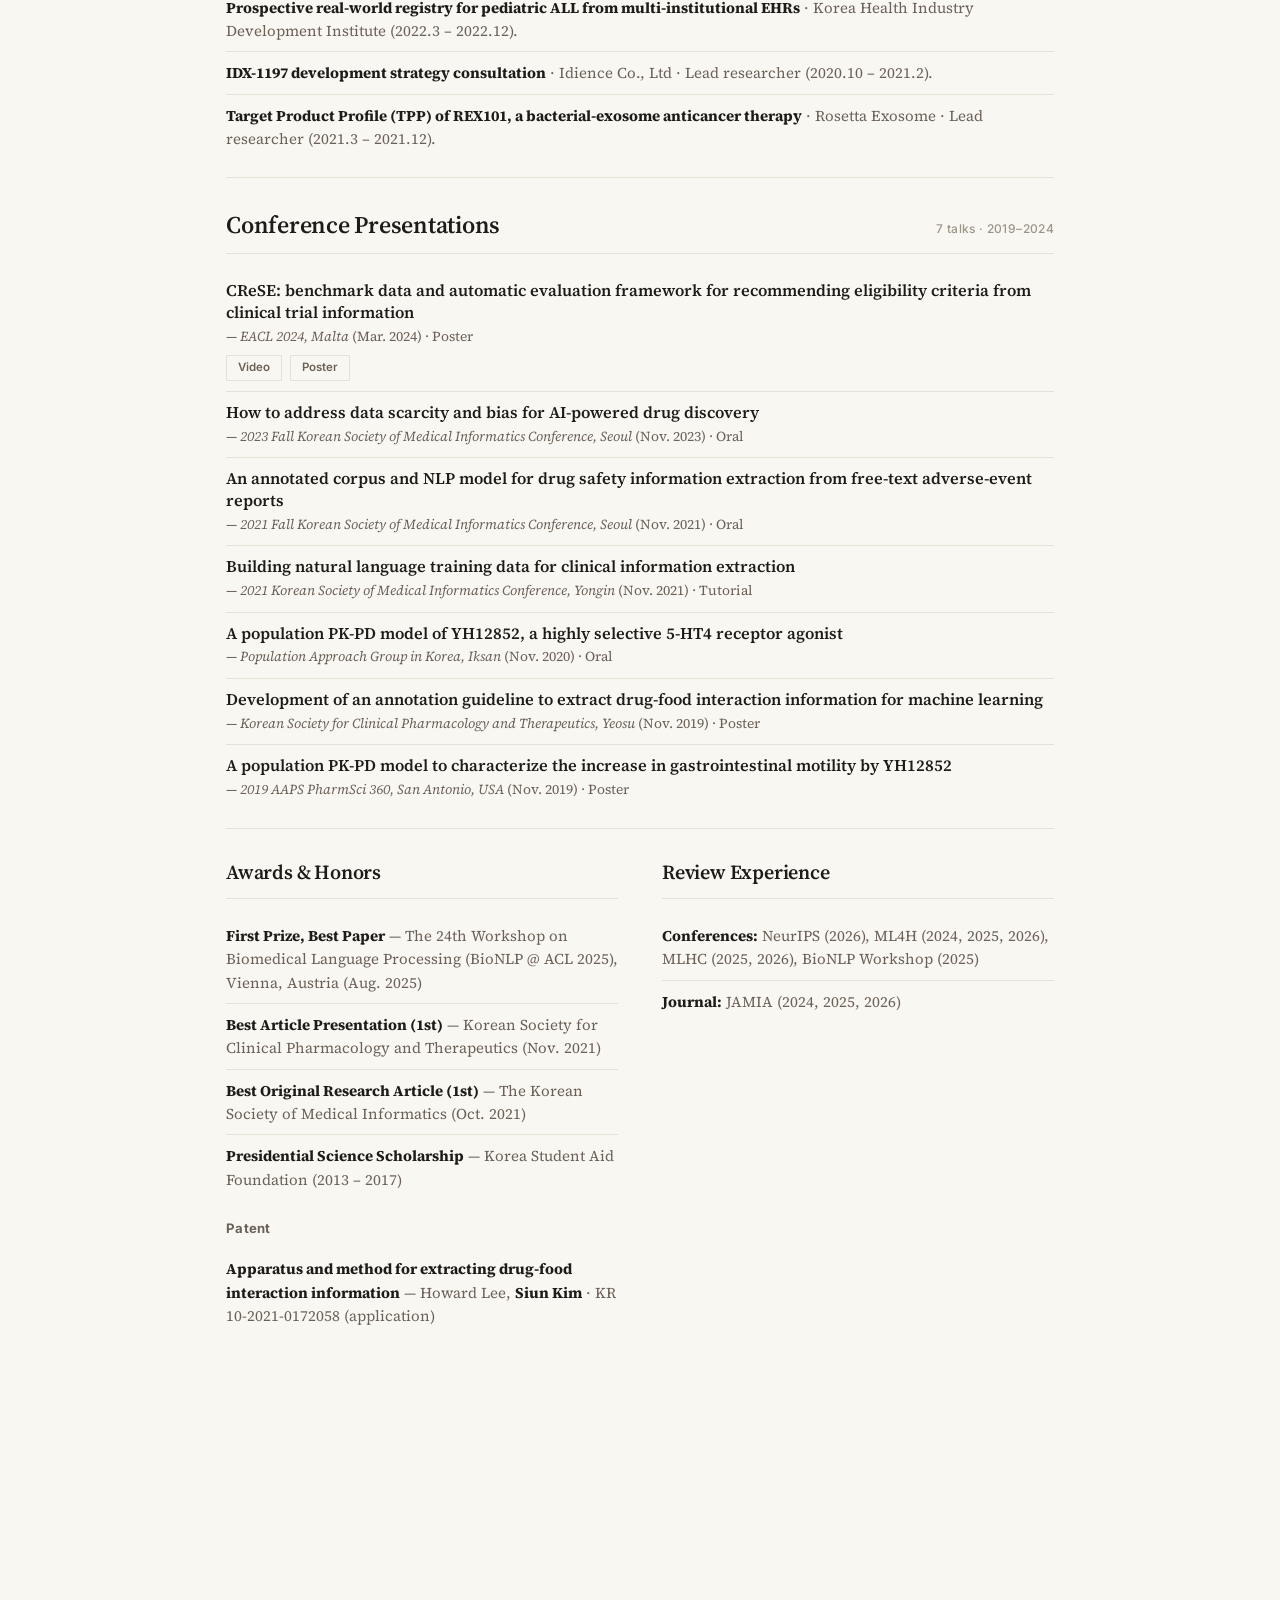
==== commit 619c8f6d: "Regenerate site: work email only, tagline option 2 (clinical workflows), drop 'Other research and du" ====
--- a/index.html
+++ b/index.html
@@ -68,7 +68,7 @@
       <h1>Siun Kim</h1>
       <p class="tagline">Sr. AI Engineer @ Selta Square</p>
       <p class="summary">
-        An AI-native, domain-native engineer: building LLM agents for clinical and pharmacovigilance work on a foundation of clinical pharmacology and biomedical NLP research.
+        AI-native and domain-native AI engineer for healthcare, bridging clinical workflows and LLM agent systems for clinical and drug-safety work.
       </p>
       <div class="social" aria-label="Links">
         <a href="assets/cv.pdf" target="_blank" rel="noopener" title="CV (PDF)" aria-label="CV">
@@ -83,14 +83,13 @@
         <a href="https://github.com/SiunKim" target="_blank" rel="noopener" title="GitHub" aria-label="GitHub">
           <svg viewBox="0 0 24 24" aria-hidden="true"><path d="M12 .5C5.73.5.5 5.73.5 12c0 5.08 3.29 9.39 7.86 10.91.58.11.79-.25.79-.56 0-.28-.01-1.02-.02-2-3.2.7-3.88-1.54-3.88-1.54-.53-1.34-1.29-1.7-1.29-1.7-1.05-.72.08-.71.08-.71 1.16.08 1.77 1.19 1.77 1.19 1.03 1.77 2.71 1.26 3.37.96.1-.75.4-1.26.73-1.55-2.55-.29-5.24-1.28-5.24-5.69 0-1.26.45-2.29 1.19-3.1-.12-.29-.52-1.46.11-3.05 0 0 .97-.31 3.18 1.18a11.1 11.1 0 0 1 2.9-.39c.98 0 1.97.13 2.9.39 2.2-1.49 3.17-1.18 3.17-1.18.63 1.59.23 2.76.11 3.05.74.81 1.19 1.84 1.19 3.1 0 4.42-2.69 5.39-5.25 5.68.41.36.78 1.07.78 2.16 0 1.56-.01 2.82-.01 3.2 0 .31.21.68.8.56A10.52 10.52 0 0 0 23.5 12C23.5 5.73 18.27.5 12 .5z"/></svg>
         </a>
-        <a href="mailto:shiuhn95@snu.ac.kr" title="Email" aria-label="Email">
+        <a href="mailto:sukim@seltasquare.com" title="Email" aria-label="Email">
           <svg viewBox="0 0 24 24" aria-hidden="true"><path d="M20 4H4a2 2 0 0 0-2 2v12a2 2 0 0 0 2 2h16a2 2 0 0 0 2-2V6a2 2 0 0 0-2-2zm0 4-8 5-8-5V6l8 5 8-5v2z"/></svg>
         </a>
       </div>
       <ul class="contact">
         <li>9F, Chosun Refractories Bldg, 577 Teheran-ro, Gangnam-gu, Seoul, Republic of Korea</li>
         <li><a href="mailto:sukim@seltasquare.com">sukim@seltasquare.com</a></li>
-        <li><a href="mailto:shiuhn95@snu.ac.kr">shiuhn95@snu.ac.kr</a></li>
       </ul>
     </div>
   </header>
@@ -233,7 +232,7 @@
     </section>
 
     <section id="projects">
-      <h2>Projects <span class="h2-meta">19 projects · 2018–present</span></h2>
+      <h2>Projects <span class="h2-meta">18 projects · 2018–present</span></h2>
       <h3 class="pub-group">At Selta Square</h3>
       <ul class="projects">
         <li><strong><a class="plink" href="https://assessment.selta.cloud/" target="_blank" rel="noopener">AI Medical Assessment: LLM multi-agent ICSR causality assessment</a></strong> (2026.1 – Present). Role-separated multi-agent system that drafts WHO-UMC causality assessments with line-level evidence for assessors to finalize, with configurable assessor-preference profiles; main AI engineer and PM through production and an enterprise beta.</li>
@@ -260,8 +259,6 @@
         <li><strong>Emergency-department case retrieval system based on clinical guidelines</strong> · SNUH (2024.3 – 2025.12).</li>
 
         <li><strong>Eating alone as a mediator for depression in one-person households</strong> (2025.1 – 2025.12). Epidemiological analysis using KNHANES data.</li>
-
-        <li><strong>Other research and duties at SNUH</strong> (2023.3 – 2025.12).</li>
 
       </ul>
       <h3 class="pub-group">Graduate Research, Seoul National University</h3>
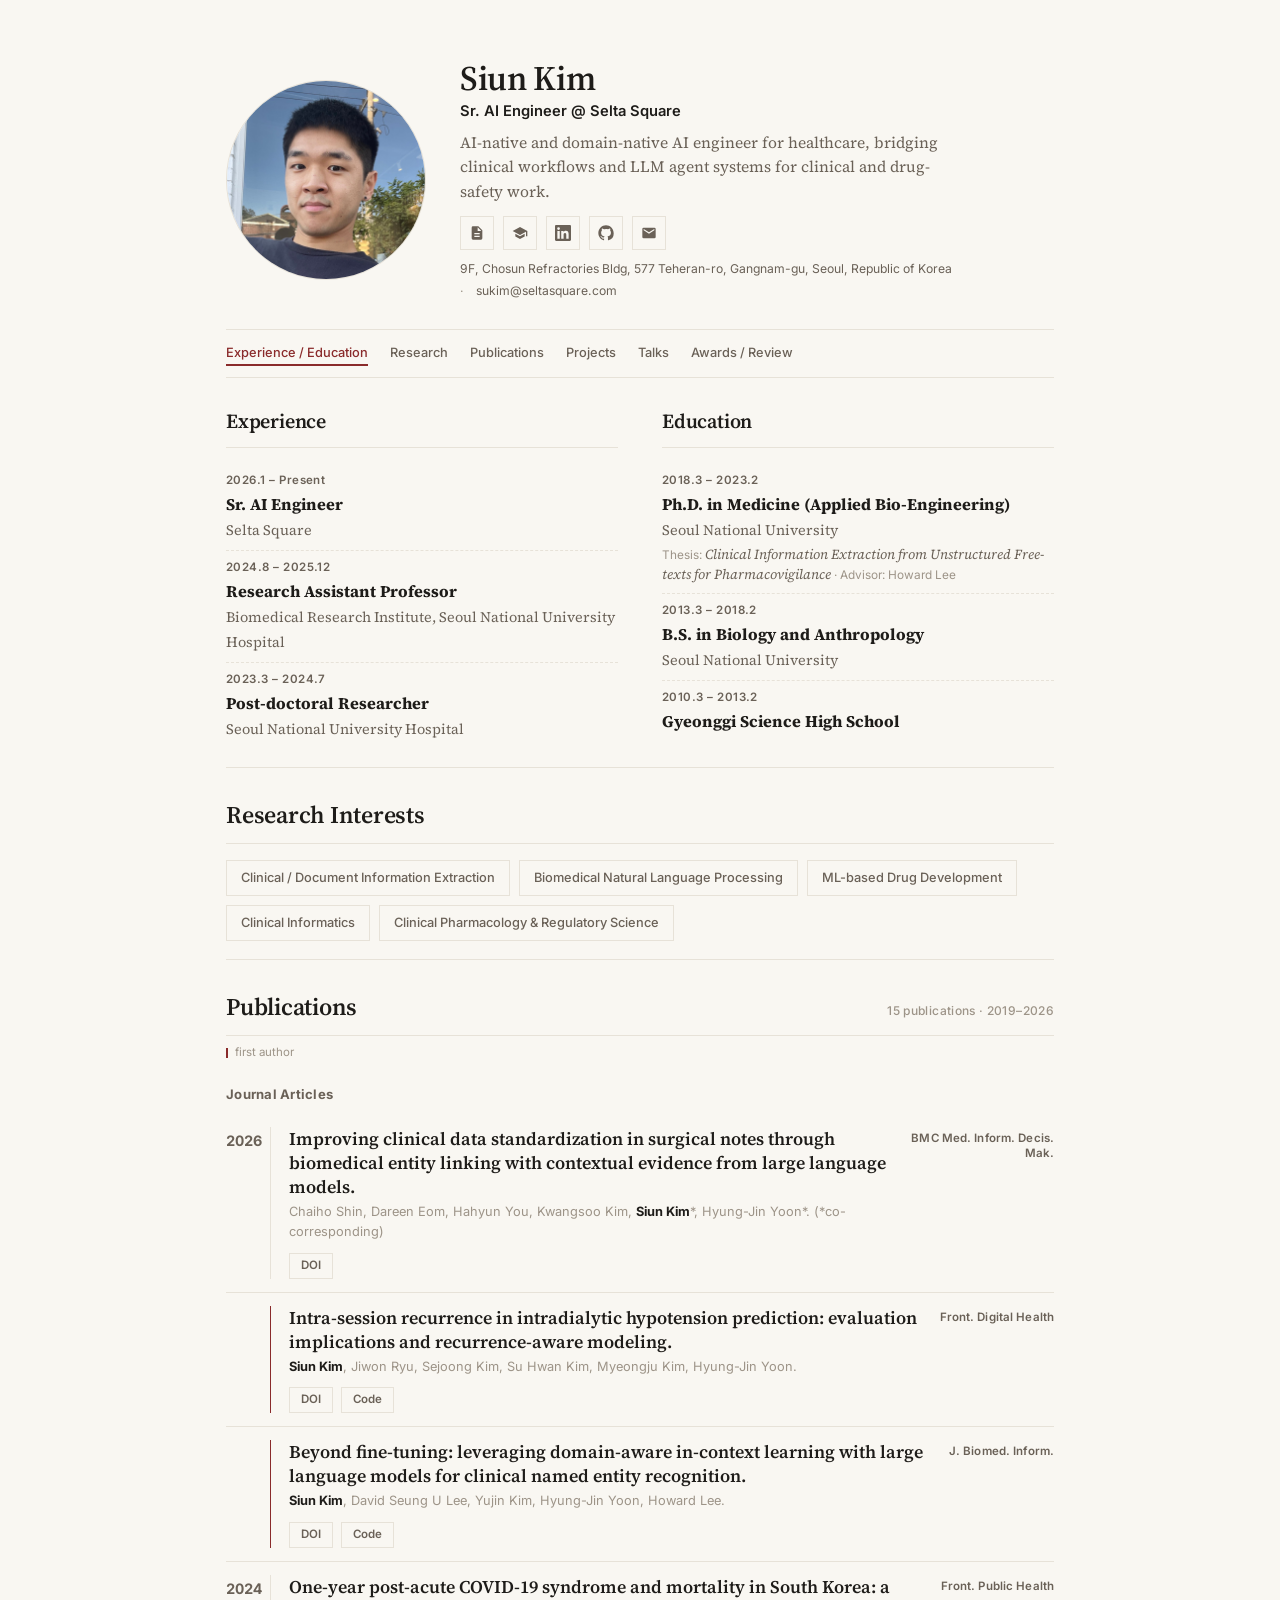
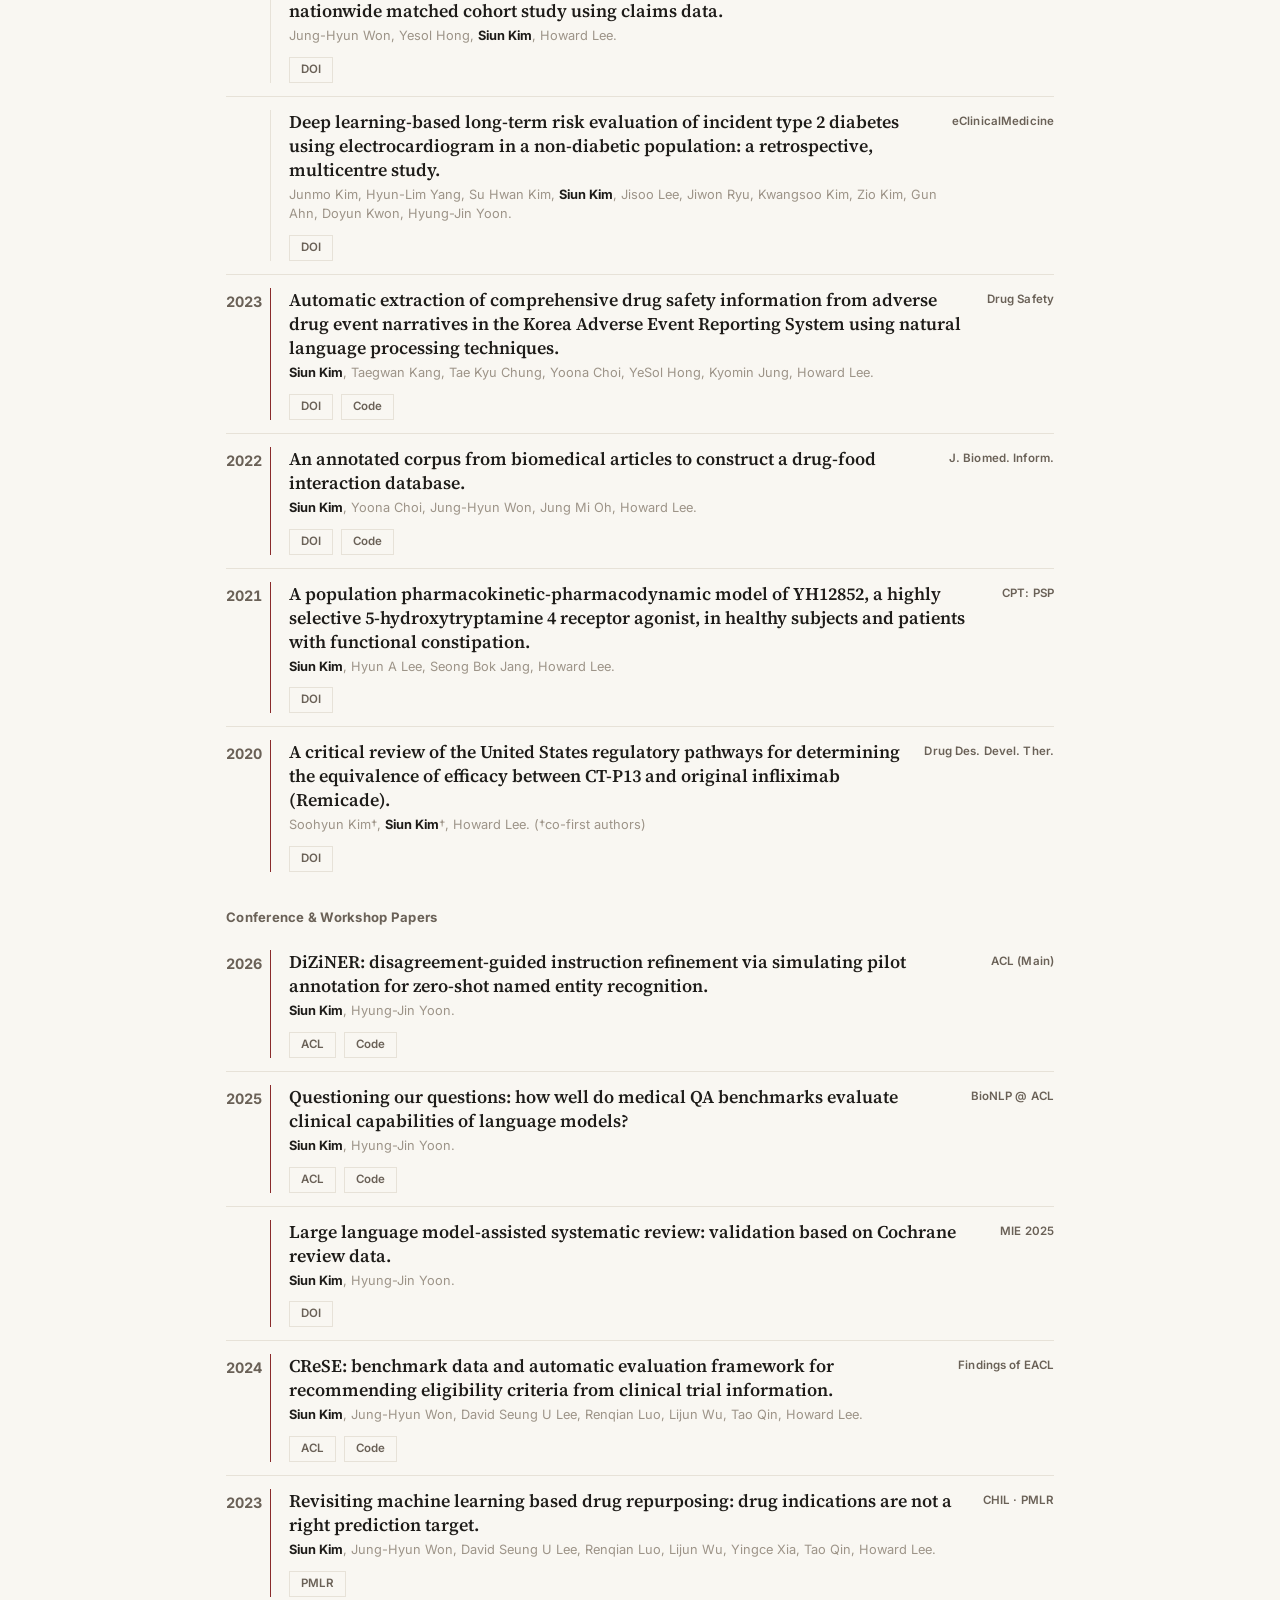
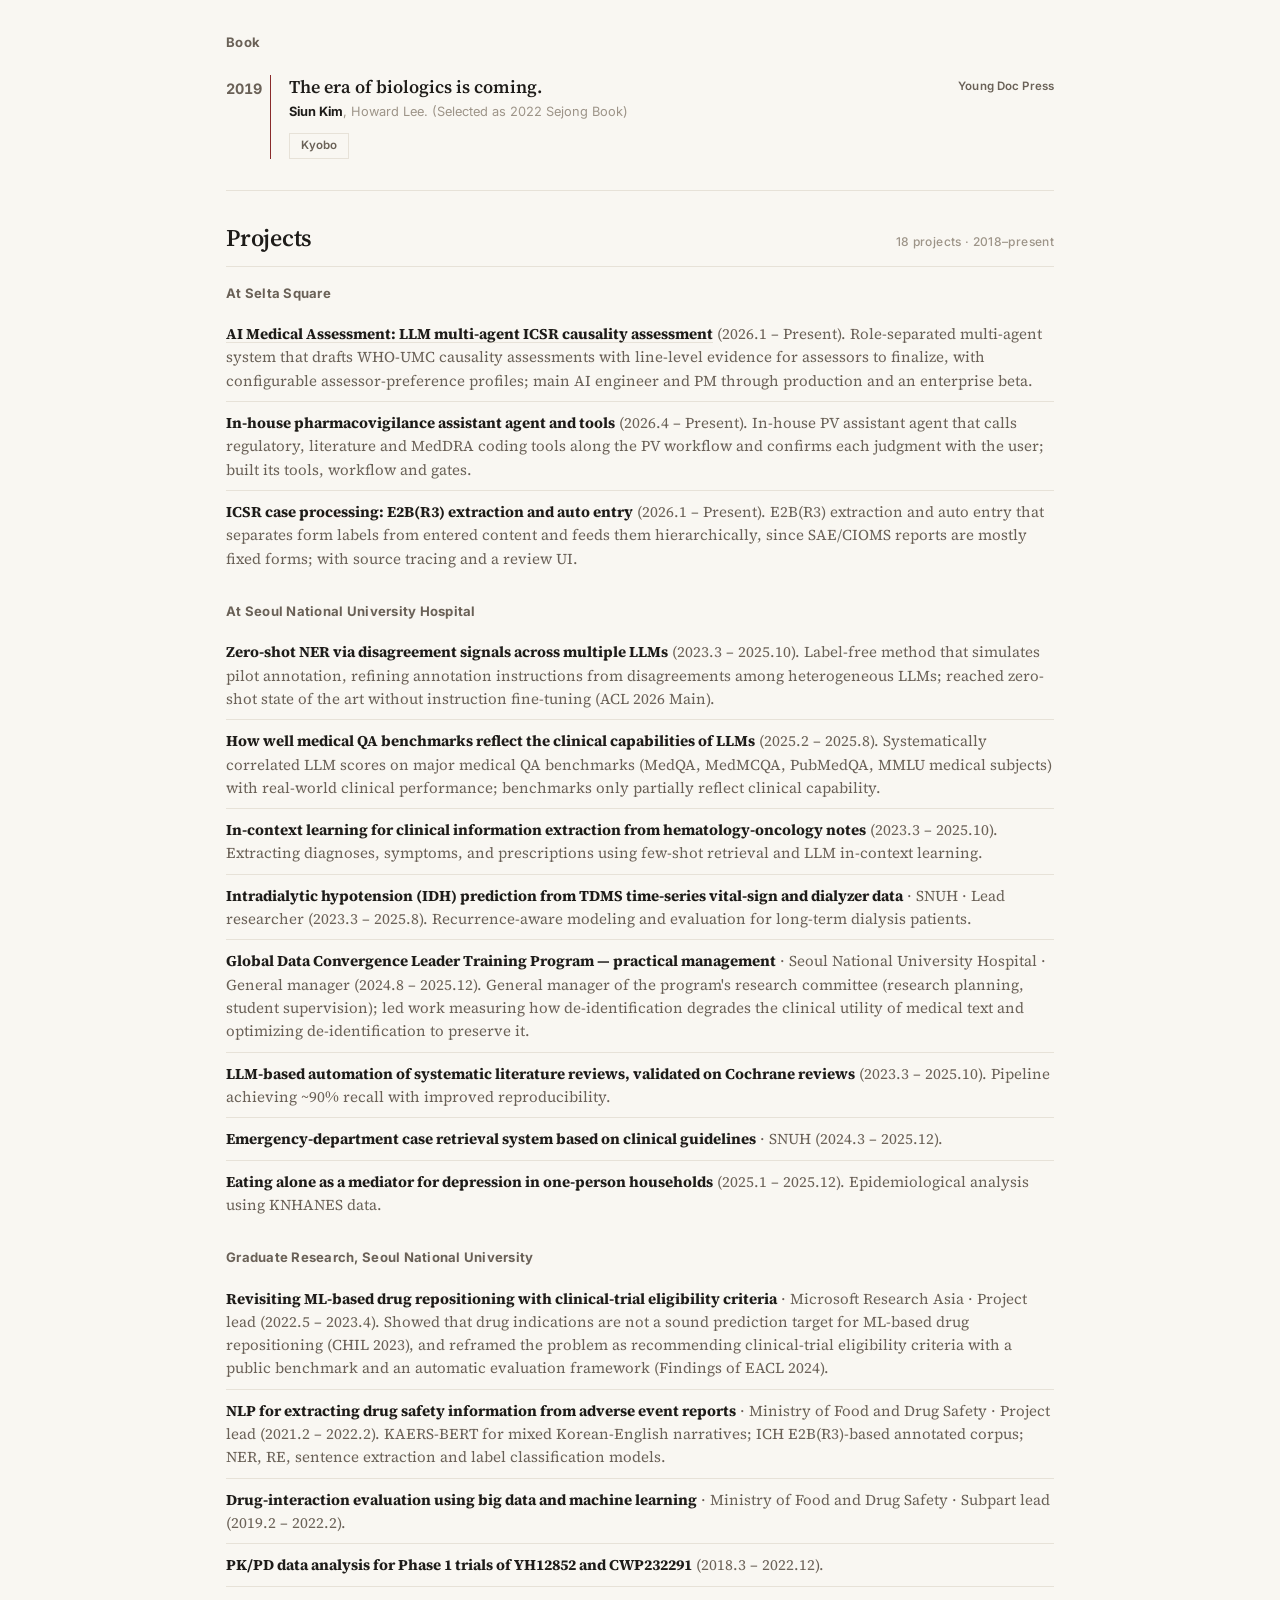
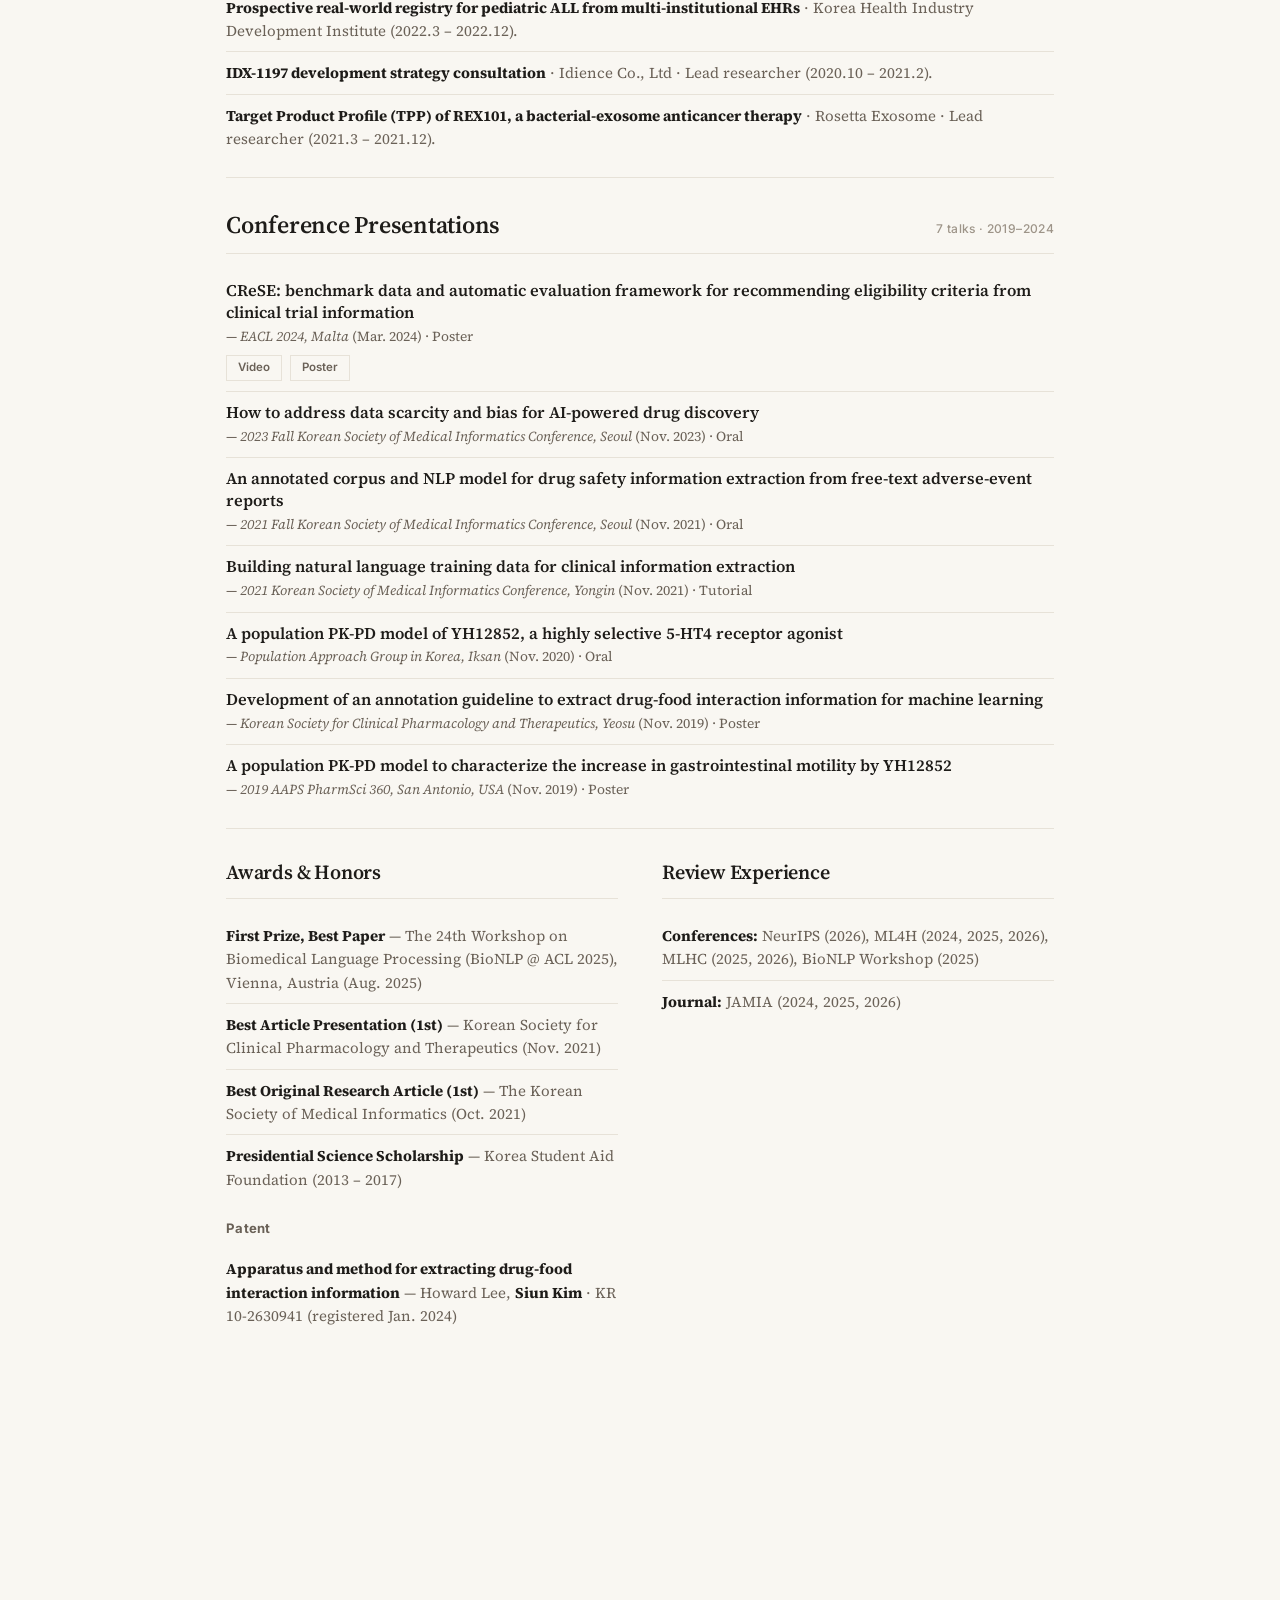
==== commit 9ede54f4: "Regenerate site: patent registered (KR 10-2630941, Jan. 2024) Co-Authored-By: Claude Opus 5.5 <norep" ====
--- a/index.html
+++ b/index.html
@@ -329,7 +329,7 @@
         </ul>
         <h3 class="pub-group">Patent</h3>
         <ul class="awards">
-          <li><strong>Apparatus and method for extracting drug-food interaction information</strong> — Howard Lee, <span class="me">Siun Kim</span> · KR 10-2021-0172058 (application)</li>
+          <li><strong>Apparatus and method for extracting drug-food interaction information</strong> — Howard Lee, <span class="me">Siun Kim</span> · KR 10-2630941 (registered Jan. 2024)</li>
         </ul>
       </section>
       <section id="service">
